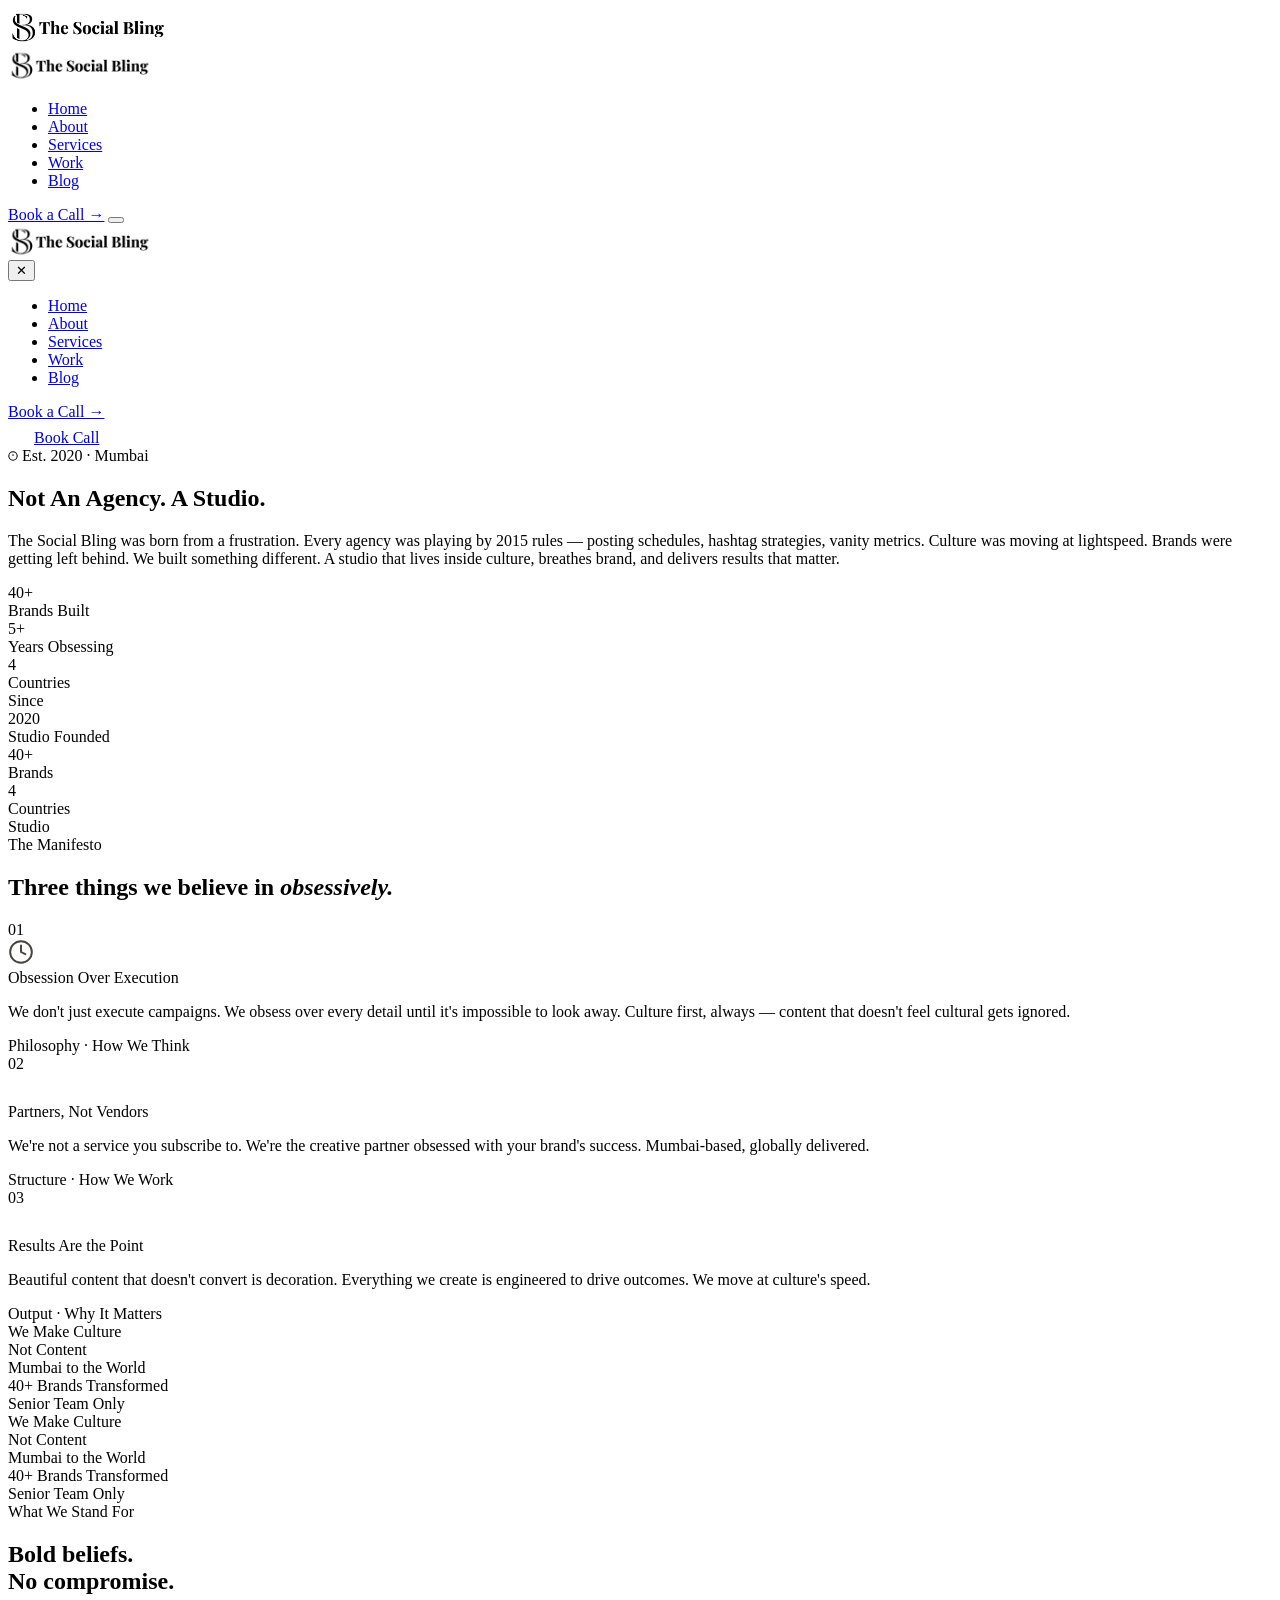
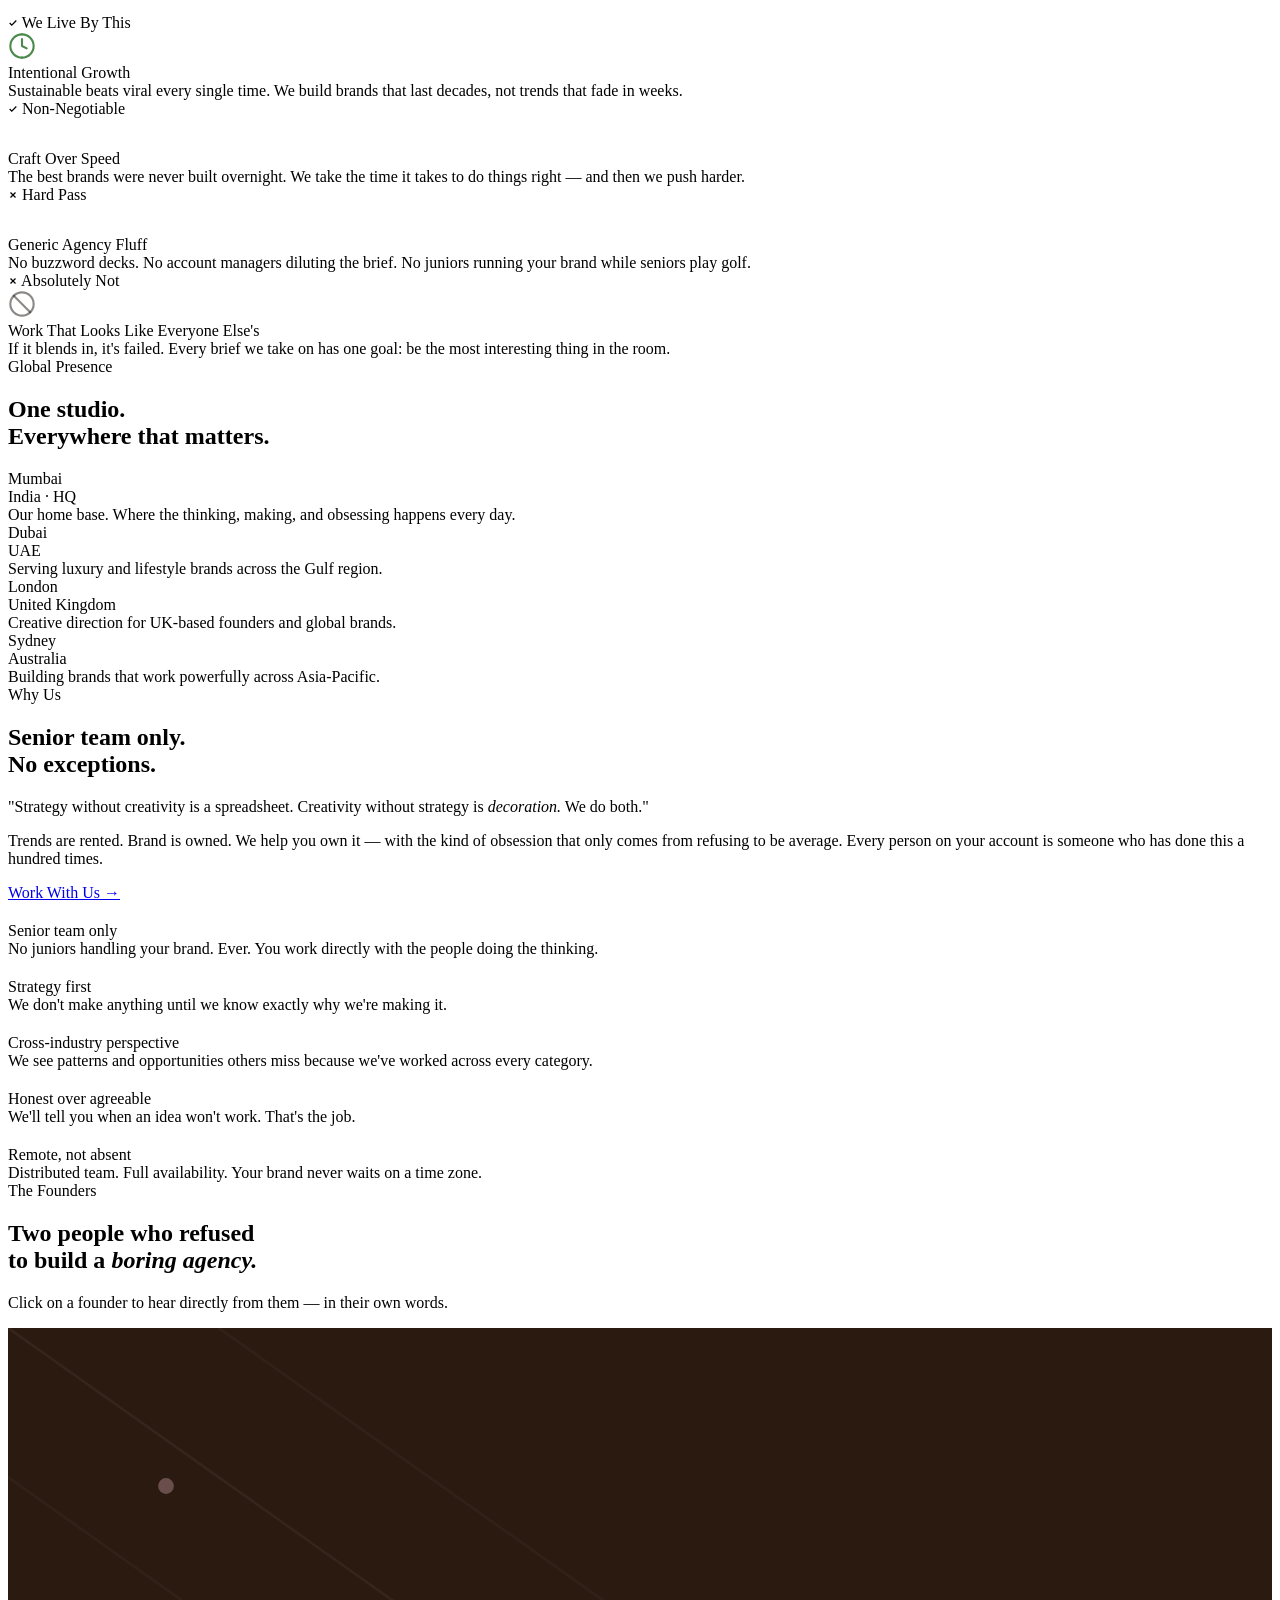
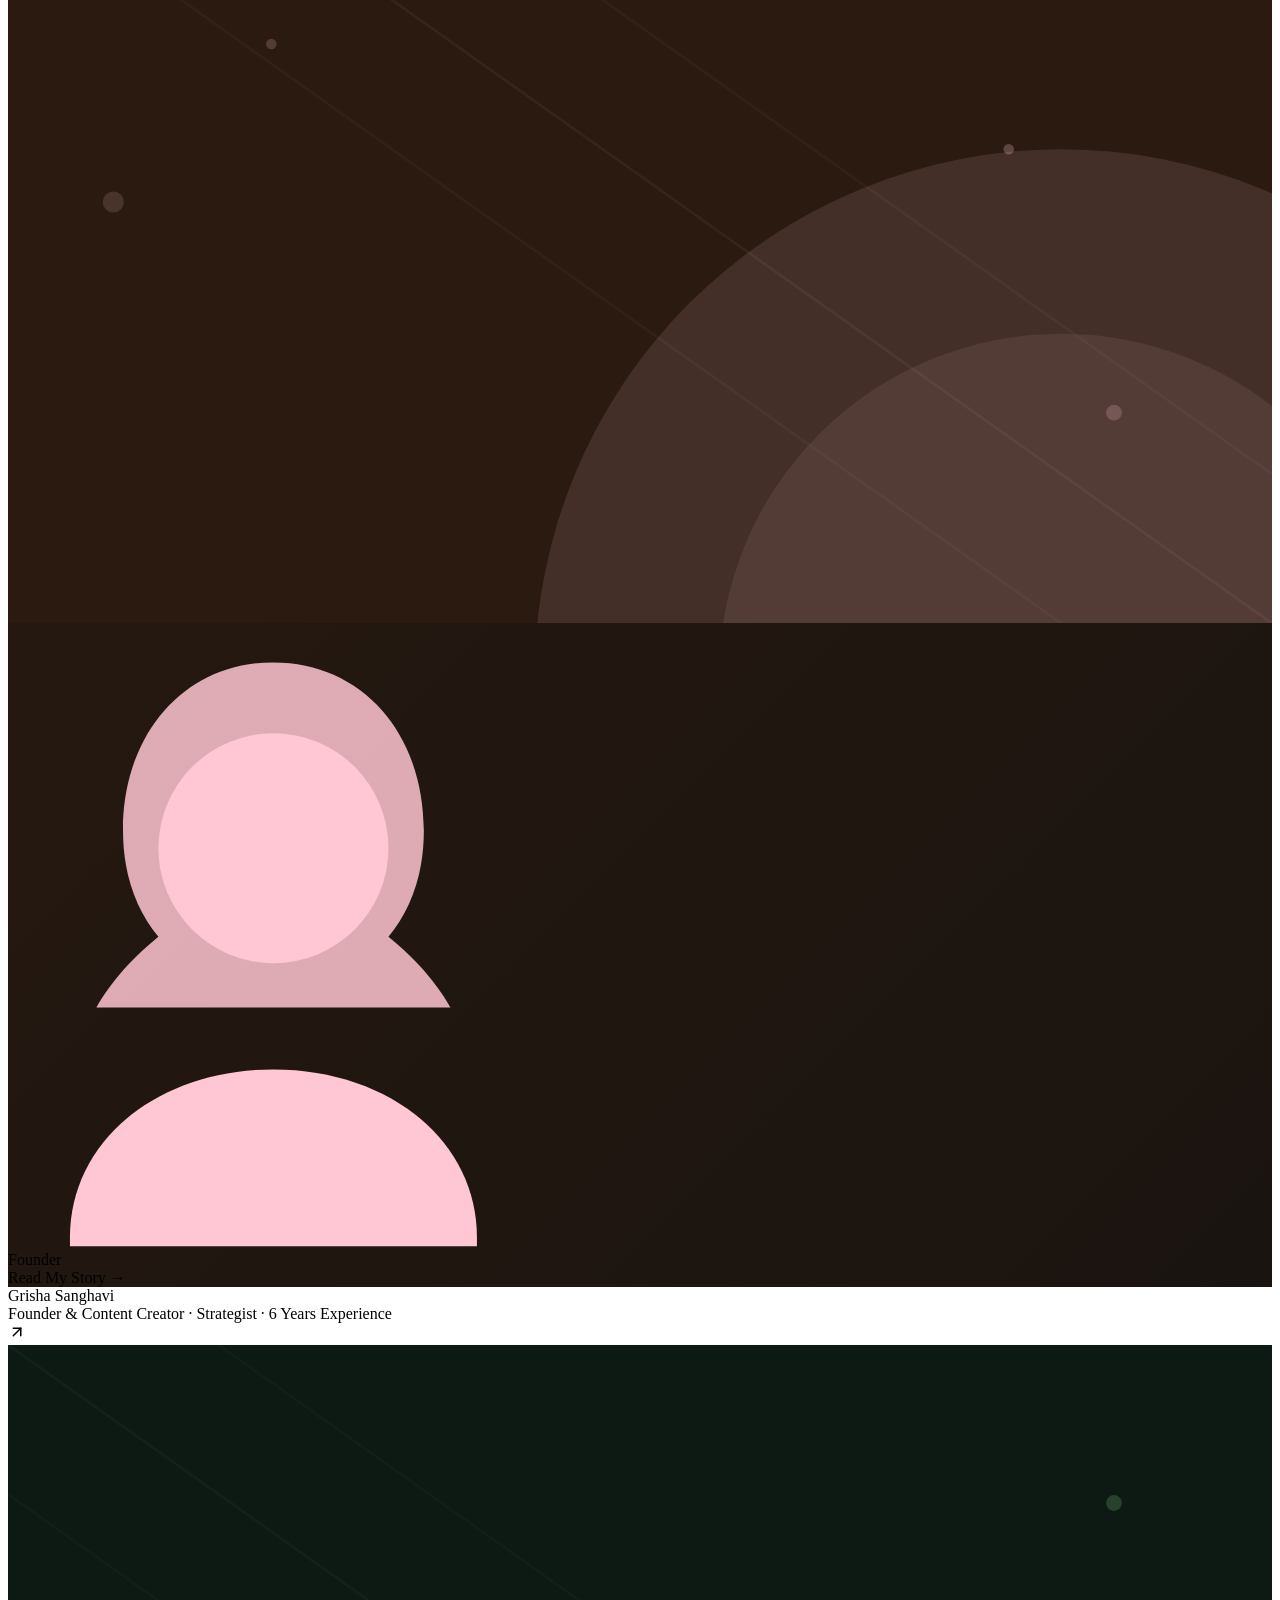
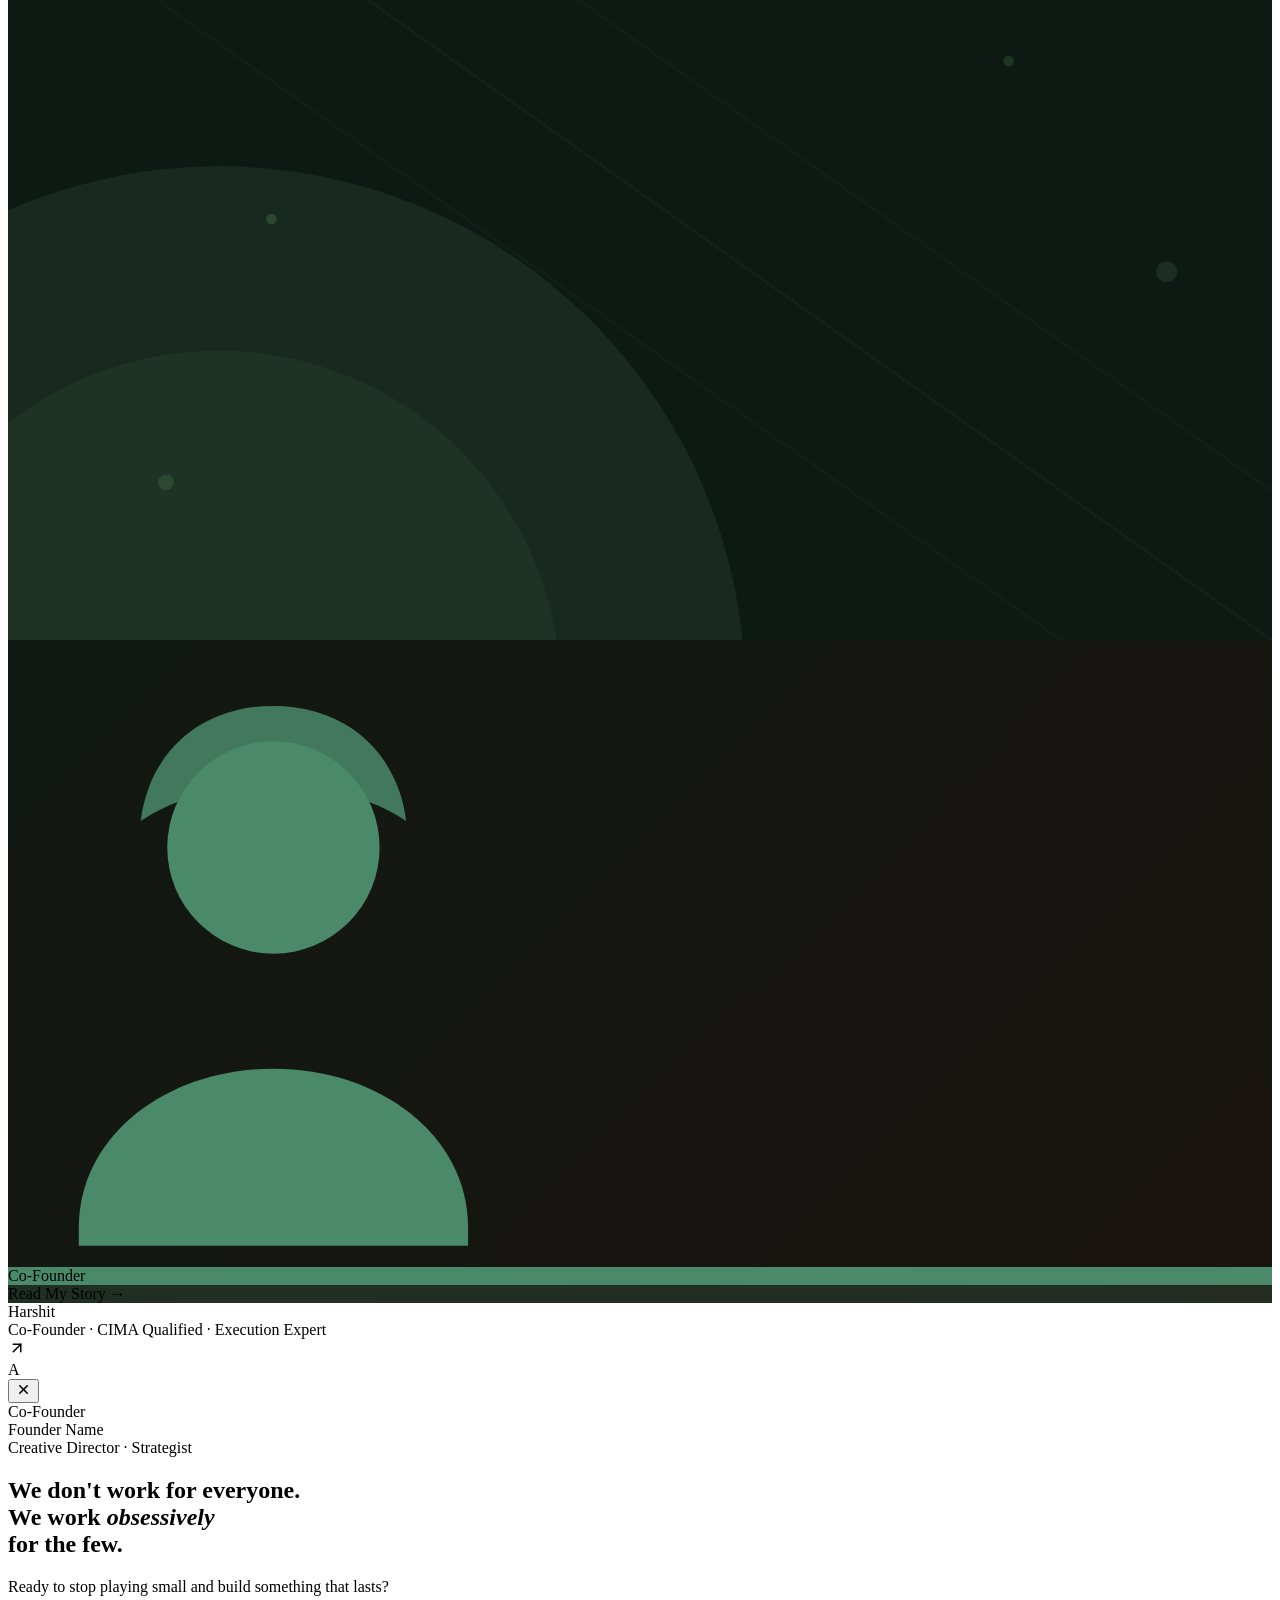
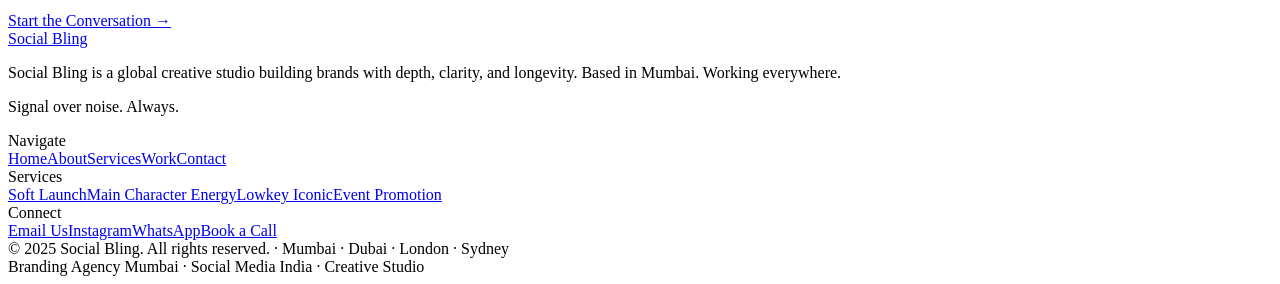
==== about.html @ e4bc9334 "Add files via upload" ====
<!DOCTYPE html>
<html lang="en">
<head>
<meta charset="UTF-8">
<meta name="viewport" content="width=device-width, initial-scale=1.0">
<title>About Social Bling | Global Creative Studio — Not An Agency, A Studio</title>
<meta name="description" content="Meet Social Bling — a creative studio obsessed with building brands that last. Our story, philosophy, and the team behind culture-defining work across 4 cities.">
<meta property="og:title" content="About Social Bling | Global Creative Studio — Not An Agency, A Studio">
<meta property="og:description" content="Meet Social Bling — a creative studio obsessed with building brands that last. Learn our story, philosophy, and the team behind culture-defining work in Mumbai, Dubai, London & Sydney.">
<meta property="og:type" content="website">
<meta property="og:url" content="https://www.socialbling.in/about.html">
<meta property="og:image" content="https://www.socialbling.in/og-image.jpg">
<meta property="og:site_name" content="Social Bling">
<meta name="twitter:card" content="summary_large_image">
<meta name="twitter:title" content="About Social Bling | Global Creative Studio — Not An Agency, A Studio">
<meta name="twitter:description" content="Meet Social Bling — a creative studio obsessed with building brands that last. Learn our story, philosophy, and the team behind culture-defining work in Mumbai, Dubai, London & Sydney.">
<meta name="twitter:image" content="https://www.socialbling.in/og-image.jpg">
<meta name="robots" content="index, follow">
<meta name="author" content="Social Bling">
<meta name="keywords" content="about social bling, creative studio team, brand building philosophy, Mumbai creative agency, global branding studio">
<link rel="canonical" href="https://www.socialbling.in/about.html">
<script type="application/ld+json">
{
  "@context": "https://schema.org",
  "@type": "AboutPage",
  "name": "About Social Bling",
  "url": "https://www.socialbling.in/about.html",
  "description": "Social Bling is a creative studio obsessed with building brands that last.",
  "isPartOf": {"@type": "WebSite", "name": "Social Bling", "url": "https://www.socialbling.in/"}
}
</script>
<link rel="stylesheet" href="css/about.css">
<link rel="preconnect" href="https://fonts.googleapis.com">
<link rel="preconnect" href="https://fonts.gstatic.com" crossorigin>
<link href="https://fonts.googleapis.com/css2?family=Sora:wght@300;400;500;600;700;800&family=DM+Serif+Display:ital@0;1&family=DM+Sans:ital,opsz,wght@0,9..40,300;0,9..40,400;0,9..40,500;0,9..40,600;1,9..40,300&display=swap" rel="stylesheet">

<script type="application/ld+json">
{"@context":"https://schema.org","@type":"BreadcrumbList","itemListElement":[{"@type":"ListItem","position":1,"name":"Home","item":"https://www.socialbling.in/"},{"@type":"ListItem","position":2,"name":"About","item":"https://www.socialbling.in/about.html"}]}
</script>
<link rel="icon" type="image/png" href="/assets/favicon/favicon-96x96.png" sizes="96x96">
<link rel="icon" type="image/svg+xml" href="/assets/favicon/favicon.svg">
<link rel="shortcut icon" href="/assets/favicon/favicon.ico">
<link rel="apple-touch-icon" sizes="180x180" href="/assets/favicon/apple-touch-icon.png">
<link rel="manifest" href="/assets/favicon/site.webmanifest">
</head>
<body>



<!-- LOADER -->
<div id="loader"><div class="ld-logo" style="display:flex;align-items:center;"><img src="[data-uri]" alt="The Social Bling" style="height:40px;width:auto;"></div><div class="ld-bar"><div class="ld-prog"></div></div></div>



<!-- LOADER -->
</div></div>

<!-- NAV -->
<nav id="nav">
  <a class="nl" href="index.html" style="display:flex;align-items:center;padding:0;background:none;border:none;"><img src="[data-uri]" alt="The Social Bling" style="height:36px;width:auto;display:block;"></a>
  <ul class="nav-links">
    <li><a href="index.html">Home</a></li>
    <li><a href="about.html">About</a></li>
    <li><a href="services.html">Services</a></li>
    <li><a href="work.html">Work</a></li>
    <li><a href="blog.html">Blog</a></li>
  </ul>
  <a class="nb" href="contact.html">Book a Call →</a>
  <button class="nav-hamburger" id="navHam" onclick="toggleMobNav()" aria-label="Menu">
    <span></span><span></span><span></span>
  </button>
</nav>

<!-- MOBILE NAV DRAWER -->
<div id="mob-nav-overlay" onclick="toggleMobNav()"></div>
<div id="mob-nav">
  <div class="mob-nav-header">
    <span class="nl" style="display:flex;align-items:center;padding:0;"><img src="[data-uri]" alt="The Social Bling" style="height:36px;width:auto;display:block;"></span>
    <button onclick="toggleMobNav()" class="mob-nav-close">✕</button>
  </div>
  <ul class="mob-nav-links">
    <li><a href="index.html" onclick="toggleMobNav()">Home</a></li>
    <li><a href="about.html" onclick="toggleMobNav()">About</a></li>
    <li><a href="services.html" onclick="toggleMobNav()">Services</a></li>
    <li><a href="work.html" onclick="toggleMobNav()">Work</a></li>
    <li><a href="blog.html" onclick="toggleMobNav()">Blog</a></li>
  </ul>
  <a class="bp" href="contact.html" onclick="toggleMobNav()" style="margin-top:auto">Book a Call →</a>
</div>

<!-- FLOATING -->
<div class="fab-wrap">
  <a class="fab fab-wa" href="https://wa.me/919371991200" title="WhatsApp"><svg width="22" height="22" viewBox="0 0 24 24" fill="none"><path d="M17.472 14.382c-.297-.149-1.758-.867-2.03-.967-.273-.099-.471-.148-.67.15-.197.297-.767.966-.94 1.164-.173.199-.347.223-.644.075-.297-.15-1.255-.463-2.39-1.475-.883-.788-1.48-1.761-1.653-2.059-.173-.297-.018-.458.13-.606.134-.133.298-.347.446-.52.149-.174.198-.298.298-.497.099-.198.05-.371-.025-.52-.075-.149-.669-1.612-.916-2.207-.242-.579-.487-.5-.669-.51-.173-.008-.371-.01-.57-.01-.198 0-.52.074-.792.372-.272.297-1.04 1.016-1.04 2.479 0 1.462 1.065 2.875 1.213 3.074.149.198 2.096 3.2 5.077 4.487.709.306 1.262.489 1.694.625.712.227 1.36.195 1.871.118.571-.085 1.758-.719 2.006-1.413.248-.694.248-1.289.173-1.413-.074-.124-.272-.198-.57-.347zM12 2C6.477 2 2 6.477 2 12c0 1.89.525 3.66 1.438 5.168L2 22l4.978-1.418A9.953 9.953 0 0012 22c5.523 0 10-4.477 10-10S17.523 2 12 2z" fill="white"/></svg></a>
  <a class="fab fab-bk" href="contact.html">Book Call</a>
</div>

<!-- ════════════════ ABOUT ════════════════ -->

<!-- ABOUT PAGE CONTENT -->
<div class="pg-content" id="pg-about">

<!-- 1. HERO -->
<section id="ab2-hero">
  <div class="ab2-noise"></div>
  <div class="ab2-blob-a"></div>
  <div class="ab2-blob-b"></div>

  <!-- Floating stickers -->

  <div class="ab2-hero-grid">
    <div class="ab2-hero-left">
      <div class="ab2-year-badge">
        <svg width="10" height="10" viewBox="0 0 24 24" fill="none" stroke="currentColor" stroke-width="2.5"><circle cx="12" cy="12" r="10"/><line x1="12" y1="8" x2="12" y2="12"/><line x1="12" y1="16" x2="12.01" y2="16"/></svg>
        Est. 2020 · Mumbai
      </div>

      <h1 class="ab2-h1 rv">
        <span class="plain">Not An</span>
        <span class="scribble">Agency.</span>
        <span class="outline">A Studio.</span>
      </h1>

      <div class="ab2-intro-row rv">
        <p class="ab2-intro-p">The Social Bling was born from a frustration. Every agency was playing by 2015 rules — posting schedules, hashtag strategies, vanity metrics. Culture was moving at lightspeed. Brands were getting left behind. We built something different. A studio that lives inside culture, breathes brand, and delivers results that matter.</p>
        <div class="ab2-stat-cluster">
          <div class="ab2-mini-stat">
            <div class="ab2-mini-n">40+</div>
            <div class="ab2-mini-l">Brands Built</div>
          </div>
          <div class="ab2-mini-stat">
            <div class="ab2-mini-n">5+</div>
            <div class="ab2-mini-l">Years Obsessing</div>
          </div>
          <div class="ab2-mini-stat">
            <div class="ab2-mini-n">4</div>
            <div class="ab2-mini-l">Countries</div>
          </div>
        </div>
      </div>
    </div>

    <div class="ab2-hero-right rv">
      <div class="ab2-hero-card-main">
        <div class="ab2-hero-card-lbl">Since</div>
        <div class="ab2-hero-card-num">2020</div>
        <div class="ab2-hero-card-bar"><div class="ab2-hero-card-fill"></div></div>
        <div class="ab2-hero-card-sub">Studio Founded</div>
      </div>
      <div class="ab2-hero-card-float ab2-hero-card-f1">
        <div class="ab2-hero-card-f-n">40+</div>
        <div class="ab2-hero-card-f-l">Brands</div>
      </div>
      <div class="ab2-hero-card-float ab2-hero-card-f2">
        <div class="ab2-hero-card-f-n">4</div>
        <div class="ab2-hero-card-f-l">Countries</div>
      </div>
      <div class="ab2-hero-ring"></div>
    </div>
  </div>
</section>

<!-- 2. MANIFESTO — Tilt cards on dark bg -->
<section id="ab2-mani">
  <div class="ab2-mani-bg-text">Studio</div>
  <div class="ab2-mani-head rv">
    <div class="ab2-mani-lbl">The Manifesto</div>
    <h2 class="ab2-mani-h">Three things we believe in <em>obsessively.</em></h2>
  </div>
  <div class="ab2-cards-wrap rv">
    <div class="ab2-card ab2-card-1">
      <div class="ab2-card-num">01</div>
      <div class="ab2-card-icon-wrap">
        <svg width="26" height="26" viewBox="0 0 24 24" fill="none" stroke="rgba(26,20,16,0.8)" stroke-width="1.8" stroke-linecap="round" stroke-linejoin="round"><path d="M12 2C6.48 2 2 6.48 2 12s4.48 10 10 10 10-4.48 10-10S17.52 2 12 2z"/><path d="M12 6v6l4 2"/></svg>
      </div>
      <div class="ab2-card-t">Obsession Over Execution</div>
      <p class="ab2-card-b">We don't just execute campaigns. We obsess over every detail until it's impossible to look away. Culture first, always — content that doesn't feel cultural gets ignored.</p>
      <div class="ab2-card-tag">Philosophy · How We Think</div>
    </div>
    <div class="ab2-card ab2-card-2">
      <div class="ab2-card-num">02</div>
      <div class="ab2-card-icon-wrap">
        <svg width="26" height="26" viewBox="0 0 24 24" fill="none" stroke="rgba(255,255,255,0.9)" stroke-width="1.8" stroke-linecap="round" stroke-linejoin="round"><path d="M17 21v-2a4 4 0 0 0-4-4H5a4 4 0 0 0-4 4v2"/><circle cx="9" cy="7" r="4"/><path d="M23 21v-2a4 4 0 0 0-3-3.87"/><path d="M16 3.13a4 4 0 0 1 0 7.75"/></svg>
      </div>
      <div class="ab2-card-t">Partners, Not Vendors</div>
      <p class="ab2-card-b">We're not a service you subscribe to. We're the creative partner obsessed with your brand's success. Mumbai-based, globally delivered.</p>
      <div class="ab2-card-tag">Structure · How We Work</div>
    </div>
    <div class="ab2-card ab2-card-3">
      <div class="ab2-card-num">03</div>
      <div class="ab2-card-icon-wrap">
        <svg width="26" height="26" viewBox="0 0 24 24" fill="none" stroke="rgba(255,255,255,0.9)" stroke-width="1.8" stroke-linecap="round" stroke-linejoin="round"><circle cx="12" cy="12" r="10"/><circle cx="12" cy="12" r="3"/></svg>
      </div>
      <div class="ab2-card-t">Results Are the Point</div>
      <p class="ab2-card-b">Beautiful content that doesn't convert is decoration. Everything we create is engineered to drive outcomes. We move at culture's speed.</p>
      <div class="ab2-card-tag">Output · Why It Matters</div>
    </div>
  </div>
</section>

<div class="ab2-marquee-strip">
  <div class="ab2-marquee-inner">
    <div class="ab2-mqi">We Make Culture<span class="ab2-mqi-sep"></span></div>
    <div class="ab2-mqi">Not Content<span class="ab2-mqi-sep"></span></div>
    <div class="ab2-mqi">Mumbai to the World<span class="ab2-mqi-sep"></span></div>
    <div class="ab2-mqi">40+ Brands Transformed<span class="ab2-mqi-sep"></span></div>
    <div class="ab2-mqi">Senior Team Only<span class="ab2-mqi-sep"></span></div>
    <div class="ab2-mqi">We Make Culture<span class="ab2-mqi-sep"></span></div>
    <div class="ab2-mqi">Not Content<span class="ab2-mqi-sep"></span></div>
    <div class="ab2-mqi">Mumbai to the World<span class="ab2-mqi-sep"></span></div>
    <div class="ab2-mqi">40+ Brands Transformed<span class="ab2-mqi-sep"></span></div>
    <div class="ab2-mqi">Senior Team Only<span class="ab2-mqi-sep"></span></div>
  </div>
</div>

<!-- 3. VALUES — Emoji grid -->
<section id="ab2-vals">
  <div class="slbl rv">What We Stand For</div>
  <h2 class="sh rv">Bold beliefs.<br>No compromise.</h2>
  <div class="ab2-vals-grid rv">
    <div class="ab2-val-cell">
      <span class="ab2-val-badge yes">
        <svg width="10" height="10" viewBox="0 0 24 24" fill="none" stroke="currentColor" stroke-width="3"><polyline points="20 6 9 17 4 12"/></svg>
        We Live By This
      </span>
      <div class="ab2-val-icon-wrap">
        <svg width="28" height="28" viewBox="0 0 24 24" fill="none" stroke="#4a8a4a" stroke-width="1.8" stroke-linecap="round" stroke-linejoin="round"><path d="M12 2a10 10 0 0 1 0 20"/><path d="M12 2a10 10 0 0 0 0 20"/><path d="M12 6v6l4 2"/></svg>
      </div>
      <div class="ab2-val-t">Intentional Growth</div>
      <div class="ab2-val-b">Sustainable beats viral every single time. We build brands that last decades, not trends that fade in weeks.</div>
    </div>
    <div class="ab2-val-cell">
      <span class="ab2-val-badge yes">
        <svg width="10" height="10" viewBox="0 0 24 24" fill="none" stroke="currentColor" stroke-width="3"><polyline points="20 6 9 17 4 12"/></svg>
        Non-Negotiable
      </span>
      <div class="ab2-val-icon-wrap">
        <svg width="28" height="28" viewBox="0 0 24 24" fill="none" stroke="var(--terra)" stroke-width="1.8" stroke-linecap="round" stroke-linejoin="round"><polygon points="12 2 15.09 8.26 22 9.27 17 14.14 18.18 21.02 12 17.77 5.82 21.02 7 14.14 2 9.27 8.91 8.26 12 2"/></svg>
      </div>
      <div class="ab2-val-t">Craft Over Speed</div>
      <div class="ab2-val-b">The best brands were never built overnight. We take the time it takes to do things right — and then we push harder.</div>
    </div>
    <div class="ab2-val-cell">
      <span class="ab2-val-badge no">
        <svg width="10" height="10" viewBox="0 0 24 24" fill="none" stroke="currentColor" stroke-width="3"><line x1="18" y1="6" x2="6" y2="18"/><line x1="6" y1="6" x2="18" y2="18"/></svg>
        Hard Pass
      </span>
      <div class="ab2-val-icon-wrap">
        <svg width="28" height="28" viewBox="0 0 24 24" fill="none" stroke="var(--terra)" stroke-width="1.8" stroke-linecap="round" stroke-linejoin="round"><path d="M17 21v-2a4 4 0 0 0-4-4H5a4 4 0 0 0-4 4v2"/><circle cx="9" cy="7" r="4"/><line x1="23" y1="11" x2="17" y2="11"/></svg>
      </div>
      <div class="ab2-val-t">Generic Agency Fluff</div>
      <div class="ab2-val-b">No buzzword decks. No account managers diluting the brief. No juniors running your brand while seniors play golf.</div>
    </div>
    <div class="ab2-val-cell">
      <span class="ab2-val-badge no">
        <svg width="10" height="10" viewBox="0 0 24 24" fill="none" stroke="currentColor" stroke-width="3"><line x1="18" y1="6" x2="6" y2="18"/><line x1="6" y1="6" x2="18" y2="18"/></svg>
        Absolutely Not
      </span>
      <div class="ab2-val-icon-wrap">
        <svg width="28" height="28" viewBox="0 0 24 24" fill="none" stroke="rgba(26,20,16,0.5)" stroke-width="1.8" stroke-linecap="round" stroke-linejoin="round"><circle cx="12" cy="12" r="10"/><line x1="4.93" y1="4.93" x2="19.07" y2="19.07"/></svg>
      </div>
      <div class="ab2-val-t">Work That Looks Like Everyone Else's</div>
      <div class="ab2-val-b">If it blends in, it's failed. Every brief we take on has one goal: be the most interesting thing in the room.</div>
    </div>
  </div>
</section>

<!-- 4. GLOBAL -->
<section id="ab2-global">
  <div class="slbl rv">Global Presence</div>
  <h2 class="sh rv">One studio.<br>Everywhere that matters.</h2>
  <div class="ab2-globe-wrap rv">
    <div class="ab2-city">
      <div class="ab2-city-ping"></div>
      <div class="ab2-city-n">Mumbai</div>
      <div class="ab2-city-tag">India · HQ</div>
      <div class="ab2-city-d">Our home base. Where the thinking, making, and obsessing happens every day.</div>
    </div>
    <div class="ab2-city">
      <div class="ab2-city-ping"></div>
      <div class="ab2-city-n">Dubai</div>
      <div class="ab2-city-tag">UAE</div>
      <div class="ab2-city-d">Serving luxury and lifestyle brands across the Gulf region.</div>
    </div>
    <div class="ab2-city">
      <div class="ab2-city-ping"></div>
      <div class="ab2-city-n">London</div>
      <div class="ab2-city-tag">United Kingdom</div>
      <div class="ab2-city-d">Creative direction for UK-based founders and global brands.</div>
    </div>
    <div class="ab2-city">
      <div class="ab2-city-ping"></div>
      <div class="ab2-city-n">Sydney</div>
      <div class="ab2-city-tag">Australia</div>
      <div class="ab2-city-d">Building brands that work powerfully across Asia-Pacific.</div>
    </div>
  </div>
</section>

<!-- 5. WHY US -->
<section id="ab2-why">
  <div class="slbl rv">Why Us</div>
  <h2 class="sh rv">Senior team only.<br>No exceptions.</h2>
  <div class="ab2-why-split rv">
    <div>
      <div class="ab2-why-quote">"Strategy without creativity is a spreadsheet. Creativity without strategy is <em>decoration.</em> We do both."</div>
      <p class="ab2-why-body">Trends are rented. Brand is owned. We help you own it — with the kind of obsession that only comes from refusing to be average. Every person on your account is someone who has done this a hundred times.</p>
      <a class="bp" href="contact.html">Work With Us →</a>
    </div>
    <div class="ab2-pills-list">
      <div class="ab2-pill-item">
        <div class="ab2-pill-ic"><svg width="16" height="16" viewBox="0 0 24 24" fill="none" stroke="var(--terra)" stroke-width="2" stroke-linecap="round"><path d="M20 21v-2a4 4 0 0 0-4-4H8a4 4 0 0 0-4 4v2"/><circle cx="12" cy="7" r="4"/></svg></div>
        <div><div class="ab2-pill-t">Senior team only</div><div class="ab2-pill-b">No juniors handling your brand. Ever. You work directly with the people doing the thinking.</div></div>
      </div>
      <div class="ab2-pill-item">
        <div class="ab2-pill-ic"><svg width="16" height="16" viewBox="0 0 24 24" fill="none" stroke="var(--terra)" stroke-width="2" stroke-linecap="round"><path d="M9 11l3 3L22 4"/><path d="M21 12v7a2 2 0 0 1-2 2H5a2 2 0 0 1-2-2V5a2 2 0 0 1 2-2h11"/></svg></div>
        <div><div class="ab2-pill-t">Strategy first</div><div class="ab2-pill-b">We don't make anything until we know exactly why we're making it.</div></div>
      </div>
      <div class="ab2-pill-item">
        <div class="ab2-pill-ic"><svg width="16" height="16" viewBox="0 0 24 24" fill="none" stroke="var(--terra)" stroke-width="2" stroke-linecap="round"><circle cx="12" cy="12" r="10"/><line x1="2" y1="12" x2="22" y2="12"/><path d="M12 2a15.3 15.3 0 0 1 4 10 15.3 15.3 0 0 1-4 10 15.3 15.3 0 0 1-4-10 15.3 15.3 0 0 1 4-10z"/></svg></div>
        <div><div class="ab2-pill-t">Cross-industry perspective</div><div class="ab2-pill-b">We see patterns and opportunities others miss because we've worked across every category.</div></div>
      </div>
      <div class="ab2-pill-item">
        <div class="ab2-pill-ic"><svg width="16" height="16" viewBox="0 0 24 24" fill="none" stroke="var(--terra)" stroke-width="2" stroke-linecap="round"><path d="M21 15a2 2 0 0 1-2 2H7l-4 4V5a2 2 0 0 1 2-2h14a2 2 0 0 1 2 2z"/></svg></div>
        <div><div class="ab2-pill-t">Honest over agreeable</div><div class="ab2-pill-b">We'll tell you when an idea won't work. That's the job.</div></div>
      </div>
      <div class="ab2-pill-item">
        <div class="ab2-pill-ic"><svg width="16" height="16" viewBox="0 0 24 24" fill="none" stroke="var(--terra)" stroke-width="2" stroke-linecap="round"><rect x="2" y="3" width="20" height="14" rx="2"/><line x1="8" y1="21" x2="16" y2="21"/><line x1="12" y1="17" x2="12" y2="21"/></svg></div>
        <div><div class="ab2-pill-t">Remote, not absent</div><div class="ab2-pill-b">Distributed team. Full availability. Your brand never waits on a time zone.</div></div>
      </div>
    </div>
  </div>
</section>

<!-- 6. FOUNDERS SECTION -->
<section id="ab2-founders">
  <div class="ab2-founders-bg"></div>
  <div class="ab2-founders-hd rv">
    <div class="ab2-founders-lbl">The Founders</div>
    <h2 class="ab2-founders-h">Two people who refused<br>to build a <em>boring agency.</em></h2>
    <p class="ab2-founders-sub">Click on a founder to hear directly from them — in their own words.</p>
  </div>

  <div class="ab2-founders-grid rv">

    <!-- FOUNDER 1: GRISHA -->
    <div class="ab2-founder-card" onclick="openFounder(0)">
      <div class="ab2-fc-photo-wrap" style="background:linear-gradient(135deg,#2a1a10,#1a1410)">
        <div class="ab2-fc-photo-bg">
          <svg viewBox="0 0 480 340" fill="none" xmlns="http://www.w3.org/2000/svg" preserveAspectRatio="xMidYMid slice">
            <rect width="480" height="340" fill="#2a1a10"/>
            <circle cx="400" cy="360" r="200" fill="rgba(255,198,211,0.12)"/>
            <circle cx="400" cy="360" r="130" fill="rgba(255,198,211,0.08)"/>
            <line x1="0" y1="0" x2="480" y2="340" stroke="rgba(255,198,211,0.06)" stroke-width="1"/>
            <line x1="80" y1="0" x2="560" y2="340" stroke="rgba(255,198,211,0.04)" stroke-width="1"/>
            <line x1="-80" y1="0" x2="400" y2="340" stroke="rgba(255,198,211,0.04)" stroke-width="1"/>
            <circle cx="60" cy="60" r="3" fill="rgba(255,198,211,0.3)"/>
            <circle cx="100" cy="120" r="2" fill="rgba(255,198,211,0.2)"/>
            <circle cx="40" cy="180" r="4" fill="rgba(255,198,211,0.15)"/>
            <circle cx="420" cy="260" r="3" fill="rgba(255,198,211,0.2)"/>
            <circle cx="380" cy="160" r="2" fill="rgba(255,198,211,0.25)"/>
          </svg>
        </div>
        <div class="ab2-fc-avatar">
          <svg class="ab2-fc-initial" viewBox="0 0 120 140" xmlns="http://www.w3.org/2000/svg" style="width:42%;height:auto;color:#FFC6D3">
            <path d="M60 8C40 8 26 24 26 46c0 10 3 18 8 24-10 8-14 16-14 16h80s-4-8-14-16c5-6 8-14 8-24C94 24 80 8 60 8z" fill="currentColor" opacity="0.85"/>
            <circle cx="60" cy="50" r="26" fill="currentColor"/>
            <path d="M60 100c-26 0-46 16-46 38v2h92v-2c0-22-20-38-46-38z" fill="currentColor"/>
          </svg>
        </div>
        <div class="ab2-fc-role-chip">Founder</div>
        <div class="ab2-fc-corner"></div>
        <div class="ab2-fc-overlay">
          <div class="ab2-fc-click-hint">Read My Story →</div>
        </div>
      </div>
      <div class="ab2-fc-info">
        <div>
          <div class="ab2-fc-name">Grisha Sanghavi</div>
          <div class="ab2-fc-sub">Founder & Content Creator · Strategist · 6 Years Experience</div>
        </div>
        <div class="ab2-fc-arrow"><svg width="18" height="18" viewBox="0 0 24 24" fill="none" stroke="currentColor" stroke-width="2" stroke-linecap="round"><line x1="7" y1="17" x2="17" y2="7"/><polyline points="7 7 17 7 17 17"/></svg></div>
      </div>
    </div>

    <!-- FOUNDER 2: HARSHIT -->
    <div class="ab2-founder-card" onclick="openFounder(1)">
      <div class="ab2-fc-photo-wrap" style="background:linear-gradient(135deg,#0d1a14,#1a1410)">
        <div class="ab2-fc-photo-bg">
          <svg viewBox="0 0 480 340" fill="none" xmlns="http://www.w3.org/2000/svg" preserveAspectRatio="xMidYMid slice">
            <rect width="480" height="340" fill="#0d1a14"/>
            <circle cx="80" cy="360" r="200" fill="rgba(107,158,107,0.12)"/>
            <circle cx="80" cy="360" r="130" fill="rgba(107,158,107,0.08)"/>
            <line x1="0" y1="0" x2="480" y2="340" stroke="rgba(107,158,107,0.06)" stroke-width="1"/>
            <line x1="80" y1="0" x2="560" y2="340" stroke="rgba(107,158,107,0.04)" stroke-width="1"/>
            <line x1="-80" y1="0" x2="400" y2="340" stroke="rgba(107,158,107,0.04)" stroke-width="1"/>
            <circle cx="420" cy="60" r="3" fill="rgba(107,158,107,0.3)"/>
            <circle cx="380" cy="120" r="2" fill="rgba(107,158,107,0.2)"/>
            <circle cx="440" cy="200" r="4" fill="rgba(107,158,107,0.15)"/>
            <circle cx="60" cy="280" r="3" fill="rgba(107,158,107,0.2)"/>
            <circle cx="100" cy="180" r="2" fill="rgba(107,158,107,0.25)"/>
          </svg>
        </div>
        <div class="ab2-fc-avatar">
          <svg class="ab2-fc-initial" viewBox="0 0 120 140" xmlns="http://www.w3.org/2000/svg" style="width:42%;height:auto;color:#4a8a6a">
            <path d="M60 14c-16 0-28 10-30 26 6-4 12-6 18-6 4 6 8 8 12 8s8-2 12-8c6 0 12 2 18 6-2-16-14-26-30-26z" fill="currentColor" opacity="0.85"/>
            <circle cx="60" cy="46" r="24" fill="currentColor"/>
            <path d="M60 96c-24 0-44 15-44 36v4h88v-4c0-21-20-36-44-36z" fill="currentColor"/>
          </svg>
        </div>
        <div class="ab2-fc-role-chip" style="background:#4a8a6a">Co-Founder</div>
        <div class="ab2-fc-corner" style="border-color:rgba(107,158,107,0.3)"></div>
        <div class="ab2-fc-overlay" style="background:rgba(74,138,106,.2)">
          <div class="ab2-fc-click-hint">Read My Story →</div>
        </div>
      </div>
      <div class="ab2-fc-info">
        <div>
          <div class="ab2-fc-name">Harshit</div>
          <div class="ab2-fc-sub">Co-Founder · CIMA Qualified · Execution Expert</div>
        </div>
        <div class="ab2-fc-arrow"><svg width="18" height="18" viewBox="0 0 24 24" fill="none" stroke="currentColor" stroke-width="2" stroke-linecap="round"><line x1="7" y1="17" x2="17" y2="7"/><polyline points="7 7 17 7 17 17"/></svg></div>
      </div>
    </div>

  </div>
</section>

<!-- FOUNDER POPUP MODAL -->
<div id="ab2-founder-modal">
  <div class="ab2-modal-backdrop" onclick="closeFounder()"></div>
  <div class="ab2-modal-box">
    <div class="ab2-modal-photo">
      <div class="ab2-modal-photo-bg" id="modalPhotoBg"></div>
      <img class="ab2-modal-photo-img" id="modalPhotoImg" src="" alt="" style="display:none;position:absolute;inset:0;width:100%;height:100%;object-fit:cover;object-position:center 18%;z-index:1;">
      <div class="ab2-modal-initial" id="modalInitial">A</div>
      <button class="ab2-modal-close" onclick="closeFounder()" aria-label="Close">
        <svg width="15" height="15" viewBox="0 0 24 24" fill="none" stroke="currentColor" stroke-width="2.5" stroke-linecap="round">
          <line x1="18" y1="6" x2="6" y2="18"/><line x1="6" y1="6" x2="18" y2="18"/>
        </svg>
      </button>
      <div class="ab2-modal-role-badge" id="modalRole">Co-Founder</div>
    </div>
    <div class="ab2-modal-body">
      <div class="ab2-modal-name" id="modalName">Founder Name</div>
      <div class="ab2-modal-post" id="modalPost">Creative Director · Strategist</div>
      <div class="ab2-modal-bio-scroll">
        <div class="ab2-modal-message" id="modalMessage"></div>
      </div>
      <div class="ab2-modal-divider"></div>
      <div class="ab2-modal-founder-quote" id="modalQuote"></div>
      <div class="ab2-modal-tags" id="modalTags"></div>
    </div>
  </div>
</div>

<!-- 7. FINAL CTA -->
<section id="ab2-fcta">
  <h2 class="fcta-h rv">We don't work for everyone.<br>We work <em style="font-style:italic;color:var(--terra)">obsessively</em><br>for the few.</h2>
  <p class="fcta-sub rv">Ready to stop playing small and build something that lasts?</p>
  <div class="fcta-btns rv"><a class="bp" href="contact.html">Start the Conversation →</a></div>
</section>

</div><!-- END ABOUT -->

<!-- ════════ FOOTER ════════ -->
<footer>
  <div class="ft-top">
    <div>
      <a class="ft-brand" href="index.html">Social Bling</a>
      <p class="ft-desc">Social Bling is a global creative studio building brands with depth, clarity, and longevity. Based in Mumbai. Working everywhere.</p>
      <p class="ft-tl">Signal over noise. Always.</p>
    </div>
    <div><div class="ft-ch">Navigate</div><div class="ft-links"><a href="index.html">Home</a><a href="about.html">About</a><a href="services.html">Services</a><a href="work.html">Work</a><a href="contact.html">Contact</a></div></div>
    <div><div class="ft-ch">Services</div><div class="ft-links"><a href="services.html">Soft Launch</a><a href="services.html">Main Character Energy</a><a href="services.html">Lowkey Iconic</a><a href="services.html">Event Promotion</a></div></div>
    <div><div class="ft-ch">Connect</div><div class="ft-links"><a href="mailto:thesocialbling7@gmail.com">Email Us</a><a href="https://instagram.com" target="_blank">Instagram</a><a href="https://wa.me/919371991200" target="_blank">WhatsApp</a><a href="contact.html">Book a Call</a></div></div>
  </div>
  <div class="ft-bot">
    <div class="ft-copy">© 2025 Social Bling. All rights reserved. · Mumbai · Dubai · London · Sydney</div>
    <div class="ft-kw">Branding Agency Mumbai · Social Media India · Creative Studio</div>
  </div>
</footer>

<script src="js/about.js" defer></script>
</body>
</html>
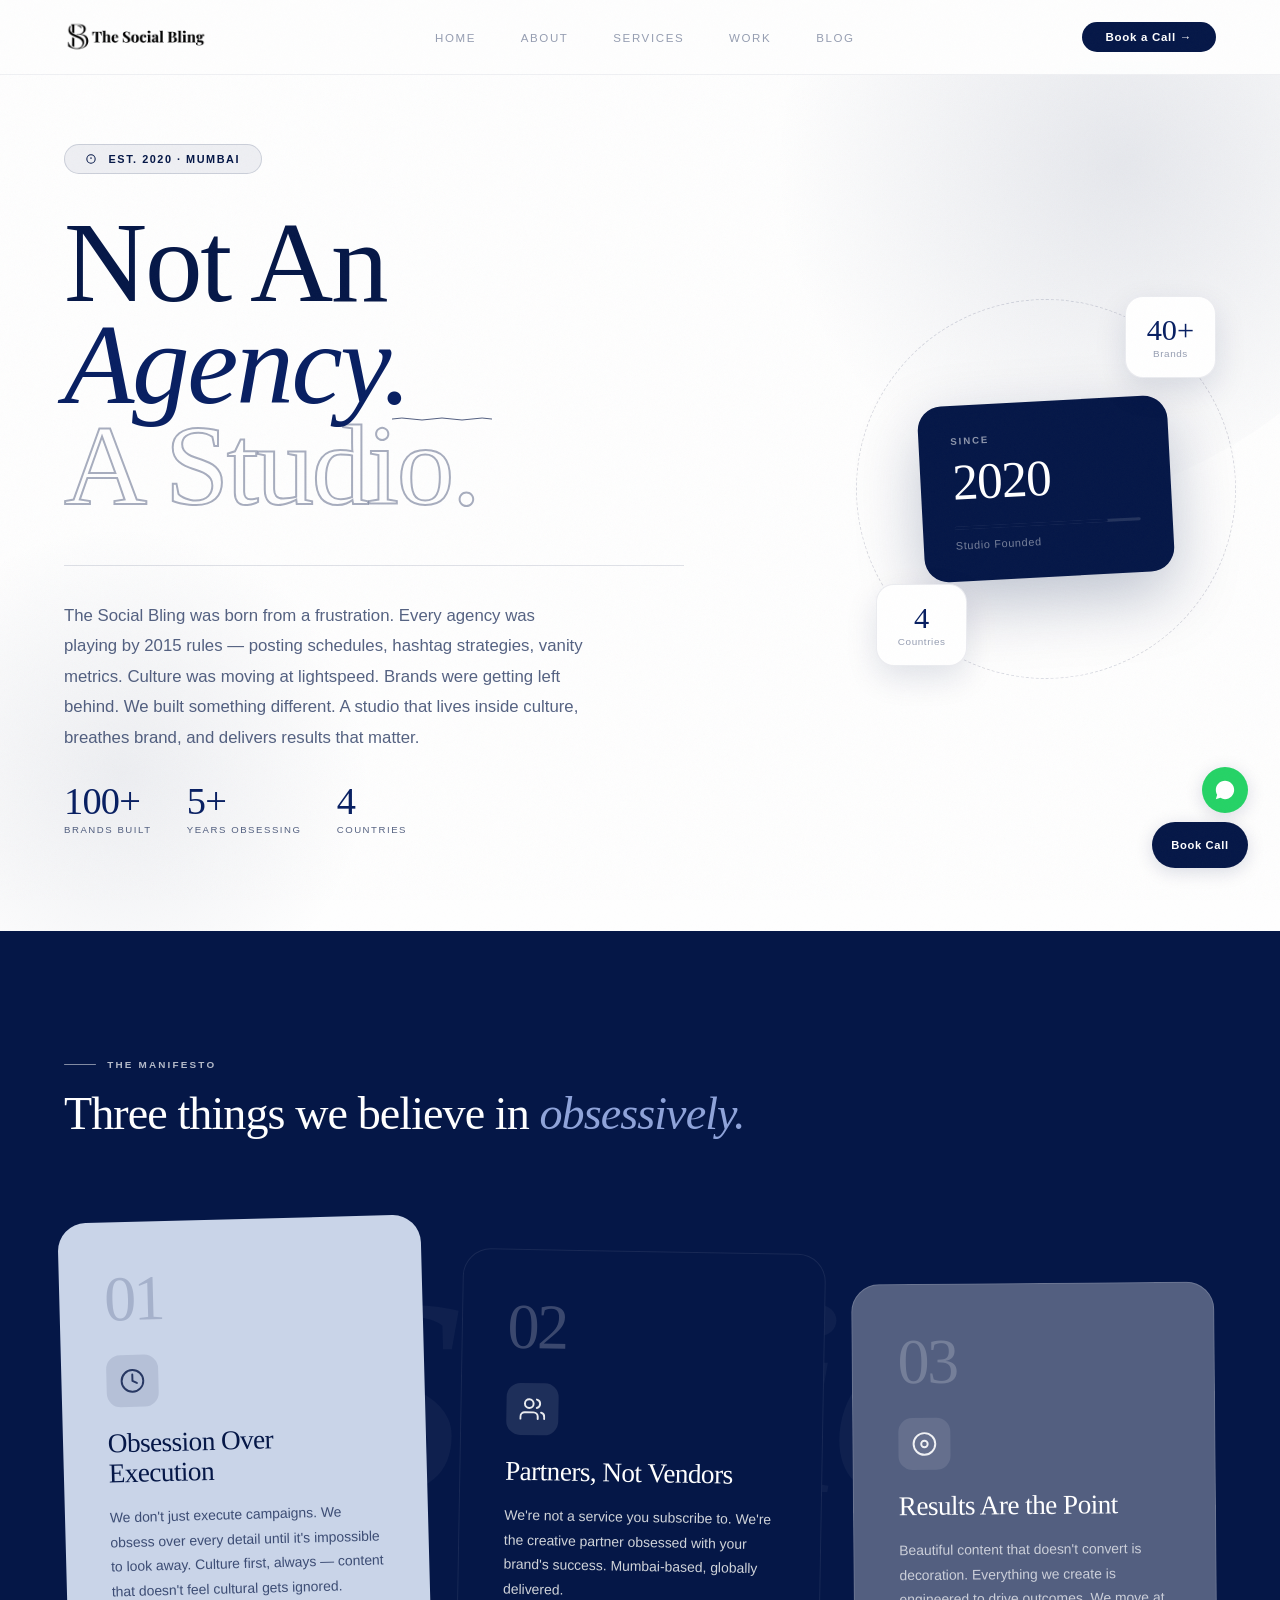
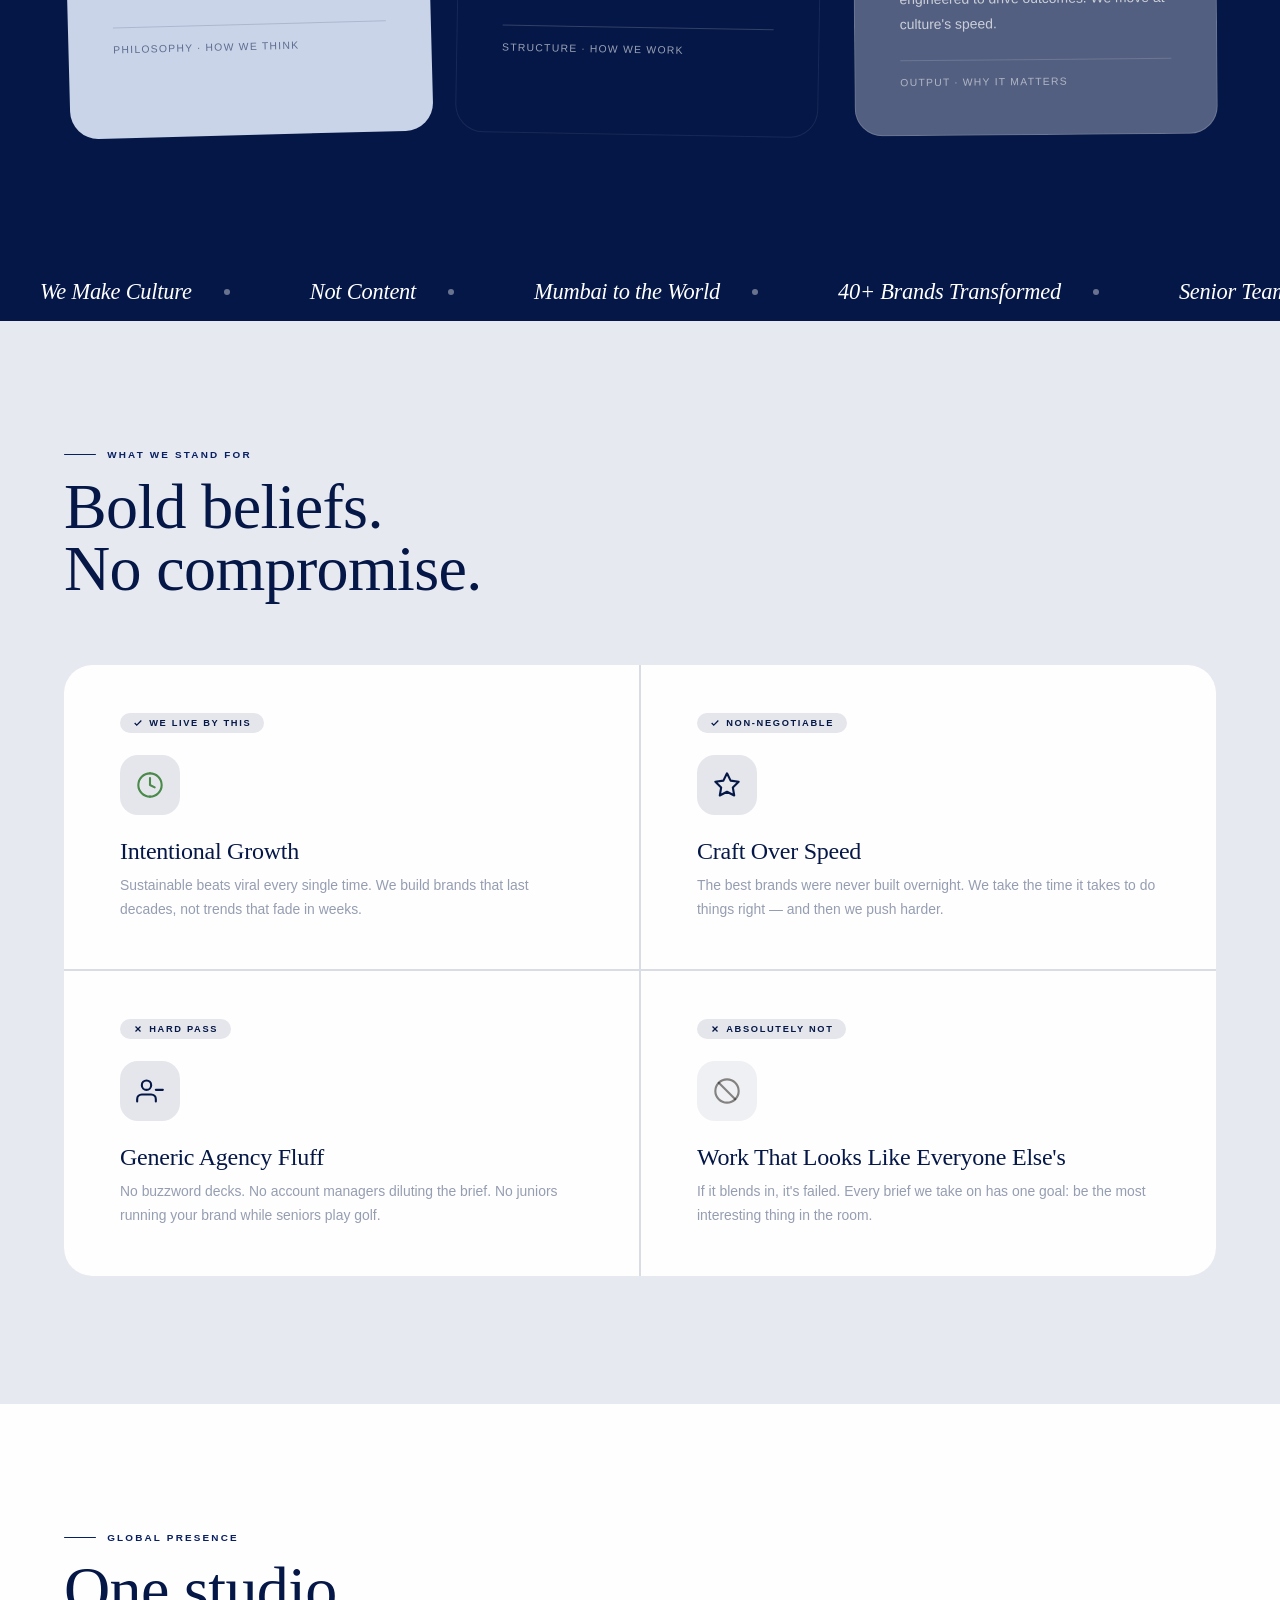
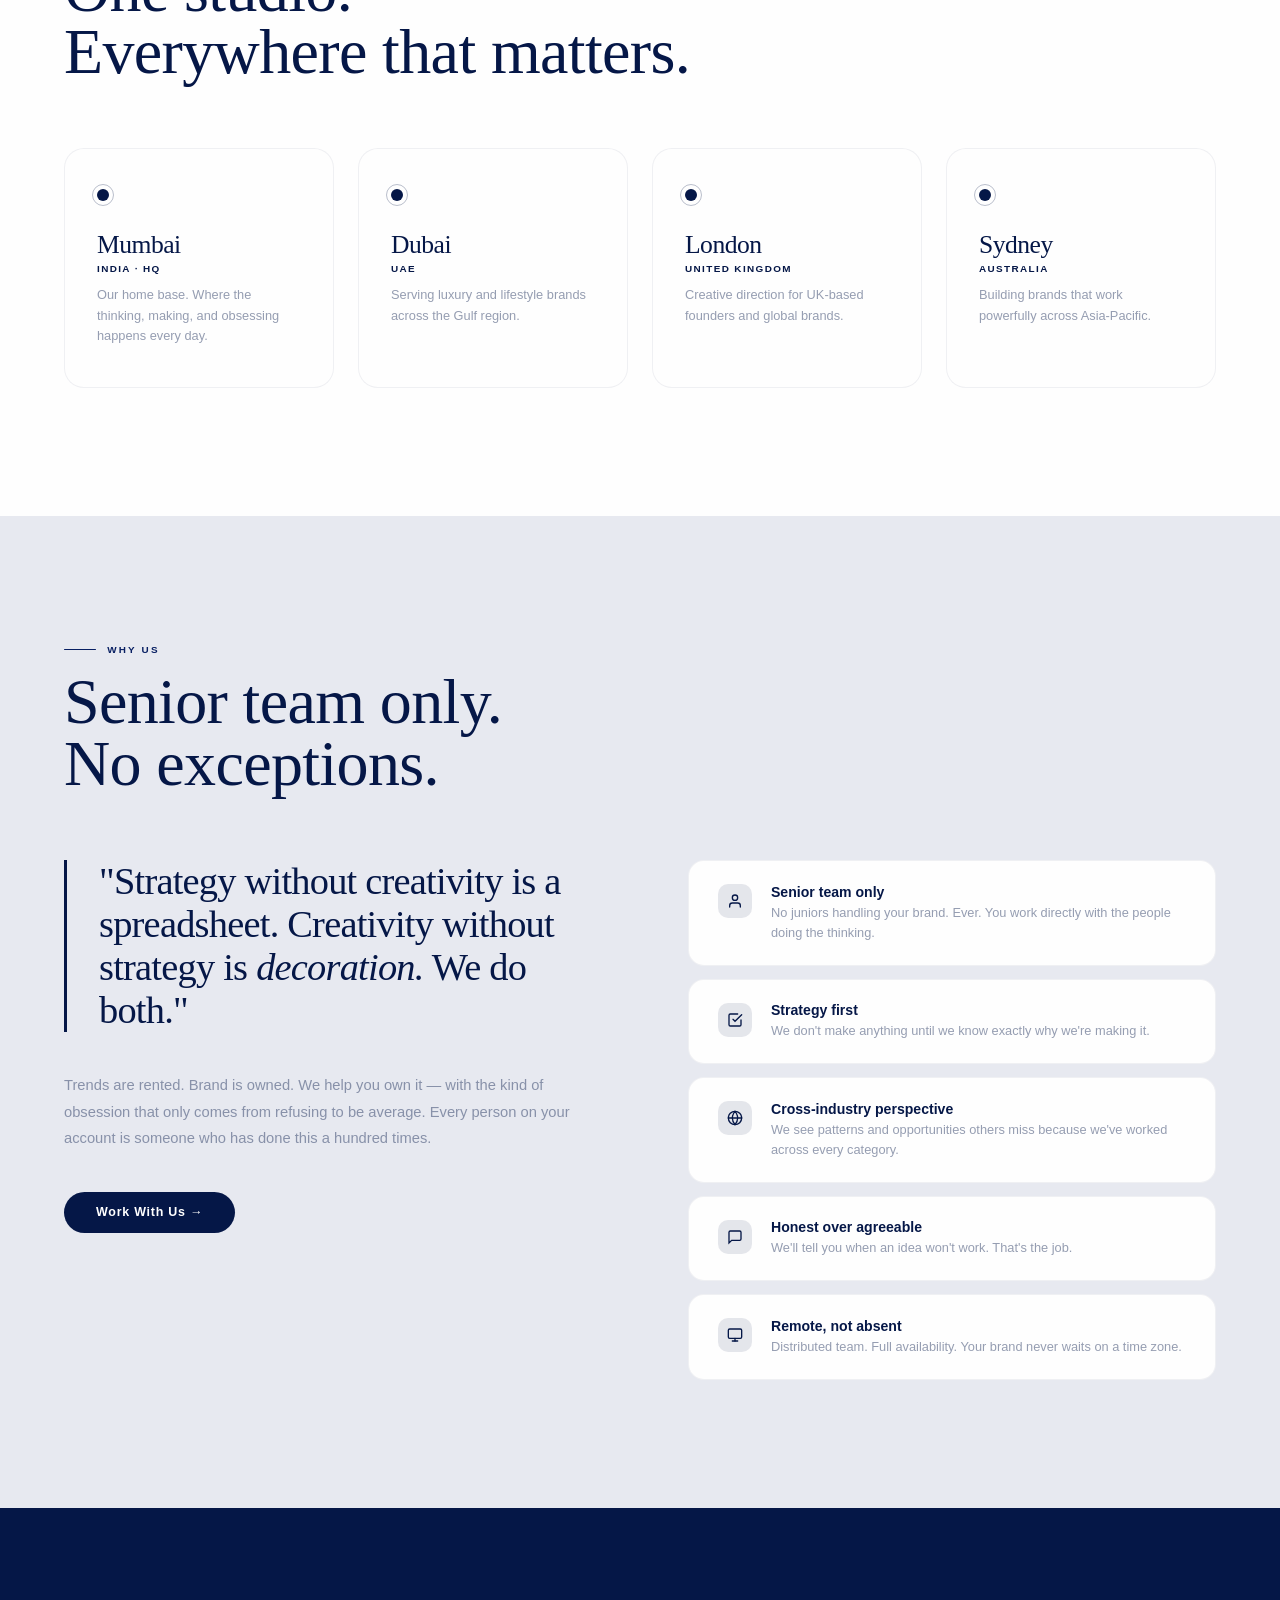
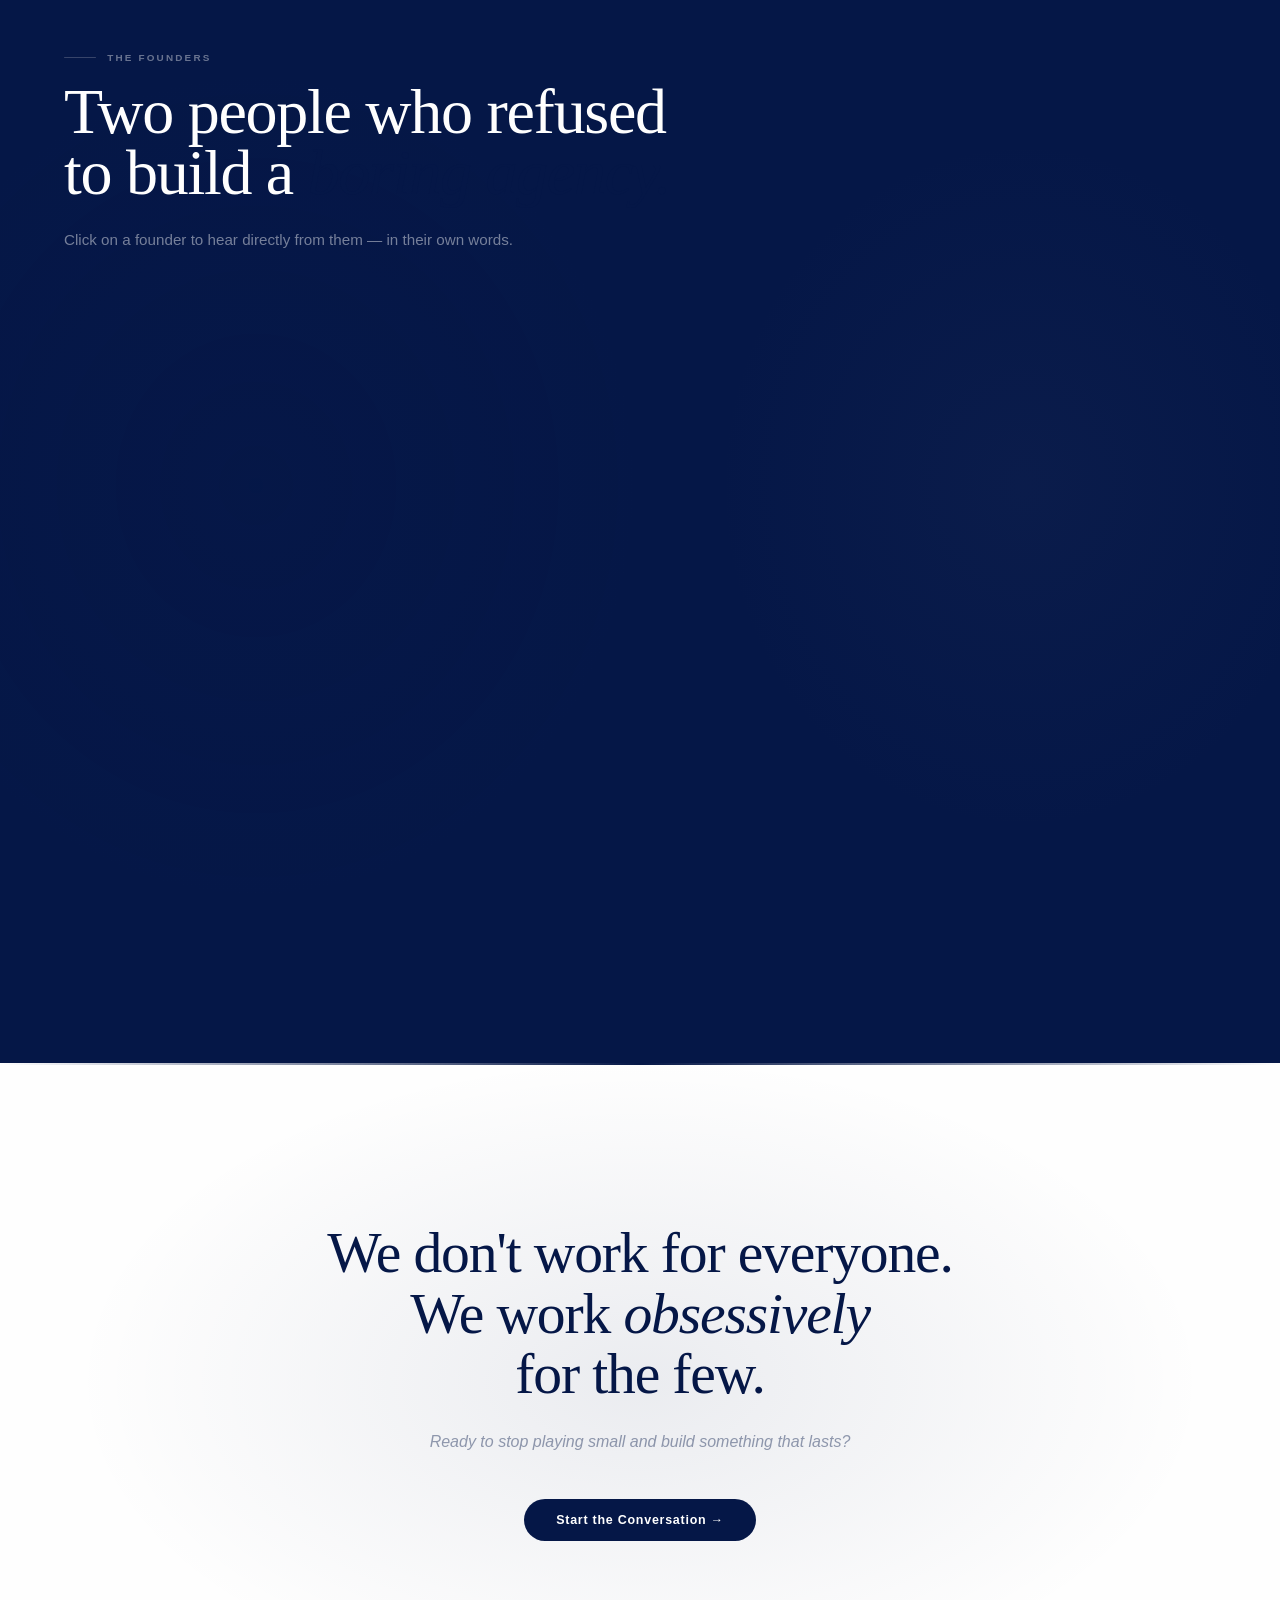
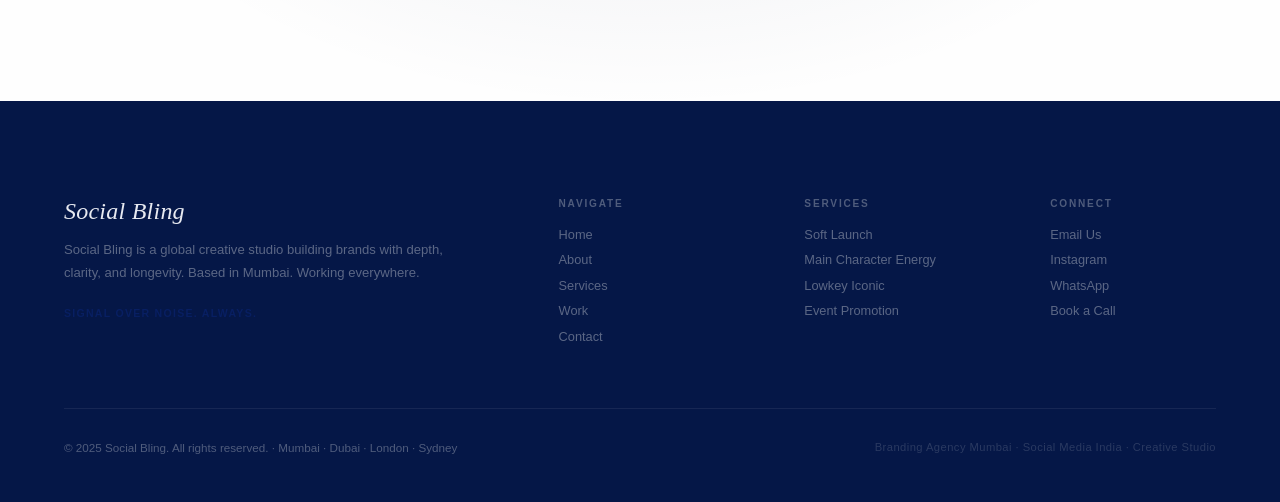
==== commit 05580180: "Update about.html" ====
--- a/about.html
+++ b/about.html
@@ -124,7 +124,7 @@
         <p class="ab2-intro-p">The Social Bling was born from a frustration. Every agency was playing by 2015 rules — posting schedules, hashtag strategies, vanity metrics. Culture was moving at lightspeed. Brands were getting left behind. We built something different. A studio that lives inside culture, breathes brand, and delivers results that matter.</p>
         <div class="ab2-stat-cluster">
           <div class="ab2-mini-stat">
-            <div class="ab2-mini-n">40+</div>
+            <div class="ab2-mini-n">100+</div>
             <div class="ab2-mini-l">Brands Built</div>
           </div>
           <div class="ab2-mini-stat">
@@ -482,4 +482,4 @@
 
 <script src="js/about.js" defer></script>
 </body>
-</html>+</html>
--- a/css/about.css
+++ b/css/about.css
@@ -0,0 +1,2332 @@
+
+
+/* ============================
+   ABOUT PAGE STYLES
+   ============================ */
+
+
+*,*::before,*::after{box-sizing:border-box;margin:0;padding:0}
+:root{
+  /* ── NEW DESIGN SYSTEM ── */
+  --bg:#FEFEFE;--bg2:#E7E9F0;--bg3:#d4d8e8;
+  --w:#051747;--w2:rgba(5,23,71,0.68);--w3:rgba(5,23,71,0.42);--w4:rgba(5,23,71,0.09);
+  /* accent: navy + slate blue */
+  --pu:#051747;--pu2:#535F80;--pu3:rgba(5,23,71,0.18);
+  --pk:#E7E9F0;--lm:#535F80;--or:#051747;--bl:#535F80;
+  --gr:linear-gradient(135deg,#051747,#081F62);
+  --gr2:linear-gradient(135deg,#051747,#535F80);
+  --gr3:linear-gradient(135deg,#535F80,#081F62);
+  --fh:'DM Serif Display',serif;--fb:'DM Sans',sans-serif;--ft:'Sora',sans-serif;
+  --ez:cubic-bezier(.25,.46,.45,.94);
+  /* palette — navy professional */
+  --lavender:#E7E9F0;--sky:#535F80;--mint:#d4d8e8;--peach:#E7E9F0;--pink:#E7E9F0;
+  --cream:#FEFEFE;--sage:#535F80;--terra:#051747;--terra-dark:#081F62;--sand:#E7E9F0;
+  /* radii */
+  --r-sm:8px;--r-md:16px;--r-lg:28px;--r-xl:40px;
+}
+html{scroll-behavior:smooth}
+body{background:var(--bg);background-image:radial-gradient(ellipse 90% 50% at 50% -5%,rgba(5,23,71,.06)0%,transparent 60%);color:var(--w);font-family:var(--fb);overflow-x:hidden;cursor:auto}
+
+
+/* LOADER */
+#loader{position:fixed;inset:0;z-index:9900;background:var(--bg);display:flex;align-items:center;justify-content:center;flex-direction:column;gap:1.5rem;transition:opacity .6s}
+#loader.hide{opacity:0;pointer-events:none}
+.ld-logo{font-family:var(--fh);font-size:2.8rem;font-weight:400;letter-spacing:.01em;color:#051747;animation:fd .6s .2s both}
+.ld-bar{width:160px;height:2px;background:var(--w4);overflow:hidden;border-radius:2px}
+.ld-prog{height:100%;background:linear-gradient(135deg,#051747,#535F80);width:0;animation:prog 2s var(--ez) .4s forwards;border-radius:2px}
+@keyframes fd{from{opacity:0;transform:translateY(12px)}to{opacity:1;transform:translateY(0)}}
+@keyframes prog{to{width:100%}}
+
+/* NAV */
+nav{position:fixed;top:0;left:0;right:0;z-index:800;padding:1.2rem var(--site-pad);display:flex;align-items:center;justify-content:space-between;transition:background .4s,backdrop-filter .4s;background:rgba(254,254,254,.95);backdrop-filter:blur(20px);border-bottom:1px solid rgba(5,23,71,.06)}
+nav.sc{background:rgba(254,254,254,.98);backdrop-filter:blur(24px);border-bottom:1px solid rgba(5,23,71,.08)}
+.nl{font-family:var(--fh);font-size:1.45rem;font-weight:400;letter-spacing:.01em;color:var(--terra-dark);text-decoration:none;font-style:italic}
+.nav-links{display:flex;gap:2.8rem;list-style:none}
+.nav-links a{font-size:.72rem;letter-spacing:.14em;text-transform:uppercase;color:var(--w3);text-decoration:none;transition:color .2s;font-weight:500;font-family:var(--ft)}
+.nav-links a:hover{color:var(--w)}
+.nb{font-size:.72rem;font-weight:600;padding:.55rem 1.5rem;background:#051747;color:#ffffff;border:none;border-radius:100px;text-decoration:none;letter-spacing:.06em;transition:all .25s;font-family:var(--ft)}
+.nb:hover{background:#535F80;color:#ffffff;transform:translateY(-1px)}
+
+/* PAGE SYSTEM */
+.pg{display:none}.pg.on{display:block}
+
+/* SECTION LABELS */
+.slbl{font-size:.62rem;letter-spacing:.22em;text-transform:uppercase;color:var(--terra-dark);font-weight:600;display:flex;align-items:center;gap:.7rem;margin-bottom:1rem;font-family:var(--ft)}
+.slbl::before{content:'';width:2rem;height:1.5px;background:var(--terra-dark);border-radius:2px}
+.sh{font-family:var(--fh);font-size:clamp(2.8rem,5vw,5.5rem);font-weight:400;line-height:.98;letter-spacing:-.01em;margin-bottom:4rem}
+
+/* BUTTONS */
+.bp{display:inline-flex;align-items:center;gap:.5rem;padding:.85rem 2rem;background:#051747;color:#ffffff;border:none;border-radius:100px;font-family:var(--ft);font-size:.78rem;font-weight:600;text-decoration:none;transition:all .28s;letter-spacing:.06em}
+.bp:hover{background:#535F80;color:#ffffff;transform:translateY(-2px);box-shadow:0 8px 24px rgba(5,23,71,.2)}
+.bg{display:inline-flex;align-items:center;gap:.5rem;padding:.85rem 2rem;background:transparent;color:var(--w);border:1.5px solid rgba(5,23,71,.18);border-radius:100px;font-family:var(--ft);font-size:.78rem;text-decoration:none;transition:all .28s;letter-spacing:.06em;font-weight:500}
+.bg:hover{border-color:var(--terra-dark);color:var(--terra-dark);transform:translateY(-2px)}
+
+/* ══ GLOBAL MARGIN SYSTEM — Nav logo se CTA tak same width ══ */
+:root{--site-pad:4rem}
+.hero-con{padding-left:var(--site-pad);padding-right:var(--site-pad)}
+@media(max-width:900px){
+  :root{--site-pad:1.5rem}
+}
+
+/* ══ HERO — Funky Creative Layout ══ */
+#hero{min-height:100vh;position:relative;overflow:hidden;background:var(--bg);display:grid;grid-template-rows:1fr;align-items:stretch}
+
+/* Animated background blobs */
+.hero-blob{position:absolute;border-radius:50%;filter:blur(80px);pointer-events:none;z-index:0}
+.hero-blob-1{width:600px;height:600px;background:rgba(5,23,71,.13);top:-15%;right:-10%;animation:blob-drift 8s ease-in-out infinite alternate}
+.hero-blob-2{width:400px;height:400px;background:rgba(83,95,128,.1);bottom:5%;left:-5%;animation:blob-drift 6s ease-in-out 2s infinite alternate}
+.hero-blob-3{width:300px;height:300px;background:rgba(83,95,128,.08);top:40%;left:40%;animation:blob-drift 10s ease-in-out 1s infinite alternate}
+@keyframes blob-drift{from{transform:translate(0,0) scale(1)}to{transform:translate(30px,20px) scale(1.08)}}
+
+/* Diagonal stripe texture */
+.hero-stripes{position:absolute;inset:0;z-index:0;opacity:.025;background-image:repeating-linear-gradient(45deg,var(--w) 0,var(--w) 1px,transparent 0,transparent 50%);background-size:18px 18px}
+
+/* Main content grid */
+.hero-inner{position:relative;z-index:2;display:grid;grid-template-columns:1fr 420px;gap:3rem;align-items:center;min-height:100vh;padding-top:8rem;padding-bottom:5rem;padding-left:var(--site-pad);padding-right:var(--site-pad)}
+
+/* LEFT: text content */
+.hero-left{overflow:visible;min-width:0}
+.hero-chip{
+  display:inline-flex;
+  align-items:center;
+  gap:.6rem;
+  background:#051747;
+  color:#ffffff;
+  border-radius:100px;
+  padding:.48rem 1.3rem .48rem .7rem;
+  font-size:.7rem;
+  letter-spacing:.05em;
+  text-transform:uppercase;
+  font-weight:700;
+  margin-bottom:2.4rem;
+  animation:fu .6s .2s both;
+  font-family:var(--ft);
+  box-shadow:0 6px 20px rgba(83,95,128,.4);
+  white-space:nowrap;
+  width:fit-content;
+  max-width:100%;
+  overflow:visible;
+  position:relative;
+  z-index:3;
+}
+.hero-chip span{
+  width:8px;
+  height:8px;
+  border-radius:50%;
+  background:rgba(255,255,255,.9);
+  animation:pulse 2s infinite;
+  flex-shrink:0;
+  display:inline-block;
+}
+.hero-chip-txt{color:#fff !important;font-weight:700;letter-spacing:.05em;opacity:1;visibility:visible}
+@keyframes pulse{0%,100%{opacity:.6;transform:scale(1)}50%{opacity:1;transform:scale(1.4)}}
+
+.hero-h1{font-family:var(--fh);font-size:clamp(3.6rem,7.5vw,8.5rem);font-weight:400;line-height:.9;letter-spacing:-.02em;margin-bottom:2.4rem;animation:fu .8s .45s both}
+.hero-h1 .line-plain{display:block;color:var(--w)}
+.hero-h1 .line-italic{display:block;font-style:italic;color:var(--terra);position:relative}
+/* Underline scribble on italic line */
+.hero-h1 .line-italic::after{display:none}
+.hero-h1 .line-outline{display:block;color:transparent;-webkit-text-stroke:1.5px var(--w);letter-spacing:-.02em}
+
+.hero-sub{font-size:clamp(.9rem,1.2vw,1rem);color:var(--w2);max-width:480px;line-height:1.84;margin-bottom:3rem;animation:fu .7s .6s both;font-weight:300}
+.hero-ctas{display:flex;gap:1rem;animation:fu .7s .75s both;flex-wrap:wrap;align-items:center}
+
+/* Scroll indicator */
+.hero-scroll{display:flex;align-items:center;gap:.8rem;margin-top:3rem;animation:fu .6s 1s both}
+.hero-scroll-line{width:3rem;height:1px;background:var(--w3);overflow:hidden;position:relative;border-radius:1px}
+.hero-scroll-line::after{content:'';position:absolute;top:0;left:-100%;width:100%;height:100%;background:#535F80;animation:sw 2.4s ease-in-out infinite}
+@keyframes sw{0%{left:-100%}50%,100%{left:100%}}
+.hero-scroll-txt{font-size:.62rem;letter-spacing:.16em;text-transform:uppercase;color:var(--w3);font-family:var(--ft)}
+
+/* RIGHT: Floating cards composition */
+.hero-right{position:relative;height:580px;animation:fu .9s .5s both}
+
+/* Big feature card */
+.hfc-main{position:absolute;top:50%;left:50%;transform:translate(-50%,-50%) rotate(-3deg);width:260px;background:var(--w);border-radius:24px;padding:1.8rem;box-shadow:0 24px 64px rgba(5,23,71,.22);z-index:4;animation:float-main 5s ease-in-out infinite}
+@keyframes float-main{0%,100%{transform:translate(-50%,-50%) rotate(-3deg) translateY(0)}50%{transform:translate(-50%,-50%) rotate(-3deg) translateY(-12px)}}
+.hfc-main-label{font-size:.58rem;letter-spacing:.2em;text-transform:uppercase;color:#E7E9F0;font-weight:700;margin-bottom:1rem;font-family:var(--ft)}
+.hfc-main-num{font-family:var(--fh);font-size:3.5rem;font-weight:400;color:#ffffff;line-height:.9;letter-spacing:-.02em}
+.hfc-main-unit{font-size:.72rem;color:rgba(255,255,255,.45);letter-spacing:.06em;margin-top:.5rem;font-family:var(--ft)}
+.hfc-main-bar{height:3px;background:rgba(255,255,255,.12);border-radius:2px;margin-top:1.5rem;overflow:hidden}
+.hfc-main-fill{height:100%;background:#535F80;border-radius:2px;animation:fill-bar 3s ease-out 1.5s both}
+@keyframes fill-bar{from{width:0}to{width:78%}}
+
+/* Stat card 1 — top right */
+.hfc-stat1{position:absolute;top:4%;right:-2%;width:168px;background:#fff;border:1.5px solid rgba(5,23,71,.07);border-radius:18px;padding:1.2rem 1.4rem;box-shadow:0 12px 32px rgba(5,23,71,.1);z-index:5;animation:float-s1 6s ease-in-out 1s infinite}
+@keyframes float-s1{0%,100%{transform:rotate(4deg) translateY(0)}50%{transform:rotate(4deg) translateY(-8px)}}
+.hfc-s-tag{font-size:.56rem;letter-spacing:.18em;text-transform:uppercase;color:var(--w3);font-weight:600;margin-bottom:.5rem;font-family:var(--ft)}
+.hfc-s-val{font-family:var(--fh);font-size:2rem;font-weight:400;color:var(--terra-dark);line-height:1;letter-spacing:-.01em}
+.hfc-s-lbl{font-size:.7rem;color:var(--w3);margin-top:.25rem;font-weight:300}
+
+/* Stat card 2 — bottom left */
+.hfc-stat2{position:absolute;bottom:12%;left:-4%;width:148px;background:#E7E9F0;border-radius:18px;padding:1.2rem 1.4rem;box-shadow:0 12px 32px rgba(5,23,71,.1);z-index:5;animation:float-s2 7s ease-in-out .5s infinite}
+@keyframes float-s2{0%,100%{transform:rotate(-5deg) translateY(0)}50%{transform:rotate(-5deg) translateY(10px)}}
+
+/* Pill tag floating */
+.hfc-pill1{position:absolute;top:14%;left:5%;background:#051747;color:#ffffff;border-radius:100px;padding:.5rem 1.1rem;font-family:var(--ft);font-size:.68rem;font-weight:600;letter-spacing:.06em;z-index:6;white-space:nowrap;box-shadow:0 8px 20px rgba(5,23,71,.4);animation:float-p1 4s ease-in-out .8s infinite}
+@keyframes float-p1{0%,100%{transform:rotate(-2deg) translateY(0)}50%{transform:rotate(-2deg) translateY(-6px)}}
+
+.hfc-pill2{position:absolute;bottom:5%;right:5%;background:var(--mint);color:var(--w);border-radius:100px;padding:.5rem 1.1rem;font-family:var(--ft);font-size:.68rem;font-weight:600;letter-spacing:.04em;z-index:6;white-space:nowrap;box-shadow:0 8px 20px rgba(5,23,71,.1);animation:float-p2 5s ease-in-out 1.5s infinite}
+@keyframes float-p2{0%,100%{transform:rotate(3deg) translateY(0)}50%{transform:rotate(3deg) translateY(8px)}}
+
+/* Star rating card */
+.hfc-rating{position:absolute;top:38%;right:-6%;background:#fff;border:1.5px solid rgba(5,23,71,.07);border-radius:16px;padding:1rem 1.2rem;z-index:6;box-shadow:0 8px 24px rgba(5,23,71,.09);animation:float-s1 8s ease-in-out 2s infinite}
+.hfc-stars{display:flex;gap:2px;margin-bottom:.35rem}
+.hfc-star{color:#535F80;font-size:.75rem}
+.hfc-rating-val{font-family:var(--fh);font-size:1.4rem;color:var(--w);font-weight:400;letter-spacing:-.01em}
+.hfc-rating-lbl{font-size:.6rem;color:var(--w3);letter-spacing:.06em;font-family:var(--ft)}
+
+/* Decorative orbit ring */
+.hero-orbit{position:absolute;top:50%;left:50%;transform:translate(-50%,-50%);width:480px;height:480px;border:1px dashed rgba(5,23,71,.15);border-radius:50%;z-index:1;animation:orbit-spin 30s linear infinite}
+@keyframes orbit-spin{to{transform:translate(-50%,-50%) rotate(360deg)}}
+.hero-orbit-dot{position:absolute;top:-4px;left:50%;width:8px;height:8px;border-radius:50%;background:#535F80;transform:translateX(-50%);opacity:.6}
+
+/* Remove old hero elements we replaced */
+.hero-sf,.hvw,.hero-ov,.hero-ov2,.hvc{display:none!important}
+
+/* Old hero-con now handled by hero-inner */
+.hero-con{display:none!important}
+
+/* Scroll indicator in new position */
+.hero-si{display:none!important}
+
+/* Stats strip at bottom */
+.hero-stats-strip{position:relative;z-index:2;background:var(--w);display:flex;padding:1.6rem var(--site-pad);gap:0;border-top:1px solid rgba(255,255,255,.06)}
+.hero-stat-item{flex:1;padding:0 2rem;border-right:1px solid rgba(255,255,255,.08)}
+.hero-stat-item:first-child{padding-left:0}
+.hero-stat-item:last-child{border-right:none}
+.hero-stat-n{font-family:var(--fh);font-size:1.8rem;font-weight:400;color:#E7E9F0;letter-spacing:-.01em;line-height:1}
+.hero-stat-l{font-size:.62rem;color:rgba(255,255,255,.7);letter-spacing:.1em;text-transform:uppercase;margin-top:.3rem;font-family:var(--ft)}
+
+/* Mobile hero */
+@media(max-width:900px){
+  .hero-inner{grid-template-columns:1fr;padding-top:6rem;padding-bottom:0;gap:0;min-height:auto}
+  .hero-right{height:340px;margin:0 calc(-1 * var(--site-pad));width:calc(100% + 2 * var(--site-pad))}
+  .hfc-main{width:200px}
+  .hfc-main-num{font-size:2.6rem}
+  .hero-orbit{width:320px;height:320px}
+  .hero-stats-strip{flex-wrap:wrap;gap:.5rem;padding:1.2rem var(--site-pad)}
+  .hero-stat-item{flex:1 1 40%;border-right:none;padding:0.5rem 0}
+}
+
+/* MARQUEE */
+.mq-wrap{border-top:1px solid rgba(5,23,71,.08);border-bottom:1px solid rgba(5,23,71,.08);overflow:hidden;padding:.95rem 0;background:var(--bg2)}
+.mq-inner{display:flex;white-space:nowrap;animation:mq 28s linear infinite}
+.mqi{font-family:var(--ft);font-size:.82rem;font-weight:700;letter-spacing:.14em;text-transform:uppercase;color:var(--w3);padding:0 2rem;display:flex;align-items:center;gap:2rem}
+.mqd{width:4px;height:4px;border-radius:50%;background:#535F80;flex-shrink:0}
+@keyframes mq{from{transform:translateX(0)}to{transform:translateX(-50%)}}
+
+/* SCROLL STOPPER */
+#sstop{padding:11rem var(--site-pad);text-align:center;position:relative;overflow:hidden;background:var(--w)}
+.sstop-bg{position:absolute;inset:0;background:radial-gradient(ellipse 55% 65% at 50% 50%,rgba(83,95,128,.2)0%,transparent 65%)}
+.sst-h{font-family:var(--fh);font-size:clamp(2.8rem,6.5vw,7.5rem);font-weight:400;line-height:.95;letter-spacing:-.02em;max-width:1100px;margin:0 auto;color:#FEFEFE}
+.sst-h .ac{color:#E7E9F0}
+.sst-sub{margin-top:2rem;font-size:1.05rem;color:rgba(255,255,255,.5);letter-spacing:.03em;font-weight:300}
+
+/* ANIMATIONS */
+@keyframes fu{from{opacity:0;transform:translateY(26px)}to{opacity:1;transform:translateY(0)}}
+.rv{opacity:0;transform:translateY(28px);transition:opacity .7s var(--ez),transform .7s var(--ez);animation:rv-failsafe 0s 3s forwards}
+@keyframes rv-failsafe{to{opacity:1;transform:translateY(0)}}
+.rv.vis{opacity:1;transform:translateY(0)}
+.pg-content{display:block!important}
+
+
+
+/* ══ BENTO SERVICES ══ */
+#svc{padding:9rem var(--site-pad);background:var(--bg2)}
+.bento{display:grid;grid-template-columns:repeat(12,1fr);grid-template-rows:auto;gap:2px;background:rgba(5,23,71,.06);margin-top:0;border-radius:var(--r-lg);overflow:hidden}
+.bc{background:var(--cream);position:relative;overflow:hidden;transition:background .35s;box-shadow:none}
+.bc:hover{background:#fff}
+.bc::before{content:'';position:absolute;inset:0;opacity:0;transition:opacity .4s}
+.bc:hover::before{opacity:1}
+.bc-1{grid-column:1/5;grid-row:1/3;min-height:440px}
+.bc-2{grid-column:5/9;grid-row:1/2;min-height:210px}
+.bc-3{grid-column:9/13;grid-row:1/2;min-height:210px}
+.bc-4{grid-column:5/9;grid-row:2/3;min-height:210px}
+.bc-5{grid-column:9/13;grid-row:2/3;min-height:210px}
+.bc-1::before{background:radial-gradient(ellipse at 0 100%,rgba(5,23,71,.06)0%,transparent 55%)}
+.bc-2::before{background:radial-gradient(ellipse at 100% 0,rgba(83,95,128,.08)0%,transparent 55%)}
+.bc-3::before{background:radial-gradient(ellipse at 100% 0,rgba(83,95,128,.1)0%,transparent 55%)}
+.bc-4::before{background:radial-gradient(ellipse at 0 100%,rgba(5,23,71,.07)0%,transparent 55%)}
+.bc-5::before{background:radial-gradient(ellipse at 100% 100%,rgba(5,23,71,.1)0%,transparent 55%)}
+.bc-in{position:relative;z-index:1;padding:2.5rem;height:100%;display:flex;flex-direction:column;justify-content:space-between}
+.bc-num{font-size:.58rem;letter-spacing:.22em;text-transform:uppercase;color:var(--terra-dark);font-weight:600;margin-bottom:1.3rem;font-family:var(--ft)}
+.bc-t{font-family:var(--fh);font-size:clamp(1.5rem,2.2vw,2.1rem);font-weight:400;letter-spacing:-.01em;line-height:1.08}
+.bc-tag{font-size:.8rem;color:var(--w3);font-style:italic;margin-top:.5rem;font-family:var(--fb)}
+.bc-body{font-size:.85rem;color:var(--w2);line-height:1.78;margin-top:1.1rem;font-weight:300}
+.bc-inc{margin-top:auto;padding-top:1.4rem;border-top:1px solid rgba(5,23,71,.08)}
+.bc-inc-l{font-size:.58rem;letter-spacing:.16em;text-transform:uppercase;color:var(--w3);margin-bottom:.7rem;font-family:var(--ft)}
+.bc-inc ul{display:flex;flex-direction:column;gap:.38rem;list-style:none}
+.bc-inc li{font-size:.8rem;color:var(--w2);display:flex;gap:.55rem;align-items:flex-start}
+.bc-inc li::before{content:'→';color:var(--terra-dark);font-size:.68rem;flex-shrink:0;margin-top:.15rem}
+.bc-arr{position:absolute;bottom:1.8rem;right:1.8rem;z-index:1;width:34px;height:34px;border-radius:50%;border:1.5px solid rgba(5,23,71,.12);display:flex;align-items:center;justify-content:center;font-size:.8rem;color:var(--w3);transition:all .25s}
+.bc:hover .bc-arr{border-color:#051747;color:#051747;transform:rotate(-45deg)}
+
+/* ══ REELS SHOWCASE ══ */
+#reels{padding:9rem var(--site-pad);background:var(--w)}
+.reels-row{display:flex;gap:10px;overflow-x:auto;padding:2rem 0 1rem;scroll-snap-type:x mandatory;scrollbar-width:thin;scrollbar-color:#535F80 rgba(255,255,255,.1);margin-top:3rem}
+.reels-row::-webkit-scrollbar{height:3px}
+.reels-row::-webkit-scrollbar-thumb{background:#535F80;border-radius:3px}
+.rc{flex:0 0 200px;height:360px;border-radius:var(--r-md);overflow:hidden;position:relative;scroll-snap-align:start;cursor:auto}
+.rc-bg{width:100%;height:100%;transition:transform .4s}
+.rc:hover .rc-bg{transform:scale(1.04)}
+.rc-over{position:absolute;inset:0;background:linear-gradient(180deg,transparent 45%,rgba(5,23,71,.85)100%);display:flex;flex-direction:column;justify-content:flex-end;padding:1.1rem}
+.rc-ind{font-size:.62rem;letter-spacing:.1em;text-transform:uppercase;color:#E7E9F0;font-weight:600;margin-bottom:.25rem}
+.rc-name{font-family:var(--fh);font-size:.9rem;font-weight:400;line-height:1.2;color:#fff}
+.rc-play{position:absolute;top:50%;left:50%;transform:translate(-50%,-50%);width:42px;height:42px;border-radius:50%;background:rgba(255,255,255,.8);backdrop-filter:blur(8px);border:1px solid rgba(5,23,71,.3);display:flex;align-items:center;justify-content:center;font-size:.9rem;transition:all .25s}
+.rc:hover .rc-play{background:var(--terra);border-color:var(--terra-dark);transform:translate(-50%,-50%) scale(1.1)}
+.reels-hint{font-size:.72rem;color:rgba(255,255,255,.4);margin-top:1.2rem;letter-spacing:.06em;display:flex;align-items:center;gap:.5rem}
+
+/* ══ BEFORE/AFTER CASES ══ */
+#cases{padding:9rem var(--site-pad);background:var(--bg)}
+.cases-grid{display:grid;grid-template-columns:1fr 1fr;gap:2px;background:rgba(5,23,71,.06);margin-top:4rem;border-radius:var(--r-lg);overflow:hidden}
+.cc{background:var(--cream);padding:3rem;position:relative;overflow:hidden;min-height:500px;display:flex;flex-direction:column;gap:1.8rem}
+.cc-glow{position:absolute;inset:0;opacity:0;transition:opacity .4s;pointer-events:none}
+.cc:hover .cc-glow{opacity:1}
+.cc-ind{font-size:.62rem;letter-spacing:.16em;text-transform:uppercase;color:var(--terra-dark);font-weight:700;font-family:var(--ft)}
+.cc-title{font-family:var(--fh);font-size:2rem;font-weight:400;letter-spacing:-.02em;line-height:1.05}
+.cc-desc{font-size:.86rem;color:var(--w2);line-height:1.74;font-weight:300}
+.ba{position:relative;border-radius:var(--r-sm);overflow:hidden;height:200px;cursor:col-resize;user-select:none;flex-shrink:0}
+.ba-bef,.ba-aft{position:absolute;inset:0;display:flex;align-items:center;justify-content:center}
+.ba-bef{background:linear-gradient(135deg,#E7E9F0,#d4d8e8)}
+.ba-aft{background:linear-gradient(135deg,#535F80,#051747);clip-path:inset(0 50% 0 0);transition:clip-path .02s}
+.ba-txt{font-size:.72rem;color:rgba(5,23,71,.55);font-style:italic;text-align:center;padding:1rem;line-height:1.5}
+.ba-txt-a{font-size:.72rem;color:#ffffff;text-align:center;padding:1rem;line-height:1.5}
+.ba-hdl{position:absolute;top:0;left:50%;width:2px;height:100%;background:rgba(255,255,255,.6);z-index:3;transform:translateX(-50%)}
+.ba-hdl::after{content:'';position:absolute;top:50%;left:50%;transform:translate(-50%,-50%);width:28px;height:28px;border-radius:50%;background:var(--terra);box-shadow:0 2px 12px rgba(5,23,71,.35)}
+.ba-lb,.ba-la{position:absolute;bottom:.7rem;font-size:.6rem;letter-spacing:.1em;text-transform:uppercase;font-weight:600;z-index:4;padding:.25rem .55rem;border-radius:4px}
+.ba-lb{left:.7rem;background:rgba(255,255,255,.9);color:#051747}
+.ba-la{right:.7rem;background:rgba(255,255,255,.9);color:#051747}
+.cc-metrics{display:flex;gap:2rem}
+.cmt-n{font-family:var(--fh);font-size:1.6rem;font-weight:400;letter-spacing:-.02em;color:var(--terra-dark)}
+.cmt-l{font-size:.68rem;color:var(--w3);letter-spacing:.05em;font-family:var(--ft)}
+
+/* ══ PROOF NUMBERS ══ */
+#proof{padding:9rem var(--site-pad);background:var(--bg2)}
+.proof-grid{display:grid;grid-template-columns:repeat(3,1fr);gap:2px;background:rgba(5,23,71,.06);margin-top:4rem;border-radius:var(--r-lg);overflow:hidden}
+.pf{background:var(--cream);padding:2.8rem 2rem;text-align:center}
+.pfn{font-family:var(--fh);font-size:2.8rem;font-weight:400;letter-spacing:-.02em;color:var(--terra-dark);margin-bottom:.4rem}
+.pfl{font-size:.78rem;color:var(--w3);line-height:1.5;font-weight:300}
+
+/* ══ PROCESS — Staggered 2-col Grid ══ */
+#process{padding:9rem var(--site-pad);background:var(--bg)}
+.proc-row{display:grid;grid-template-columns:1fr 1fr;gap:2rem;margin-top:4rem;position:relative}
+.ps{padding:2.4rem 2.6rem;border-radius:var(--r-md);background:var(--bg2);border:1.5px solid rgba(5,23,71,.07);position:relative;transition:background .3s,box-shadow .3s,transform .3s}
+.ps:hover{background:#fff;box-shadow:0 12px 36px rgba(5,23,71,.07);transform:translateY(-3px)}
+.ps:nth-child(even){margin-top:2.5rem}
+.ps-step{font-size:.58rem;letter-spacing:.22em;text-transform:uppercase;color:var(--terra-dark);font-weight:700;margin-bottom:1rem;font-family:var(--ft)}
+.ps-num{font-family:var(--fh);font-size:4rem;font-weight:400;letter-spacing:-.03em;color:rgba(5,23,71,.08);line-height:1;margin-bottom:.8rem;transition:color .3s}
+.ps:hover .ps-num{color:rgba(5,23,71,.2)}
+.ps-t{font-family:var(--fh);font-size:1.35rem;font-weight:400;letter-spacing:-.01em;margin-bottom:.6rem}
+.ps-b{font-size:.85rem;color:var(--w2);line-height:1.76;font-weight:300}
+/* CTA card spans full width */
+.ps-cta{grid-column:1/-1;background:var(--w)!important;border-color:transparent!important;display:flex;align-items:center;justify-content:space-between;gap:2rem;margin-top:0}
+.ps-cta:hover{background:var(--w)!important;transform:none!important;box-shadow:0 16px 48px rgba(5,23,71,.12)!important}
+.ps-cta .ps-step,.ps-cta .ps-t,.ps-cta .ps-b{color:rgba(255,255,255,.7)!important}
+.ps-cta .ps-t{color:#FEFEFE!important;font-size:1.6rem}
+.ps-cta-btn{flex-shrink:0}
+
+/* ══ WHO ITS FOR ══ */
+#who{padding:9rem var(--site-pad);background:var(--bg2)}
+.who-grid{display:grid;grid-template-columns:1fr 1fr;gap:2px;background:rgba(5,23,71,.06);margin-top:4rem;border-radius:var(--r-lg);overflow:hidden}
+.wc{padding:4rem 3rem;background:var(--cream)}
+.wc-h{font-size:.6rem;letter-spacing:.2em;text-transform:uppercase;font-weight:700;margin-bottom:2rem;padding-bottom:1rem;border-bottom:1.5px solid rgba(5,23,71,.07);font-family:var(--ft)}
+.wc-for .wc-h{color:#051747}
+.wc-not .wc-h{color:var(--w3)}
+.wi{display:flex;align-items:flex-start;gap:.9rem;padding:1.1rem 0;border-bottom:1px solid rgba(5,23,71,.07)}
+.wi-f{color:#051747;font-size:.85rem;flex-shrink:0;margin-top:.1rem}
+.wi-n{color:rgba(5,23,71,.3);font-size:.85rem;flex-shrink:0;margin-top:.1rem}
+.wi span{font-size:.88rem;color:var(--w2);line-height:1.5}
+.wi span strong{color:var(--w);font-weight:600}
+
+/* ══ CLIENTS ══ */
+/* ══ CLIENTS — warm earthy grid ══ */
+#clients{padding:8rem var(--site-pad);font-family:var(--ft)}
+.clients-hd-row{display:flex;align-items:flex-start;justify-content:space-between;margin-bottom:3.5rem;gap:2rem;flex-wrap:wrap}
+.clients-hd-left{}
+.clients-section-lbl{font-size:.62rem;letter-spacing:.22em;text-transform:uppercase;color:var(--terra-dark);font-weight:600;display:flex;align-items:center;gap:.6rem;margin-bottom:1rem;font-family:var(--ft)}
+.clients-section-lbl::before{content:'';width:1.8rem;height:1.5px;background:var(--terra-dark);border-radius:2px}
+.clients-title{font-family:var(--fh);font-size:clamp(2.2rem,4vw,3.8rem);font-weight:400;line-height:1.05;letter-spacing:-.01em;color:var(--w);margin-bottom:0}
+.clients-sub{font-size:.85rem;color:var(--w3);max-width:320px;line-height:1.7;margin-top:.8rem;font-family:var(--fb)}
+
+/* THE GRID */
+.vyst-grid{display:grid;grid-template-columns:repeat(5,1fr);gap:2px;margin-top:0}
+
+/* Count card — left tall card */
+.vyst-count-card{background:#E7E9F0;border:none;grid-column:span 1;grid-row:span 2;display:flex;flex-direction:column;justify-content:center;align-items:flex-start;padding:2.2rem 1.8rem;position:relative;overflow:hidden}
+.vyst-count-card::before{content:'';position:absolute;inset:0;background:radial-gradient(ellipse at 30% 50%,rgba(83,95,128,.15) 0%,transparent 60%)}
+.vyst-count-num{font-family:var(--fh);font-size:clamp(3.5rem,6vw,5.2rem);font-weight:400;line-height:.9;color:var(--terra-dark);letter-spacing:-.01em}
+.vyst-count-lbl{font-size:.68rem;letter-spacing:.18em;text-transform:uppercase;color:rgba(5,23,71,.5);margin-top:.6rem;font-family:var(--ft);font-weight:500}
+
+/* Standard logo card */
+.vyst-logo-card{background:var(--cream);border:none;outline:1.5px solid rgba(5,23,71,.06);min-height:100px;display:flex;align-items:center;justify-content:center;padding:1.6rem 1.2rem;position:relative;overflow:hidden;transition:background .35s;cursor:default}
+.vyst-logo-card::before{content:'';position:absolute;inset:0;opacity:0;transition:opacity .35s;background:radial-gradient(ellipse at center,rgba(5,23,71,.08) 0%,transparent 65%)}
+.vyst-logo-card:hover{background:#fff}
+.vyst-logo-card:hover::before{opacity:1}
+.vyst-logo-inner{display:flex;flex-direction:column;align-items:center;gap:.45rem}
+.vyst-logo-name{font-family:var(--ft);font-size:.72rem;font-weight:500;color:rgba(5,23,71,.45);letter-spacing:.04em;text-align:center;line-height:1.3;transition:color .3s;text-transform:uppercase}
+.vyst-logo-card:hover .vyst-logo-name{color:rgba(5,23,71,.9)}
+.vyst-logo-mark{font-size:1.4rem;opacity:.65;transition:opacity .3s;line-height:1}
+.vyst-logo-card:hover .vyst-logo-mark{opacity:.9}
+
+/* YOU? card — full-width bottom row */
+.vyst-you-card{grid-column:span 5;background:#051747;border:none;min-height:110px;display:flex;align-items:center;justify-content:center;position:relative;overflow:hidden;cursor:pointer;transition:background .35s}
+.vyst-you-card::before{content:'';position:absolute;inset:0;background:radial-gradient(ellipse 80% 100% at 50% 100%,rgba(255,255,255,.08) 0%,transparent 60%)}
+.vyst-you-card:hover{background:#081F62}
+.vyst-you-card::after{content:'';position:absolute;bottom:0;left:0;right:0;height:1px;background:linear-gradient(90deg,transparent,rgba(255,255,255,.3),transparent);opacity:0;transition:opacity .35s}
+.vyst-you-card:hover::after{opacity:1}
+.vyst-morph-wrap{text-align:center;position:relative}
+.vyst-morph-text{font-family:var(--fh);font-size:clamp(2rem,4.5vw,3.8rem);font-weight:400;letter-spacing:.02em;color:#fff;line-height:1;display:inline-block;transition:opacity .25s,transform .25s;position:relative;font-style:italic}
+.vyst-morph-text.fade-out{opacity:0;transform:translateY(-8px)}
+.vyst-morph-text.fade-in{opacity:1;transform:translateY(0)}
+.vyst-you-sub{font-size:.62rem;letter-spacing:.2em;text-transform:uppercase;color:rgba(255,255,255,.6);margin-top:.55rem;font-family:var(--ft);transition:color .3s}
+.vyst-you-card:hover .vyst-you-sub{color:rgba(255,255,255,.9)}
+
+/* Stagger reveal */
+.vyst-logo-card,.vyst-count-card,.vyst-you-card{opacity:0;transform:translateY(16px);transition:opacity .5s var(--ez),transform .5s var(--ez),background .35s}
+.vyst-logo-card.revealed,.vyst-count-card.revealed,.vyst-you-card.revealed{opacity:1;transform:translateY(0)}
+
+/* ══ PARTNERS — Exact dot-corner broken grid like reference image ══ */
+#partners{padding:5rem var(--site-pad) 7rem;border-top:1px solid rgba(5,23,71,.07)}
+.partners-section-lbl{font-size:.62rem;letter-spacing:.22em;text-transform:uppercase;color:var(--terra-dark);font-weight:600;display:flex;align-items:center;gap:.6rem;margin-bottom:3.5rem;font-family:var(--ft)}
+.partners-section-lbl::before{content:'';width:1.8rem;height:1.5px;background:var(--terra-dark);border-radius:2px;flex-shrink:0}
+
+/* The broken bento grid — 5 cols */
+.dot-grid{display:grid;grid-template-columns:repeat(5,1fr);grid-auto-rows:130px;gap:0;position:relative;width:100%;overflow:hidden}
+
+/* Each card — light bg, warm dot corners */
+.dc{background:var(--cream);position:relative;display:flex;align-items:center;justify-content:center;padding:1.4rem;transition:background .3s}
+.dc:hover{background:#fff}
+
+/* Warm corner dots — all 4 corners */
+.dc::before,.dc::after{content:'';position:absolute;width:7px;height:7px;border-radius:50%;background:#535F80;z-index:2;opacity:.9}
+.dc::before{top:-3.5px;left:-3.5px}
+.dc::after{top:-3.5px;right:-3.5px}
+.dc .dc-bl,.dc .dc-br{content:'';position:absolute;width:7px;height:7px;border-radius:50%;background:#535F80;z-index:2;opacity:.9;pointer-events:none}
+.dc .dc-bl{bottom:-3.5px;left:-3.5px}
+.dc .dc-br{bottom:-3.5px;right:-3.5px}
+
+/* Soft border lines between cards */
+.dc{outline:1px solid rgba(5,23,71,.06)}
+
+/* Empty cell — fully transparent, no bg */
+.dc.empty{background:transparent;outline:none}
+.dc.empty::before,.dc.empty::after{display:none}
+
+/* Center label card */
+.dc.label-card{background:transparent;outline:none;flex-direction:column;gap:.3rem;cursor:default}
+.dc.label-card::before,.dc.label-card::after{display:none}
+.dc-label-title{font-family:var(--fh);font-size:2rem;font-weight:400;color:var(--w);line-height:1;letter-spacing:-.01em}
+.dc-label-sub{font-size:.62rem;letter-spacing:.2em;text-transform:uppercase;color:rgba(5,23,71,.55);font-family:var(--ft);margin-top:.2rem}
+
+/* Logo inside card */
+.dc-logo-name{font-family:var(--ft);font-size:.78rem;font-weight:600;color:rgba(5,23,71,.5);letter-spacing:.06em;text-align:center;line-height:1.25;text-transform:uppercase;transition:color .3s}
+.dc:hover .dc-logo-name{color:rgba(5,23,71,.9)}
+.dc-logo-icon{font-size:1.6rem;margin-bottom:.35rem;display:block;text-align:center;line-height:1;transition:transform .3s}
+.dc:hover .dc-logo-icon{transform:scale(1.08)}
+
+/* Stagger — pure CSS animation, no JS dependency */
+@keyframes dcfadein{from{opacity:0;transform:translateY(14px)}to{opacity:1;transform:translateY(0)}}
+.dc:not(.empty):not(.label-card){animation:dcfadein .5s var(--ez) both}
+.dot-grid .dc:nth-child(1){animation-delay:.05s}.dot-grid .dc:nth-child(2){animation-delay:.1s}.dot-grid .dc:nth-child(3){animation-delay:.15s}.dot-grid .dc:nth-child(4){animation-delay:.2s}.dot-grid .dc:nth-child(5){animation-delay:.25s}.dot-grid .dc:nth-child(6){animation-delay:.3s}.dot-grid .dc:nth-child(7){animation-delay:.35s}.dot-grid .dc:nth-child(8){animation-delay:.4s}.dot-grid .dc:nth-child(9){animation-delay:.45s}.dot-grid .dc:nth-child(10){animation-delay:.5s}.dot-grid .dc:nth-child(11){animation-delay:.55s}.dot-grid .dc:nth-child(12){animation-delay:.6s}.dot-grid .dc:nth-child(13){animation-delay:.65s}.dot-grid .dc:nth-child(14){animation-delay:.7s}.dot-grid .dc:nth-child(15){animation-delay:.75s}
+
+/* ══ SOCIAL MEDIA SECTION ══ */
+#social-follow{padding:7rem var(--site-pad);display:grid;grid-template-columns:1fr 1fr;gap:6rem;align-items:center;border-top:1px solid rgba(5,23,71,.07);background:var(--bg2)}
+.sf-left{position:relative;height:480px;display:flex;align-items:center;justify-content:center}
+/* Reel card stack */
+.reel-stack{position:relative;width:220px;height:420px}
+.reel-card{position:absolute;inset:0;border-radius:var(--r-lg);overflow:hidden;background:var(--cream);border:1.5px solid rgba(5,23,71,.08);transition:all .7s cubic-bezier(.4,0,.2,1);box-shadow:0 8px 32px rgba(5,23,71,.08)}
+.reel-card-inner{width:100%;height:100%;background:linear-gradient(160deg,#E7E9F0,#FEFEFE,#d4d8e8);display:flex;flex-direction:column;align-items:center;justify-content:center;gap:.8rem;padding:1.5rem}
+.reel-card-inner .rc-icon{font-size:3rem;opacity:.7}
+.reel-card-inner .rc-label{font-family:var(--ft);font-size:.72rem;letter-spacing:.18em;text-transform:uppercase;color:rgba(5,23,71,.55);text-align:center}
+.reel-card-inner .rc-handle{font-family:var(--fh);font-size:1.1rem;color:rgba(5,23,71,.65);font-style:italic}
+/* Card states: front=active, mid, back-stack */
+.reel-card.rc-front{transform:translateX(0) rotate(0deg) scale(1);z-index:5;border-color:rgba(5,23,71,.3);opacity:1}
+.reel-card.rc-mid1{transform:translateX(18px) rotate(4deg) scale(.93);z-index:4;opacity:.75}
+.reel-card.rc-mid2{transform:translateX(32px) rotate(7deg) scale(.87);z-index:3;opacity:.55}
+.reel-card.rc-back1{transform:translateX(44px) rotate(10deg) scale(.81);z-index:2;opacity:.35}
+.reel-card.rc-back2{transform:translateX(54px) rotate(13deg) scale(.76);z-index:1;opacity:.18}
+.reel-card.rc-exit{transform:translateX(-120px) rotate(-8deg) scale(.8);opacity:0;z-index:0;pointer-events:none}
+/* Play indicator on front card */
+.reel-card.rc-front .reel-card-inner{border:none}
+.reel-card.rc-front::after{content:'▶';position:absolute;bottom:1rem;right:1rem;width:32px;height:32px;background:#051747;border-radius:50%;display:grid;place-items:center;font-size:.7rem;color:#ffffff}
+/* Right side */
+.sf-right{}
+.sf-lbl{font-size:.62rem;letter-spacing:.22em;text-transform:uppercase;color:var(--terra-dark);font-weight:600;display:flex;align-items:center;gap:.6rem;margin-bottom:1.2rem;font-family:var(--ft)}
+.sf-lbl::before{content:'';width:1.8rem;height:1.5px;background:var(--terra-dark);border-radius:2px}
+.sf-title{font-family:var(--fh);font-size:clamp(2.8rem,5vw,4.5rem);font-weight:400;line-height:1;letter-spacing:-.01em;color:var(--w);margin-bottom:1.2rem}
+.sf-title em{font-style:italic;color:var(--terra-dark)}
+.sf-desc{font-size:.9rem;color:var(--w3);line-height:1.8;max-width:400px;margin-bottom:2.5rem;font-family:var(--fb);font-weight:300}
+.sf-icons{display:flex;gap:.85rem;flex-wrap:wrap}
+.sf-icon-btn{width:72px;height:72px;background:var(--cream);border:1.5px solid rgba(5,23,71,.08);border-radius:var(--r-md);display:flex;align-items:center;justify-content:center;font-size:1.6rem;cursor:pointer;text-decoration:none;transition:all .28s;position:relative;overflow:hidden}
+.sf-icon-btn:hover{transform:translateY(-4px);box-shadow:0 12px 28px rgba(5,23,71,.18);filter:brightness(1.08)}
+@media(max-width:900px){
+  #social-follow{grid-template-columns:1fr;gap:3rem;text-align:center}
+  .sf-left{height:300px}
+  .reel-stack{width:160px;height:300px}
+  .sf-icons{justify-content:center}
+  .sf-lbl{justify-content:center}
+  .sf-lbl::before{display:none}
+}
+
+/* ══ TESTIMONIALS — Carousel ══ */
+#testi{padding:9rem var(--site-pad);background:var(--bg)}
+.testi-carousel-wrap{position:relative;margin-top:4rem;overflow:hidden}
+.testi-track{display:flex;gap:20px;transition:transform .6s cubic-bezier(.4,0,.2,1)}
+.tc{flex:0 0 auto;background:var(--cream);border-radius:var(--r-lg);padding:2.4rem;display:flex;flex-direction:column;gap:1.2rem;border:1.5px solid rgba(5,23,71,.06);transition:box-shadow .3s,background .3s;position:relative;overflow:hidden}
+.tc::before{content:'❝';position:absolute;top:1rem;right:1.5rem;font-size:4rem;color:rgba(5,23,71,.08);font-family:var(--fh);line-height:1;pointer-events:none}
+.tc:hover{box-shadow:0 16px 40px rgba(5,23,71,.09);background:#fff}
+.tc-stars{display:flex;gap:.22rem}
+.tc-star{color:#051747;font-size:.82rem}
+.tc-q{font-size:.93rem;color:var(--w2);line-height:1.78;font-style:italic;flex:1;font-weight:300}
+.tc-au{display:flex;align-items:center;gap:.7rem;margin-top:auto;padding-top:1.2rem;border-top:1.5px solid rgba(5,23,71,.06)}
+.tc-av{width:40px;height:40px;border-radius:50%;display:flex;align-items:center;justify-content:center;font-size:.78rem;font-weight:600;color:#fff;flex-shrink:0;font-family:var(--ft)}
+.tc-n{font-size:.86rem;font-weight:600;font-family:var(--ft)}
+.tc-br{font-size:.7rem;color:var(--w3)}
+/* Carousel controls */
+.testi-controls{display:flex;align-items:center;gap:1rem;margin-top:2rem;justify-content:center}
+.testi-btn{width:44px;height:44px;border-radius:50%;border:1.5px solid rgba(5,23,71,.12);background:var(--cream);display:flex;align-items:center;justify-content:center;cursor:pointer;transition:all .25s;font-size:1rem;color:var(--w);flex-shrink:0}
+.testi-btn:hover{border-color:var(--terra-dark);background:var(--terra);color:#fff}
+.testi-dots{display:flex;gap:.5rem;align-items:center}
+.testi-dot{width:7px;height:7px;border-radius:50%;background:rgba(5,23,71,.15);transition:all .3s;cursor:pointer}
+.testi-dot.active{background:#051747;width:22px;border-radius:4px}
+
+/* ══ FAQ — Redesigned ══ */
+#faq{padding:9rem var(--site-pad);background:var(--bg2)}
+.faq-layout{display:grid;grid-template-columns:1fr 1.6fr;gap:8rem;align-items:start;margin-top:4rem}
+.faq-left{}
+.faq-left-lede{font-size:.95rem;color:var(--w3);line-height:1.78;font-weight:300;margin-bottom:2.5rem;max-width:300px}
+.faq-left-cta{display:flex;flex-direction:column;gap:.8rem}
+.faq-left-cta-h{font-family:var(--fh);font-size:1.3rem;font-weight:400;letter-spacing:-.01em;color:var(--w);line-height:1.2}
+.faq-left-cta p{font-size:.82rem;color:var(--w3);line-height:1.6;font-weight:300}
+.faq-right{}
+.fi{border-bottom:1.5px solid rgba(5,23,71,.08);position:relative}
+.fi:first-child{border-top:1.5px solid rgba(5,23,71,.08)}
+.fq{width:100%;background:none;border:none;color:var(--w);font-family:var(--fb);font-size:.95rem;padding:1.5rem 0;text-align:left;cursor:pointer;display:flex;justify-content:space-between;align-items:center;gap:2rem;font-weight:500;transition:color .2s}
+.fq:hover{color:#535F80}
+.fi.op .fq{color:#051747}
+.ft{width:26px;height:26px;border-radius:50%;border:1.5px solid rgba(5,23,71,.15);flex-shrink:0;display:flex;align-items:center;justify-content:center;font-size:.85rem;transition:all .3s;color:var(--w3)}
+.fi.op .ft{transform:rotate(45deg);border-color:var(--terra-dark);background:var(--terra);color:#fff}
+.fa{font-size:.88rem;color:var(--w2);line-height:1.82;max-height:0;overflow:hidden;transition:max-height .42s var(--ez),padding .3s;font-weight:300}
+.fi.op .fa{max-height:300px;padding-bottom:1.6rem}
+/* FAQ number badge */
+.fq-num{font-size:.62rem;letter-spacing:.14em;color:var(--terra-dark);font-weight:700;font-family:var(--ft);min-width:28px;opacity:.6}
+.fq-txt{flex:1}
+@media(max-width:900px){
+  .faq-layout{grid-template-columns:1fr;gap:3rem}
+  .faq-left-lede{max-width:100%}
+}
+
+/* ══ FINAL CTA ══ */
+#fcta{padding:11rem var(--site-pad);text-align:center;position:relative;overflow:hidden;background:var(--bg)}
+#fcta::before{content:'';position:absolute;inset:0;background:radial-gradient(ellipse 65% 75% at 50% 50%,rgba(5,23,71,.08)0%,transparent 68%)}
+#fcta::after{content:'';position:absolute;top:0;left:0;right:0;height:1.5px;background:linear-gradient(90deg,transparent,#535F80,transparent)}
+.fcta-h{font-family:var(--fh);font-size:clamp(2rem,4.5vw,5rem);font-weight:400;line-height:1.05;letter-spacing:-.02em;max-width:880px;margin:0 auto 1.8rem;position:relative}
+.fcta-sub{font-size:1rem;color:var(--w3);margin-bottom:3rem;position:relative;font-style:italic;font-weight:300}
+.fcta-btns{display:flex;gap:1rem;justify-content:center;position:relative}
+.fcta-note{font-size:.7rem;color:var(--w3);margin-top:1.4rem;position:relative;letter-spacing:.06em;font-family:var(--ft)}
+
+/* ══ ABOUT PAGE ══ */
+#ab-hero{min-height:100vh;position:relative;display:flex;flex-direction:column;justify-content:flex-end;padding:0 var(--site-pad) 8rem;overflow:hidden}
+.ab-bg-grid{position:absolute;inset:0;background-image:linear-gradient(rgba(5,23,71,.05) 1px,transparent 1px),linear-gradient(90deg,rgba(5,23,71,.05) 1px,transparent 1px);background-size:70px 70px;animation:gd 22s linear infinite;z-index:0}
+@keyframes gd{from{transform:translateY(0)}to{transform:translateY(70px)}}
+.ab-bg-glow{position:absolute;inset:0;background:radial-gradient(ellipse 55% 50% at 70% 35%,rgba(83,95,128,.12)0%,transparent 60%),radial-gradient(ellipse 40% 40% at 20% 65%,rgba(83,95,128,.15)0%,transparent 60%);z-index:0}
+.ab-bg-fade{position:absolute;inset:0;background:linear-gradient(180deg,var(--bg)0%,transparent 25%,transparent 72%,var(--bg)100%);z-index:0}
+.ab-con{position:relative;z-index:1}
+.ab-h1{font-family:var(--fh);font-size:clamp(3.2rem,8vw,9rem);font-weight:400;line-height:.93;letter-spacing:-.01em;margin-bottom:2.8rem}
+.ab-h1 em{font-style:italic;color:var(--terra-dark)}
+.ab-intro{max-width:620px;font-size:1.08rem;line-height:1.78;color:var(--w2);font-weight:300}
+
+#ab-mani{padding:8rem var(--site-pad);background:var(--bg2)}
+.mpills{display:flex;flex-direction:column;gap:2px;background:rgba(5,23,71,.06);margin-top:4rem;border-radius:var(--r-lg);overflow:hidden}
+.mp{background:var(--cream);padding:3rem;display:grid;grid-template-columns:220px 1fr;gap:4rem;align-items:start;transition:background .3s;cursor:default}
+.mp:hover{background:#fff}
+.mp-tag{font-size:.6rem;letter-spacing:.16em;text-transform:uppercase;color:var(--terra-dark);font-weight:600;margin-bottom:.6rem;font-family:var(--ft)}
+.mp-lbl{font-family:var(--fh);font-size:1.45rem;font-weight:400;letter-spacing:-.01em;line-height:1.15}
+.mp-body{font-size:.93rem;color:var(--w2);line-height:1.78;font-weight:300}
+
+#ab-vals{padding:8rem var(--site-pad);background:var(--bg)}
+.ab-vg{display:grid;grid-template-columns:1fr 1fr;gap:2px;background:rgba(5,23,71,.06);margin-top:4rem;border-radius:var(--r-lg);overflow:hidden}
+.abv{background:var(--cream);padding:3.5rem}
+.abv-h{font-size:.6rem;letter-spacing:.2em;text-transform:uppercase;font-weight:700;padding-bottom:1.4rem;border-bottom:1.5px solid rgba(5,23,71,.07);margin-bottom:2rem;font-family:var(--ft)}
+.abv-for .abv-h{color:#051747}
+.abv-ag .abv-h{color:var(--w3)}
+.avi{display:flex;gap:1rem;padding:1rem 0;border-bottom:1px solid rgba(5,23,71,.07);align-items:flex-start}
+.avi:last-child{border-bottom:none}
+.ck{color:#051747;flex-shrink:0;margin-top:.1rem}
+.cx{color:rgba(5,23,71,.3);flex-shrink:0;margin-top:.1rem}
+.avi span{font-size:.87rem;color:var(--w2);line-height:1.55}
+.avi span strong{color:var(--w);font-weight:600}
+
+#ab-global{padding:8rem var(--site-pad);background:var(--bg2)}
+.globe-g{display:grid;grid-template-columns:repeat(4,1fr);gap:2px;background:rgba(5,23,71,.06);margin-top:4rem;border-radius:var(--r-lg);overflow:hidden}
+.gcity{background:var(--cream);padding:3rem 2.2rem;transition:background .4s}
+.gcity:hover{background:#fff}
+.gcity-dot{width:8px;height:8px;border-radius:50%;background:var(--terra);margin-bottom:1.5rem;box-shadow:0 0 8px rgba(5,23,71,.3);animation:cp 2.8s ease-in-out infinite}
+@keyframes cp{0%,100%{box-shadow:0 0 6px rgba(83,95,128,.3)}50%{box-shadow:0 0 20px rgba(83,95,128,.6)}}
+.gcity-n{font-family:var(--fh);font-size:1.7rem;font-weight:400;letter-spacing:-.02em;margin-bottom:.25rem}
+.gcity-c{font-size:.66rem;letter-spacing:.14em;text-transform:uppercase;color:var(--terra-dark);font-weight:600;margin-bottom:.7rem;font-family:var(--ft)}
+.gcity-d{font-size:.8rem;color:var(--w3);line-height:1.6;font-weight:300}
+
+#ab-why{padding:8rem var(--site-pad);background:var(--bg)}
+.ab-why-grid{display:grid;grid-template-columns:1fr 1fr;gap:8rem;align-items:center;margin-top:4rem}
+.ab-why-q{font-family:var(--fh);font-size:clamp(1.6rem,2.8vw,3rem);font-weight:400;line-height:1.1;letter-spacing:-.01em;margin-bottom:2rem}
+.ab-why-q em{font-style:italic;color:var(--terra-dark)}
+.ab-why-body{font-size:.88rem;color:var(--w3);line-height:1.78;margin-bottom:2.5rem;font-weight:300}
+.wpts{display:flex;flex-direction:column}
+.wpt{padding:1.2rem 0;border-bottom:1.5px solid rgba(5,23,71,.07);display:flex;gap:1.1rem;align-items:flex-start}
+.wpt:first-child{border-top:1.5px solid rgba(5,23,71,.07)}
+.wpt-ic{width:26px;height:26px;border-radius:6px;background:rgba(5,23,71,.1);border:1.5px solid rgba(5,23,71,.2);display:flex;align-items:center;justify-content:center;font-size:.68rem;flex-shrink:0;margin-top:.1rem;color:var(--terra-dark)}
+.wpt-t{font-size:.88rem;font-weight:600;margin-bottom:.18rem}
+.wpt-b{font-size:.8rem;color:var(--w3);line-height:1.55;font-weight:300}
+
+/* ══ SERVICES PAGE ══ */
+/* ══ SERVICES PAGE — COLORFUL PLAYFUL REDESIGN ══ */
+
+/* ── Hero ── */
+#sv-hero{
+  padding:10rem var(--site-pad) 6rem;
+  position:relative;overflow:hidden;
+  min-height:72vh;
+  display:flex;flex-direction:column;justify-content:flex-end;
+  background:var(--bg);
+}
+.sv-bg{
+  position:absolute;inset:0;
+  background:
+    radial-gradient(ellipse 50% 60% at 10% 80%,rgba(5,23,71,.13)0%,transparent 55%),
+    radial-gradient(ellipse 40% 50% at 85% 20%,rgba(83,95,128,.1)0%,transparent 55%),
+    radial-gradient(ellipse 35% 45% at 60% 70%,rgba(83,95,128,.07)0%,transparent 55%);
+}
+/* Confetti dots */
+.sv-bg::before{
+  content:'';position:absolute;inset:0;
+  background-image:
+    radial-gradient(circle,rgba(5,23,71,.35) 2px,transparent 2px),
+    radial-gradient(circle,rgba(83,95,128,.3) 2px,transparent 2px),
+    radial-gradient(circle,rgba(83,95,128,.25) 2px,transparent 2px),
+    radial-gradient(circle,rgba(5,23,71,.3) 2px,transparent 2px);
+  background-size:120px 120px,160px 160px,90px 90px,200px 200px;
+  background-position:10px 10px,60px 30px,20px 80px,100px 60px;
+  opacity:.5;
+}
+.sv-h1{
+  font-family:var(--fh);
+  font-size:clamp(3rem,8vw,9rem);
+  font-weight:400;line-height:.9;letter-spacing:-.01em;
+  margin-bottom:2rem;position:relative;z-index:1;
+}
+.sv-h1 em{font-style:italic;color:var(--terra-dark)}
+.sv-sub{max-width:540px;font-size:1rem;color:var(--w2);line-height:1.78;position:relative;z-index:1;font-weight:300}
+
+/* Floating shape stickers */
+.sv-sticker{
+  position:absolute;z-index:2;pointer-events:none;
+  font-family:var(--ft);font-size:.68rem;font-weight:700;
+  letter-spacing:.08em;text-transform:uppercase;
+  border-radius:100px;padding:.45rem 1.1rem;
+  white-space:nowrap;
+}
+.sv-sticker-1{background:var(--terra);color:#051747;top:22%;right:8%;transform:rotate(6deg);animation:svfl1 5s ease-in-out infinite;box-shadow:0 8px 28px rgba(83,95,128,.4)}
+.sv-sticker-2{background:#E7E9F0;color:#051747;top:38%;right:4%;transform:rotate(-4deg);animation:svfl2 6s ease-in-out 1s infinite;box-shadow:0 6px 20px rgba(5,23,71,.1)}
+.sv-sticker-3{background:#535F80;color:#ffffff;bottom:28%;right:14%;transform:rotate(3deg);animation:svfl1 7s ease-in-out .5s infinite;box-shadow:0 6px 20px rgba(5,23,71,.1)}
+@keyframes svfl1{0%,100%{transform:rotate(6deg) translateY(0)}50%{transform:rotate(6deg) translateY(-10px)}}
+@keyframes svfl2{0%,100%{transform:rotate(-4deg) translateY(0)}50%{transform:rotate(-4deg) translateY(8px)}}
+
+/* Squiggly underline on hero */
+.sv-squig{display:inline-block;position:relative}
+.sv-squig::after{
+  content:'';position:absolute;bottom:-8px;left:0;right:0;height:12px;
+  background:url("data:image/svg+xml,%3Csvg width='120' height='12' viewBox='0 0 120 12' xmlns='http://www.w3.org/2000/svg'%3E%3Cpath d='M0 6 Q15 0 30 6 Q45 12 60 6 Q75 0 90 6 Q105 12 120 6' stroke='%23535F80' stroke-width='2.5' fill='none' stroke-linecap='round'/%3E%3C/svg%3E") repeat-x center/60px 12px;
+}
+
+/* ── SERVICE SECTIONS (Full-width colorful blocks) ── */
+#sv-list{padding:0}
+
+.sv-section{
+  display:grid;grid-template-columns:1fr 1fr;
+  min-height:600px;position:relative;overflow:hidden;
+}
+.sv-section:nth-child(even){direction:rtl}
+.sv-section:nth-child(even) .sv-sec-content{direction:ltr}
+.sv-section:nth-child(even) .sv-sec-visual{direction:ltr}
+
+/* Color themes per section */
+.sv-section-1{background:var(--bg)}
+.sv-section-2{background:var(--w)}
+.sv-section-3{background:#d4d8e8}
+.sv-section-4{background:var(--w)}
+
+/* Left content panel */
+.sv-sec-content{
+  padding:5rem var(--site-pad) 5rem;
+  display:flex;flex-direction:column;justify-content:center;
+  position:relative;z-index:1;
+}
+.sv-sec-num{
+  font-family:var(--fh);
+  font-size:8rem;font-weight:400;
+  line-height:1;letter-spacing:-.04em;
+  margin-bottom:.5rem;
+  opacity:.1;
+  position:absolute;top:3rem;right:2rem;
+}
+.sv-sec-tag{
+  display:inline-flex;align-items:center;gap:.5rem;
+  font-size:.62rem;letter-spacing:.18em;text-transform:uppercase;font-weight:700;
+  border-radius:100px;padding:.35rem .9rem;
+  margin-bottom:1.8rem;width:fit-content;
+}
+.sv-sec-tag-1{background:rgba(83,95,128,.12);color:var(--terra-dark);border:1.5px solid rgba(5,23,71,.2)}
+.sv-sec-tag-2{background:rgba(83,95,128,.12);color:#051747;border:1.5px solid rgba(5,23,71,.2)}
+.sv-sec-tag-3{background:rgba(5,23,71,.1);color:#051747;border:1.5px solid rgba(5,23,71,.2)}
+.sv-sec-tag-4{background:rgba(83,95,128,.12);color:#535F80;border:1.5px solid rgba(83,95,128,.25)}
+
+.sv-sec-name{
+  font-family:var(--fh);
+  font-size:clamp(2rem,3.5vw,3.8rem);
+  font-weight:400;line-height:1.0;letter-spacing:-.02em;
+  margin-bottom:1.2rem;color:var(--w);
+}
+.sv-sec-name em{font-style:italic;color:var(--terra-dark)}
+/* section 2 & 4 are dark bg — use light text */
+.sv-section-2 .sv-sec-name{color:#FEFEFE}
+.sv-section-4 .sv-sec-name{color:#FEFEFE}
+/* section 3 is light bg — use dark text */
+.sv-section-3 .sv-sec-name{color:#051747}
+
+.sv-sec-tagline{
+  font-family:var(--fh);font-style:italic;
+  font-size:1.15rem;color:var(--terra-dark);
+  margin-bottom:1.2rem;letter-spacing:-.01em;
+}
+.sv-sec-desc{
+  font-size:.9rem;line-height:1.82;font-weight:300;
+  margin-bottom:2rem;
+  color:var(--w2);
+}
+/* sections 2 & 4 dark bg — light description text */
+.sv-section-2 .sv-sec-desc,
+.sv-section-4 .sv-sec-desc{color:rgba(253,252,249,.65)}
+/* section 3 light bg — dark description text */
+.sv-section-3 .sv-sec-desc{color:rgba(5,23,71,.65)}
+
+.sv-sec-best{
+  font-size:.76rem;
+  padding:.7rem 1.1rem;
+  border-left:3px solid var(--terra);
+  margin-bottom:2rem;
+  border-radius:0 8px 8px 0;
+  font-style:italic;
+  color:var(--w3);
+}
+/* sections 2 & 4 dark bg — light best-for text */
+.sv-section-2 .sv-sec-best,
+.sv-section-4 .sv-sec-best{
+  color:rgba(255,255,255,.5);
+  background:rgba(5,23,71,.08);
+}
+/* section 3 light bg — dark best-for text */
+.sv-section-3 .sv-sec-best{
+  color:rgba(5,23,71,.42);
+  background:rgba(5,23,71,.04);
+}
+
+/* Right visual panel */
+.sv-sec-visual{
+  position:relative;overflow:hidden;
+  display:flex;align-items:center;justify-content:center;
+  padding:4rem 3rem;
+}
+
+/* Visual panel backgrounds */
+.sv-vis-1{background:linear-gradient(145deg,#051747,#535F80)}
+.sv-vis-2{background:linear-gradient(145deg,#051747,#081F62)}
+.sv-vis-3{background:linear-gradient(145deg,#535F80,#051747)}
+.sv-vis-4{background:linear-gradient(145deg,#081F62,#535F80)}
+
+/* Big visual illustration display */
+.sv-vis-emoji{
+  width:220px;height:220px;
+  filter:drop-shadow(0 24px 48px rgba(0,0,0,.3));
+  animation:svbob 3s ease-in-out infinite;
+  position:relative;z-index:2;
+  display:flex;align-items:center;justify-content:center;
+}
+.sv-vis-emoji svg{width:100%;height:100%}
+@keyframes svbob{0%,100%{transform:translateY(0) rotate(-2deg)}50%{transform:translateY(-16px) rotate(2deg)}}
+
+/* Decorative shapes inside visual */
+.sv-vis-circle{
+  position:absolute;border-radius:50%;background:rgba(255,255,255,.1);
+}
+.sv-vis-circle-1{width:300px;height:300px;top:-80px;right:-80px}
+.sv-vis-circle-2{width:180px;height:180px;bottom:-40px;left:-40px;background:rgba(0,0,0,.08)}
+.sv-vis-badge{
+  position:absolute;bottom:2.5rem;right:2.5rem;z-index:3;
+  background:rgba(255,255,255,.92);border-radius:20px;
+  padding:1.1rem 1.4rem;
+  box-shadow:0 12px 32px rgba(5,23,71,.15);
+  font-family:var(--fh);
+}
+.sv-vis-badge-num{font-size:2rem;color:var(--terra-dark);letter-spacing:-.03em;line-height:1}
+.sv-vis-badge-lbl{font-size:.62rem;color:rgba(5,23,71,.45);letter-spacing:.08em;text-transform:uppercase;font-family:var(--ft);margin-top:.2rem}
+
+.sv-vis-pill{
+  position:absolute;top:2rem;left:2rem;z-index:3;
+  background:rgba(255,255,255,.92);border-radius:100px;
+  padding:.45rem 1rem;font-size:.65rem;font-weight:700;
+  letter-spacing:.08em;text-transform:uppercase;
+  color:var(--w);box-shadow:0 6px 20px rgba(0,0,0,.12);
+}
+
+/* Includes list - styled as chips */
+.sv-sec-inc{margin-top:1rem}
+.sv-sec-inc-lbl{
+  font-size:.58rem;letter-spacing:.2em;text-transform:uppercase;
+  font-weight:700;color:var(--terra-dark);margin-bottom:.8rem;
+}
+.sv-inc-chips{display:flex;flex-wrap:wrap;gap:.5rem}
+.sv-chip{
+  font-size:.74rem;font-weight:500;
+  padding:.4rem .9rem;border-radius:100px;
+  background:rgba(5,23,71,.1);color:var(--terra-dark);
+  border:1.5px solid rgba(5,23,71,.18);
+  transition:all .2s;
+}
+.sv-section-2 .sv-chip,
+.sv-section-3 .sv-chip{
+  background:rgba(5,23,71,.08);
+  border-color:rgba(5,23,71,.15);
+}
+.sv-chip:hover{background:#051747;color:#ffffff}
+
+/* CTA button in section */
+.sv-sec-cta{
+  display:inline-flex;align-items:center;gap:.5rem;
+  padding:.82rem 1.9rem;
+  background:var(--terra);color:#fff;
+  border-radius:100px;font-family:var(--ft);font-size:.78rem;font-weight:600;
+  letter-spacing:.06em;text-decoration:none;
+  transition:all .28s;margin-top:1.8rem;
+}
+.sv-sec-cta:hover{background:var(--w);color:var(--terra-dark);transform:translateY(-2px);box-shadow:0 8px 28px rgba(5,23,71,.3)}
+
+/* Divider zigzag between sections */
+.sv-zigzag{
+  height:60px;position:relative;overflow:hidden;
+  background:var(--w);
+}
+.sv-zigzag::before{
+  content:'';position:absolute;
+  bottom:0;left:0;right:0;
+  height:60px;
+  background:linear-gradient(135deg,var(--bg) 25%,transparent 25%),
+             linear-gradient(225deg,var(--bg) 25%,transparent 25%),
+             linear-gradient(315deg,var(--bg) 25%,transparent 25%),
+             linear-gradient(45deg,var(--bg) 25%,transparent 25%);
+  background-size:40px 60px;
+  background-position:0 0,0 0,20px 0,20px 0;
+}
+
+/* ── NOT SURE CTA section ── */
+.sv-bottom-cta{
+  padding:8rem var(--site-pad);
+  text-align:center;
+  position:relative;overflow:hidden;
+  background:var(--bg2);
+  border-top:1.5px solid rgba(5,23,71,.07);
+}
+.sv-bottom-cta::before{
+  content:'';position:absolute;inset:0;
+  background:radial-gradient(ellipse 55% 65% at 50% 50%,rgba(5,23,71,.1)0%,transparent 60%);
+}
+.sv-bottom-cta-eyebrow{
+  font-size:.62rem;letter-spacing:.24em;text-transform:uppercase;
+  color:var(--terra-dark);font-weight:700;margin-bottom:1.4rem;
+  display:flex;align-items:center;justify-content:center;gap:.8rem;
+}
+.sv-bottom-cta-eyebrow::before,.sv-bottom-cta-eyebrow::after{content:'✦';font-size:.5rem}
+.sv-bottom-cta h2{
+  font-family:var(--fh);
+  font-size:clamp(2.2rem,4.5vw,5rem);
+  font-weight:400;letter-spacing:-.02em;
+  line-height:1.05;margin-bottom:1.4rem;color:var(--w);
+}
+.sv-bottom-cta p{
+  font-size:.93rem;color:var(--w2);
+  max-width:480px;margin:0 auto 2.4rem;line-height:1.72;font-weight:300;
+}
+
+/* ── RESPONSIVE ── */
+@media(max-width:900px){
+  .sv-section{grid-template-columns:1fr;min-height:auto}
+  .sv-section:nth-child(even){direction:ltr}
+  .sv-sec-content{padding:4rem var(--site-pad)}
+  .sv-sec-visual{min-height:280px}
+  .sv-vis-emoji{font-size:7rem}
+  .sv-sec-num{font-size:5rem;top:1.5rem;right:1rem}
+  .sv-sticker-1,.sv-sticker-2,.sv-sticker-3{display:none}
+}
+
+/* ══ WORK PAGE — NEW MAGAZINE STYLE ══ */
+#wk-hero{
+  padding:10rem var(--site-pad) 4rem;
+  position:relative;overflow:hidden;
+  background:var(--bg);
+  min-height:52vh;display:flex;flex-direction:column;justify-content:flex-end;
+}
+.wk-bg-dark{position:absolute;inset:0;background:radial-gradient(ellipse 60% 70% at 80% 30%,rgba(83,95,128,.12)0%,transparent 55%)}
+.wk-big-num{
+  position:absolute;top:3rem;right:var(--site-pad);
+  font-family:var(--fh);font-size:clamp(8rem,18vw,22rem);
+  font-weight:400;letter-spacing:-.05em;line-height:1;
+  color:rgba(5,23,71,.06);pointer-events:none;user-select:none;
+}
+.wk-h1{
+  font-family:var(--fh);font-size:clamp(3.2rem,7.5vw,9rem);
+  font-weight:400;line-height:.88;letter-spacing:-.025em;
+  margin-bottom:2rem;position:relative;z-index:1;color:var(--w);
+}
+.wk-h1 em{font-style:italic;color:var(--terra-dark)}
+.wk-sub{max-width:550px;font-size:.95rem;color:var(--w2);line-height:1.78;position:relative;z-index:1;margin-bottom:0;font-weight:300}
+.wk-hero-row{display:flex;align-items:flex-end;justify-content:space-between;gap:3rem;position:relative;z-index:1}
+.wk-hero-stats{display:flex;gap:3rem;flex-shrink:0}
+.wk-hero-stat-n{font-family:var(--fh);font-size:2.2rem;color:var(--terra-dark);letter-spacing:-.03em;line-height:1}
+.wk-hero-stat-l{font-size:.6rem;color:var(--w3);letter-spacing:.1em;text-transform:uppercase;font-family:var(--ft);margin-top:.2rem}
+
+/* Filter bar */
+.wk-filter-bar{
+  background:var(--bg);border-bottom:1.5px solid rgba(5,23,71,.07);
+  padding:1.2rem var(--site-pad);
+  display:flex;gap:.5rem;flex-wrap:wrap;align-items:center;
+  position:sticky;top:60px;z-index:90;
+}
+.wfb{font-family:var(--ft);font-size:.7rem;padding:.4rem 1rem;border-radius:100px;border:1.5px solid rgba(5,23,71,.12);background:transparent;color:var(--w3);transition:all .22s;letter-spacing:.08em;font-weight:600;text-transform:uppercase}
+.wfb.on,.wfb:hover{background:var(--terra);color:#fff;border-color:var(--terra-dark)}
+
+/* Magazine grid */
+#wk-grid{
+  display:grid;
+  grid-template-columns:repeat(12,1fr);
+  gap:3px;
+  background:rgba(5,23,71,.06);
+  padding:3px;
+}
+.wcard{
+  background:var(--cream);
+  position:relative;overflow:hidden;
+  display:flex;flex-direction:column;justify-content:flex-end;
+  min-height:380px;
+  transition:background .35s;
+}
+/* Magazine layout — varying sizes */
+.wcard:nth-child(1){grid-column:span 5;min-height:480px}
+.wcard:nth-child(2){grid-column:span 4;min-height:480px}
+.wcard:nth-child(3){grid-column:span 3;min-height:480px}
+.wcard:nth-child(4){grid-column:span 3;min-height:360px}
+.wcard:nth-child(5){grid-column:span 5;min-height:360px}
+.wcard:nth-child(6){grid-column:span 4;min-height:360px}
+.wcard:nth-child(7){grid-column:span 4;min-height:360px}
+.wcard:nth-child(8){grid-column:span 4;min-height:360px}
+.wcard:nth-child(9){grid-column:span 4;min-height:360px}
+
+/* Visual background panel */
+.wcard-vis{
+  position:absolute;inset:0;
+  transition:transform .55s cubic-bezier(.25,.46,.45,.94);
+}
+.wcard:hover .wcard-vis{transform:scale(1.04)}
+
+/* Gradient overlay so text is always readable */
+.wcard-ov{
+  position:absolute;inset:0;
+  background:linear-gradient(180deg,transparent 30%,rgba(8,31,98,.85)100%);
+  transition:opacity .35s;
+}
+.wcard:hover .wcard-ov{opacity:.9}
+
+/* Card content */
+.wcard-body{
+  position:relative;z-index:2;
+  padding:2.2rem 2rem 2rem;
+  transform:translateY(8px);
+  transition:transform .35s;
+}
+.wcard:hover .wcard-body{transform:translateY(0)}
+.wcard-ind{font-size:.58rem;letter-spacing:.18em;text-transform:uppercase;color:rgba(253,252,249,.55);font-weight:700;font-family:var(--ft);margin-bottom:.5rem}
+.wcard-t{font-family:var(--fh);font-size:1.45rem;font-weight:400;letter-spacing:-.02em;line-height:1.05;color:#FEFEFE;margin-bottom:.5rem}
+.wcard-d{font-size:.78rem;color:rgba(255,255,255,.6);line-height:1.6;font-weight:300;max-height:0;overflow:hidden;transition:max-height .4s,opacity .4s;opacity:0}
+.wcard:hover .wcard-d{max-height:80px;opacity:1}
+.wcard-pills{display:flex;gap:.35rem;flex-wrap:wrap;margin-top:.8rem}
+.wpill{font-size:.58rem;padding:.2rem .6rem;border-radius:100px;border:1px solid rgba(253,252,249,.25);color:rgba(255,255,255,.6);letter-spacing:.05em;font-family:var(--ft);backdrop-filter:blur(4px)}
+
+/* Open arrow */
+.wcard-arr{
+  position:absolute;top:1.5rem;right:1.5rem;z-index:3;
+  width:36px;height:36px;border-radius:50%;
+  background:rgba(255,255,255,.1);backdrop-filter:blur(8px);
+  border:1px solid rgba(255,255,255,.2);
+  display:flex;align-items:center;justify-content:center;
+  font-size:.82rem;color:#fff;
+  transform:scale(0) rotate(-45deg);transition:transform .3s;
+}
+.wcard:hover .wcard-arr{transform:scale(1) rotate(0deg)}
+
+/* Category color tints on the visual bg */
+.wcard-vis-social{background:linear-gradient(145deg,#051747,#081F62)}
+.wcard-vis-branding{background:linear-gradient(145deg,#051747,#535F80)}
+.wcard-vis-strategy{background:linear-gradient(145deg,#081F62,#051747)}
+.wcard-vis-events{background:linear-gradient(145deg,#081F62,#535F80)}
+.wcard-vis-global{background:linear-gradient(145deg,#030d3b,#051747)}
+
+/* SVG pattern overlays on cards */
+.wcard-pat{position:absolute;inset:0;opacity:.18}
+
+/* ══ WORK POPUP MODAL ══ */
+#wk-modal{
+  position:fixed;inset:0;z-index:9800;
+  display:flex;align-items:center;justify-content:center;
+  padding:2rem;
+  opacity:0;pointer-events:none;
+  transition:opacity .35s;
+}
+#wk-modal.open{opacity:1;pointer-events:all}
+.wk-modal-bg{
+  position:absolute;inset:0;
+  background:rgba(5,23,71,.88);
+  backdrop-filter:blur(20px);
+}
+.wk-modal-box{
+  position:relative;z-index:1;
+  width:100%;max-width:1000px;
+  background:var(--bg);
+  border-radius:24px;
+  overflow:hidden;
+  display:grid;grid-template-columns:1fr 1fr;
+  box-shadow:0 40px 120px rgba(5,23,71,.5);
+  transform:translateY(24px) scale(.97);
+  transition:transform .4s cubic-bezier(.25,.46,.45,.94);
+  max-height:90vh;
+}
+#wk-modal.open .wk-modal-box{transform:translateY(0) scale(1)}
+
+/* Left visual panel */
+.wk-modal-vis{
+  position:relative;min-height:500px;
+  display:flex;align-items:flex-end;
+  overflow:hidden;
+}
+.wk-modal-vis-bg{
+  position:absolute;inset:0;
+  transition:background .4s;
+}
+.wk-modal-vis-ov{
+  position:absolute;inset:0;
+  background:linear-gradient(180deg,transparent 30%,rgba(5,23,71,.9)100%);
+}
+.wk-modal-vis-content{position:relative;z-index:2;padding:2.5rem}
+.wk-modal-num{
+  font-family:var(--fh);font-size:5rem;font-weight:400;
+  color:rgba(255,255,255,.08);letter-spacing:-.05em;
+  position:absolute;top:1.5rem;left:2rem;line-height:1;
+  pointer-events:none;
+}
+.wk-modal-cat{
+  font-size:.58rem;letter-spacing:.2em;text-transform:uppercase;
+  color:rgba(255,255,255,.5);font-weight:700;font-family:var(--ft);
+  margin-bottom:.6rem;
+}
+.wk-modal-title{
+  font-family:var(--fh);font-size:2.4rem;font-weight:400;
+  color:#FEFEFE;letter-spacing:-.03em;line-height:1;
+  margin-bottom:.5rem;
+}
+.wk-modal-tagline{
+  font-size:.82rem;color:rgba(255,255,255,.5);
+  font-style:italic;font-family:var(--fb);
+}
+/* SVG illustration inside modal */
+.wk-modal-svg-wrap{
+  position:absolute;top:50%;left:50%;
+  transform:translate(-50%,-60%);
+  width:220px;height:220px;opacity:.35;
+  pointer-events:none;
+}
+
+/* Right content panel */
+.wk-modal-content{
+  padding:3rem 2.8rem;
+  overflow-y:auto;
+  display:flex;flex-direction:column;gap:2rem;
+  background:var(--bg);
+}
+.wk-modal-close{
+  position:absolute;top:1.4rem;right:1.4rem;z-index:10;
+  width:38px;height:38px;border-radius:50%;
+  background:rgba(5,23,71,.08);border:1.5px solid rgba(5,23,71,.12);
+  display:flex;align-items:center;justify-content:center;
+  font-size:.9rem;color:var(--w3);transition:all .2s;
+}
+.wk-modal-close:hover{background:var(--terra);border-color:var(--terra-dark);color:#fff}
+
+.wk-modal-label{font-size:.58rem;letter-spacing:.2em;text-transform:uppercase;color:var(--terra-dark);font-weight:700;font-family:var(--ft);margin-bottom:.7rem}
+.wk-modal-desc{font-size:.88rem;color:var(--w2);line-height:1.82;font-weight:300}
+.wk-modal-tags{display:flex;flex-wrap:wrap;gap:.45rem;margin-top:1rem}
+.wk-modal-tag{
+  font-size:.68rem;padding:.3rem .8rem;border-radius:100px;
+  background:rgba(5,23,71,.1);color:var(--terra-dark);
+  border:1.5px solid rgba(5,23,71,.2);font-family:var(--ft);
+  letter-spacing:.06em;font-weight:600;
+}
+.wk-modal-results{
+  display:grid;grid-template-columns:1fr 1fr;gap:1rem;
+}
+.wk-modal-result{
+  background:var(--bg2);border-radius:12px;padding:1.2rem;
+  border:1.5px solid rgba(5,23,71,.06);
+}
+.wk-modal-result-n{font-family:var(--fh);font-size:2rem;color:var(--terra-dark);letter-spacing:-.03em;line-height:1}
+.wk-modal-result-l{font-size:.62rem;color:var(--w3);letter-spacing:.06em;margin-top:.2rem;font-family:var(--ft)}
+
+/* Nav arrows */
+.wk-modal-nav{display:flex;gap:.6rem;margin-top:auto;padding-top:1.5rem;border-top:1.5px solid rgba(5,23,71,.07)}
+.wk-nav-btn{
+  width:44px;height:44px;border-radius:50%;
+  border:1.5px solid rgba(5,23,71,.15);background:transparent;
+  display:flex;align-items:center;justify-content:center;
+  font-size:1rem;color:var(--w3);transition:all .25s;
+}
+.wk-nav-btn:hover{background:var(--terra);border-color:var(--terra-dark);color:#fff}
+.wk-modal-counter{font-size:.72rem;color:var(--w3);letter-spacing:.08em;font-family:var(--ft);display:flex;align-items:center;gap:.8rem;flex:1}
+.wk-modal-cta{
+  display:inline-flex;align-items:center;gap:.5rem;
+  padding:.7rem 1.5rem;background:var(--terra);color:#fff;
+  border-radius:100px;font-family:var(--ft);font-size:.74rem;font-weight:600;
+  letter-spacing:.06em;text-decoration:none;transition:all .25s;
+}
+.wk-modal-cta:hover{background:var(--w);transform:translateY(-2px)}
+
+/* bottom archive bar */
+.wk-archive-bar{
+  background:var(--bg2);border-top:1.5px solid rgba(5,23,71,.07);
+  padding:1.4rem var(--site-pad);
+  display:flex;justify-content:space-between;align-items:center;
+  gap:1rem;
+}
+.wk-archive-txt{font-size:.75rem;color:var(--w3);font-style:italic}
+
+@media(max-width:900px){
+  #wk-grid{grid-template-columns:1fr 1fr}
+  .wcard:nth-child(n){grid-column:span 1;min-height:280px}
+  .wcard:nth-child(1){grid-column:span 2;min-height:340px}
+  .wk-modal-box{grid-template-columns:1fr;max-height:92vh}
+  .wk-modal-vis{min-height:220px}
+  .wk-modal-svg-wrap{width:140px;height:140px}
+  .wk-hero-row{flex-direction:column;align-items:flex-start;gap:2rem}
+}
+@media(max-width:600px){
+  #wk-grid{grid-template-columns:1fr}
+  .wcard:nth-child(n){grid-column:span 1;min-height:240px}
+  #wk-modal{padding:.5rem}
+  .wk-modal-box{border-radius:16px}
+  .wk-modal-content{padding:1.8rem 1.5rem}
+  .wk-modal-results{grid-template-columns:1fr 1fr}
+  .wk-modal-title{font-size:1.8rem}
+}
+
+/* ══ CONTACT PAGE ══ */
+#ct-hero{padding:10rem var(--site-pad) 4.5rem;position:relative;overflow:hidden;background:var(--bg)}
+.ct-bg{position:absolute;inset:0;background:radial-gradient(ellipse 50% 55% at 60% 38%,rgba(5,23,71,.08)0%,transparent 60%)}
+.ct-h1{font-family:var(--fh);font-size:clamp(3rem,7vw,8rem);font-weight:400;line-height:.9;letter-spacing:-.01em;margin-bottom:2rem;position:relative;z-index:1}
+.ct-h1 em{font-style:italic;color:var(--terra-dark)}
+.ct-layout{display:grid;grid-template-columns:1fr 1.3fr;gap:8rem;padding:2rem var(--site-pad) 8rem;align-items:start}
+.ct-info h2{font-family:var(--fh);font-size:clamp(1.5rem,2.5vw,2.4rem);font-weight:400;letter-spacing:-.01em;margin-bottom:1.4rem}
+.ct-body{font-size:.9rem;line-height:1.78;color:var(--w2);margin-bottom:3rem;font-weight:300}
+.ctd{display:flex;gap:1rem;padding:1.15rem 0;border-bottom:1.5px solid rgba(5,23,71,.07);align-items:flex-start}
+.ctd:first-of-type{border-top:1.5px solid rgba(5,23,71,.07)}
+.ctd-ic{width:32px;height:32px;border-radius:6px;background:rgba(5,23,71,.1);border:1.5px solid rgba(5,23,71,.2);display:flex;align-items:center;justify-content:center;font-size:.78rem;flex-shrink:0;color:var(--terra-dark)}
+.ctd strong{display:block;font-size:.68rem;letter-spacing:.1em;text-transform:uppercase;color:var(--w3);margin-bottom:.15rem;font-family:var(--ft)}
+.ctd span{font-size:.83rem;color:var(--w2)}
+.ct-form{background:var(--cream);border:1.5px solid rgba(5,23,71,.07);padding:2.8rem;border-radius:var(--r-md)}
+.flbl{display:block;font-size:.66rem;letter-spacing:.14em;text-transform:uppercase;color:var(--w3);margin-bottom:.48rem;font-weight:600;font-family:var(--ft)}
+.finp,.fsel,.fta{width:100%;background:#fff;border:1.5px solid rgba(5,23,71,.12);border-radius:var(--r-sm);padding:.8rem 1rem;font-family:var(--fb);font-size:.87rem;color:var(--w);transition:border-color .2s;outline:none;margin-bottom:1.3rem}
+.finp:focus,.fsel:focus,.fta:focus{border-color:var(--terra-dark)}
+.fsel{appearance:none;cursor:auto}
+.fsel option{background:var(--cream);color:var(--w)}
+.fta{resize:vertical;min-height:105px;line-height:1.6}
+.fsub{width:100%;padding:.95rem;background:var(--terra);color:#fff;border:none;border-radius:100px;font-family:var(--ft);font-size:.88rem;font-weight:600;transition:all .25s;letter-spacing:.04em}
+.fsub:hover{background:var(--w);color:#fff;transform:translateY(-2px)}
+.fnote{font-size:.68rem;color:var(--w3);text-align:center;margin-top:.75rem;letter-spacing:.04em;font-family:var(--ft)}
+#fsuc{display:none;text-align:center;padding:3.5rem 2rem}
+#fsuc .fci{font-size:2.8rem;margin-bottom:1.4rem}
+#fsuc h3{font-family:var(--fh);font-size:1.7rem;font-weight:400;letter-spacing:-.01em;margin-bottom:.9rem}
+#fsuc p{font-size:.88rem;color:var(--w2);line-height:1.74;font-weight:300}
+#fsuc a{color:var(--terra-dark);text-decoration:none}
+
+/* ══ FOOTER ══ */
+footer{padding:6rem var(--site-pad) 3rem;border-top:1.5px solid rgba(5,23,71,.07);background:var(--w)}
+.ft-top{display:grid;grid-template-columns:2.5fr 1fr 1fr 1fr;gap:5rem;margin-bottom:4rem}
+.ft-brand{font-family:var(--fh);font-size:1.5rem;font-weight:400;letter-spacing:.01em;color:var(--sand);display:block;margin-bottom:.9rem;text-decoration:none;font-style:italic}
+.ft-desc{font-size:.82rem;color:rgba(253,252,249,.35);line-height:1.74;margin-bottom:1.4rem}
+.ft-tl{font-size:.66rem;letter-spacing:.12em;text-transform:uppercase;color:var(--terra-dark);font-weight:600;font-family:var(--ft)}
+.ft-ch{font-size:.63rem;letter-spacing:.18em;text-transform:uppercase;color:rgba(253,252,249,.3);font-weight:600;margin-bottom:1.15rem;font-family:var(--ft)}
+.ft-links{display:flex;flex-direction:column;gap:.65rem}
+.ft-links a{font-size:.8rem;color:rgba(253,252,249,.35);text-decoration:none;transition:color .2s;cursor:auto}
+.ft-links a:hover{color:rgba(253,252,249,.85)}
+.ft-bot{display:flex;justify-content:space-between;align-items:center;padding-top:2rem;border-top:1px solid rgba(255,255,255,.07)}
+.ft-copy{font-size:.73rem;color:rgba(253,252,249,.3)}
+.ft-kw{font-size:.7rem;color:rgba(253,252,249,.15);letter-spacing:.04em}
+
+/* ══ FLOATING ══ */
+.fab-wrap{position:fixed;bottom:2rem;right:2rem;z-index:700;display:flex;flex-direction:column;gap:.55rem;align-items:flex-end}
+.fab{width:46px;height:46px;border-radius:50%;display:flex;align-items:center;justify-content:center;font-size:1.05rem;border:none;transition:all .25s;text-decoration:none;box-shadow:0 4px 18px rgba(5,23,71,.15)}
+.fab-wa{background:#25d366;color:#fff}
+.fab-wa:hover{transform:scale(1.12)}
+.fab-bk{background:var(--terra);color:#ffffff;width:auto;padding:0 1.2rem;border-radius:100px;font-family:var(--ft);font-size:.7rem;font-weight:600;letter-spacing:.06em}
+.fab-bk:hover{background:var(--sage);color:#fff;transform:translateY(-2px)}
+
+/* ══ RESPONSIVE ══ */
+@media(max-width:900px){
+  nav{padding:1rem 1.5rem}.nav-links{display:none}
+  .hvw{grid-template-columns:1fr 1fr}.hvc.big{grid-column:1/3;grid-row:2/4}
+  .hero-sf{display:none}
+  .hero-con{padding:7rem var(--site-pad) 6rem;width:100%}
+  .hero-h1{font-size:3.4rem}
+  .bento{grid-template-columns:1fr}.bc-1,.bc-2,.bc-3,.bc-4,.bc-5{grid-column:1;grid-row:auto;min-height:280px}
+  .cases-grid,.who-grid,.ab-vg,.ab-why-grid{grid-template-columns:1fr}
+  .proof-grid{grid-template-columns:repeat(2,1fr)}
+  .tg{grid-template-columns:1fr}
+  .logo-grid{grid-template-columns:repeat(4,1fr)}
+  .ft-top{grid-template-columns:1fr 1fr;gap:2rem}
+  .ct-layout,.si-bi{grid-template-columns:1fr;gap:2rem}
+  .globe-g{grid-template-columns:1fr 1fr}
+  .proc-row{grid-template-columns:1fr;gap:1rem}.ps{flex:none;border-right:none}.ps:nth-child(even){margin-top:0}.ps-cta{flex-direction:column;gap:1.5rem}
+  .mpills .mp{grid-template-columns:1fr;gap:.8rem}
+  #wk-grid{grid-template-columns:1fr 1fr}
+  .sh{font-size:2.4rem;margin-bottom:2.5rem}
+  section{padding-left:var(--site-pad)!important;padding-right:var(--site-pad)!important}
+  #ab-hero{padding-left:var(--site-pad);padding-right:var(--site-pad)}
+  footer{padding:3rem var(--site-pad) 2rem}
+  .fab-wrap{bottom:1.2rem;right:1.2rem}
+  .si-hd{grid-template-columns:50px 1fr auto;gap:1.5rem;padding:2rem 1.5rem}
+  /* vyst grid responsive */
+  .vyst-grid{grid-template-columns:repeat(3,1fr)}
+  .vyst-count-card{grid-column:span 1;grid-row:span 1;min-height:120px}
+  .vyst-you-card{grid-column:span 3}
+  .clients-hd-row{flex-direction:column}
+  /* dot-grid responsive — keep 5 cols, allow scroll */
+  #partners{overflow-x:auto}
+  .dot-grid{grid-template-columns:repeat(5,minmax(100px,1fr));grid-auto-rows:110px}
+}
+@media(max-width:600px){
+  #wk-grid{grid-template-columns:1fr}
+  .logo-grid{grid-template-columns:repeat(3,1fr)}
+  .proof-grid{grid-template-columns:repeat(2,1fr)}
+  .globe-g{grid-template-columns:1fr}
+  .hero-h1{font-size:2.6rem}
+  /* vyst grid mobile */
+  .vyst-grid{grid-template-columns:repeat(2,1fr)}
+  .vyst-count-card{grid-column:span 2;grid-row:span 1;flex-direction:row;align-items:center;gap:1.2rem}
+  .vyst-you-card{grid-column:span 2}
+  /* dot-grid mobile — keep same 5 col structure */
+  .dot-grid{grid-template-columns:repeat(5,minmax(80px,1fr));grid-auto-rows:90px}
+  .dc-logo-name{font-size:.62rem}
+  .dc-logo-icon{font-size:1.2rem}
+}
+
+/* ══ NAV OVERLAP FIX ══ */
+/* Sub-page heroes need clearance from fixed nav */
+#sv-hero { padding-top: 9rem !important; }
+#wk-hero { padding-top: 9rem !important; }
+#ct-hero { padding-top: 9rem !important; }
+#ab-hero { padding-bottom: 6rem !important; }
+#ab2-hero { padding-top: 9rem !important; }
+
+/* ══ RESPONSIVE FIXES ══ */
+@media(max-width:900px){
+  #hero { min-height:100svh; }
+  .hero-con { padding:7rem var(--site-pad) 5rem !important; width:100% !important; }
+  #sv-hero { padding: 7rem var(--site-pad) 4rem !important; }
+  #wk-hero { padding: 7rem var(--site-pad) 3rem !important; }
+  #ct-hero { padding: 7rem var(--site-pad) 3rem !important; }
+  #ab-hero  { padding: 0 var(--site-pad) 5rem !important; }
+  .ct-layout { padding: 1.5rem var(--site-pad) 5rem !important; }
+}
+
+/* ══ 3D ICON SYSTEM ══ */
+.ic3d { display:inline-flex; align-items:center; justify-content:center; flex-shrink:0; }
+.ic3d svg { display:block; }
+/* Ensure icon marks have correct sizing */
+.vyst-logo-mark.ic3d,
+.dc-logo-icon.ic3d { font-size:0; line-height:1; }
+.reel-card-inner .rc-icon.ic3d { font-size:0; }
+.sf-icon-btn svg { display:block; }
+
+
+/* ══ BLOG PREVIEW — Magazine Style ══ */
+#blog-preview{padding:9rem var(--site-pad);background:var(--bg2)}
+.blog-hd-row{display:flex;align-items:flex-end;justify-content:space-between;margin-bottom:4rem;gap:2rem}
+.blog-hd-row .sh{margin-bottom:0}
+.blog-read-all{font-size:.78rem;font-weight:600;letter-spacing:.08em;color:var(--terra-dark);text-decoration:none;border-bottom:1.5px solid rgba(5,23,71,.3);padding-bottom:.2rem;transition:border-color .2s;white-space:nowrap;font-family:var(--ft)}
+.blog-read-all:hover{border-color:var(--terra-dark)}
+/* Magazine layout: big left + stacked right */
+.blog-mag{display:grid;grid-template-columns:1.15fr 1fr;gap:2px;background:rgba(5,23,71,.06);border-radius:var(--r-lg);overflow:hidden}
+/* Featured — tall left card */
+.blog-feat{background:var(--w);padding:3rem;display:flex;flex-direction:column;justify-content:flex-end;min-height:520px;position:relative;overflow:hidden;cursor:pointer;transition:background .3s}
+.blog-feat::before{content:'';position:absolute;inset:0;background:linear-gradient(to bottom,transparent 30%,rgba(5,23,71,.7));z-index:0}
+.blog-feat-bg{position:absolute;inset:0;background:linear-gradient(145deg,#051747,#081F62,#030d3b);z-index:0}
+.blog-feat-pattern{position:absolute;inset:0;z-index:0;opacity:.06;background-image:repeating-linear-gradient(45deg,#fff 0,#fff 1px,transparent 0,transparent 50%);background-size:14px 14px}
+.blog-feat-content{position:relative;z-index:1}
+.blog-feat-cat{display:inline-block;background:var(--terra);color:#fff;font-size:.58rem;letter-spacing:.2em;text-transform:uppercase;font-weight:700;padding:.28rem .8rem;border-radius:100px;margin-bottom:1.2rem;font-family:var(--ft)}
+.blog-feat-title{font-family:var(--fh);font-size:clamp(1.6rem,2.5vw,2.4rem);font-weight:400;line-height:1.1;letter-spacing:-.01em;color:#FEFEFE;margin-bottom:1rem}
+.blog-feat-exc{font-size:.83rem;color:rgba(255,255,255,.6);line-height:1.72;font-weight:300;margin-bottom:1.5rem;max-width:420px}
+.blog-feat-meta{display:flex;align-items:center;gap:1rem}
+.blog-feat-date{font-size:.65rem;color:rgba(255,255,255,.4);letter-spacing:.06em;font-family:var(--ft)}
+.blog-feat-read{font-size:.65rem;color:#535F80;font-family:var(--ft);letter-spacing:.04em}
+.blog-feat-arr{margin-left:auto;width:38px;height:38px;border-radius:50%;border:1.5px solid rgba(255,255,255,.2);display:flex;align-items:center;justify-content:center;font-size:.9rem;color:rgba(255,255,255,.6);transition:all .28s}
+.blog-feat:hover .blog-feat-arr{background:var(--terra);border-color:var(--terra-dark);color:#fff}
+/* Right side stacked articles */
+.blog-stack{display:flex;flex-direction:column}
+.blog-mini{background:var(--cream);padding:2rem 2.2rem;display:flex;flex-direction:column;gap:.6rem;border-bottom:1.5px solid rgba(5,23,71,.06);cursor:pointer;transition:background .3s;position:relative;flex:1}
+.blog-mini:last-child{border-bottom:none}
+.blog-mini:hover{background:#fff}
+.blog-mini-cat{font-size:.56rem;letter-spacing:.2em;text-transform:uppercase;color:var(--terra-dark);font-weight:700;font-family:var(--ft)}
+.blog-mini-title{font-family:var(--fh);font-size:clamp(.95rem,1.4vw,1.25rem);font-weight:400;letter-spacing:-.01em;line-height:1.18;color:var(--w);transition:color .2s}
+.blog-mini:hover .blog-mini-title{color:var(--terra-dark)}
+.blog-mini-exc{font-size:.78rem;color:var(--w3);line-height:1.6;font-weight:300;display:-webkit-box;-webkit-line-clamp:2;-webkit-box-orient:vertical;overflow:hidden}
+.blog-mini-meta{display:flex;align-items:center;gap:.6rem;margin-top:auto;padding-top:.6rem}
+.blog-mini-date{font-size:.62rem;color:var(--w3);letter-spacing:.05em;font-family:var(--ft)}
+.blog-mini-read{font-size:.62rem;color:var(--terra-dark);font-family:var(--ft)}
+.blog-mini-arr{position:absolute;bottom:1.4rem;right:1.4rem;font-size:.8rem;color:rgba(5,23,71,.2);transition:color .25s}
+.blog-mini:hover .blog-mini-arr{color:var(--terra-dark)}
+/* Newsletter strip */
+.blog-nl{background:var(--w);border-radius:var(--r-md);padding:2rem 2.5rem;display:flex;align-items:center;justify-content:space-between;gap:2rem;margin-top:1.5rem}
+.blog-nl-txt{}
+.blog-nl-h{font-family:var(--fh);font-size:1.2rem;font-weight:400;letter-spacing:-.01em;color:#FEFEFE;margin-bottom:.2rem}
+.blog-nl-sub{font-size:.75rem;color:rgba(255,255,255,.4);font-weight:300}
+.blog-nl-form{display:flex;gap:.6rem;flex-shrink:0}
+.blog-nl-inp{background:rgba(255,255,255,.08);border:1.5px solid rgba(255,255,255,.12);border-radius:100px;padding:.6rem 1.2rem;font-family:var(--fb);font-size:.8rem;color:#FEFEFE;outline:none;width:200px;transition:border-color .2s}
+.blog-nl-inp::placeholder{color:rgba(255,255,255,.3)}
+.blog-nl-inp:focus{border-color:var(--terra-dark)}
+.blog-nl-btn{padding:.6rem 1.3rem;background:var(--terra);color:#051747;border:none;border-radius:100px;font-family:var(--ft);font-size:.75rem;font-weight:600;cursor:pointer;transition:all .25s;white-space:nowrap;letter-spacing:.04em}
+.blog-nl-btn:hover{background:#535F80}
+@media(max-width:900px){
+  .blog-mag{grid-template-columns:1fr}
+  .blog-feat{min-height:320px}
+  .blog-hd-row{flex-direction:column;align-items:flex-start}
+  .blog-nl{flex-direction:column;gap:1.2rem}
+  .blog-nl-form{width:100%}
+  .blog-nl-inp{flex:1}
+}
+
+/* ══ BLOG PAGE ══ */
+#bl-hero{padding:10rem var(--site-pad) 5rem;position:relative;overflow:hidden;min-height:55vh;display:flex;flex-direction:column;justify-content:flex-end;background:var(--bg)}
+.bl-bg{position:absolute;inset:0;background:radial-gradient(ellipse 55% 60% at 30% 55%,rgba(5,23,71,.08)0%,transparent 60%),radial-gradient(ellipse 40% 50% at 80% 40%,rgba(83,95,128,.06)0%,transparent 60%)}
+.bl-h1{font-family:var(--fh);font-size:clamp(3rem,8vw,9rem);font-weight:400;line-height:.9;letter-spacing:-.01em;margin-bottom:1.5rem;position:relative;z-index:1}
+.bl-h1 em{font-style:italic;color:var(--terra-dark)}
+.bl-sub{max-width:540px;font-size:1rem;color:var(--w2);line-height:1.78;position:relative;z-index:1;font-weight:300}
+
+#bl-filters{padding:2rem var(--site-pad);border-bottom:1.5px solid rgba(5,23,71,.07);display:flex;gap:.55rem;flex-wrap:wrap;background:var(--bg)}
+#bl-grid{padding:0 var(--site-pad) 9rem;display:grid;grid-template-columns:repeat(3,1fr);gap:2px;background:rgba(5,23,71,.06);margin-top:0}
+.bl-card{background:var(--cream);padding:2.8rem;display:flex;flex-direction:column;gap:1.1rem;transition:background .3s;position:relative;overflow:hidden;min-height:280px}
+.bl-card:hover{background:#fff}
+.bl-card-cat{font-size:.58rem;letter-spacing:.2em;text-transform:uppercase;color:var(--terra-dark);font-weight:600;font-family:var(--ft)}
+.bl-card-title{font-family:var(--fh);font-size:1.4rem;font-weight:400;letter-spacing:-.01em;line-height:1.1}
+.bl-card-excerpt{font-size:.82rem;color:var(--w2);line-height:1.72;font-weight:300}
+.bl-card-meta{display:flex;align-items:center;gap:.8rem;margin-top:auto;padding-top:1rem;border-top:1.5px solid rgba(5,23,71,.07)}
+.bl-card-date{font-size:.65rem;color:var(--w3);letter-spacing:.05em;font-family:var(--ft)}
+.bl-card-read{font-size:.65rem;color:var(--terra-dark);font-family:var(--ft)}
+.bl-card-arr{position:absolute;bottom:1.8rem;right:1.8rem;width:32px;height:32px;border-radius:50%;border:1.5px solid rgba(5,23,71,.12);display:flex;align-items:center;justify-content:center;font-size:.78rem;color:var(--w3);transition:all .25s}
+.bl-card:hover .bl-card-arr{border-color:var(--terra-dark);color:var(--terra-dark)}
+@media(max-width:900px){
+  #blog-preview{padding:6rem 1.8rem}
+  .blog-grid{grid-template-columns:1fr}.blog-card.featured{grid-row:span 1;min-height:auto}
+  #bl-hero{padding:7rem 1.8rem 4rem}
+  #bl-filters,#bl-grid{padding-left:var(--site-pad);padding-right:var(--site-pad)}
+  #bl-grid{grid-template-columns:1fr 1fr}
+}
+
+/* ══ GLOBAL ENHANCEMENTS ══ */
+/* Grain texture overlay */
+body::before{content:'';position:fixed;inset:0;z-index:9998;pointer-events:none;opacity:.025;background-image:url("data:image/svg+xml,%3Csvg viewBox='0 0 256 256' xmlns='http://www.w3.org/2000/svg'%3E%3Cfilter id='noise'%3E%3CfeTurbulence type='fractalNoise' baseFrequency='0.9' numOctaves='4' stitchTiles='stitch'/%3E%3C/filter%3E%3Crect width='100%25' height='100%25' filter='url(%23noise)'/%3E%3C/svg%3E");background-repeat:repeat;background-size:128px 128px}
+
+/* Section alternating backgrounds */
+#svc{background:var(--bg2)}
+#reels{background:var(--w)}
+#reels .slbl,.reels-hint,.rc-over .rc-name{color:#FEFEFE}
+#reels .sh{color:#FEFEFE}
+#cases{background:var(--bg)}
+#proof{background:var(--bg2)}
+#process{background:var(--bg)}
+#who{background:var(--bg2)}
+#clients{background:var(--bg)}
+#testi{background:var(--bg)}
+#faq{background:var(--bg2)}
+#blog-preview{background:var(--bg2)}
+#social-follow{background:var(--bg2)}
+
+/* Better sh heading on dark sections */
+#reels .sh em,#reels .slbl{color:#E7E9F0}
+
+/* Smooth section transitions */
+section{transition:background .3s}
+
+/* Gradient accents on featured elements */
+.hero-h1 .hl{background:var(--gr);-webkit-background-clip:text;-webkit-text-fill-color:transparent;font-style:italic}
+
+/* Counter hover lift */
+.pf{transition:background .3s,transform .25s,box-shadow .25s}
+.pf:hover{background:#fff;transform:translateY(-4px);box-shadow:0 12px 32px rgba(5,23,71,.08)}
+
+/* Wcard hover lift */
+.wcard{transition:background .3s,transform .25s,box-shadow .25s}
+.wcard:hover{transform:translateY(-3px);box-shadow:0 12px 32px rgba(5,23,71,.08)}
+
+/* BC hover lift */
+.bc{transition:background .35s,transform .28s,box-shadow .28s}
+.bc:hover{transform:translateY(-2px);box-shadow:0 12px 28px rgba(5,23,71,.07)}
+
+/* Tc hover lift */
+.tc{transition:background .3s,transform .25s,box-shadow .25s}
+.tc:hover{transform:translateY(-4px);box-shadow:0 12px 32px rgba(5,23,71,.08)}
+
+/* Blog card hover lift */
+.bl-card{transition:background .3s,transform .25s,box-shadow .25s}
+.bl-card:hover{transform:translateY(-3px);box-shadow:0 12px 32px rgba(5,23,71,.08)}
+
+/* Line decorators for section headers on alternating bg */
+.slbl::before{border-radius:2px}
+
+/* Process CTA card */
+.proc-cta{background:linear-gradient(135deg,#051747,#535F80)!important;color:#ffffff!important}
+.proc-cta .ps-step,.proc-cta .ps-t,.proc-cta .ps-b{color:rgba(255,255,255,.85)!important}
+
+/* Contact form submit hover */
+.fsub{position:relative;overflow:hidden}
+.fsub::after{content:'';position:absolute;inset:0;background:rgba(255,255,255,.08);opacity:0;transition:opacity .2s}
+.fsub:hover::after{opacity:1}
+
+/* Prevent ugly selection highlight on interactive elements */
+.bc,.wcard,.tc,.bl-card,.pf{user-select:none}
+
+/* Smooth font rendering */
+*{-webkit-font-smoothing:antialiased;-moz-osx-font-smoothing:grayscale}
+
+/* Featured blog card on home */
+.blog-card.featured{background:linear-gradient(175deg,var(--sand),var(--peach))!important}
+.blog-card.featured:hover{background:linear-gradient(175deg,var(--peach),var(--sand))!important}
+
+/* Work page border-top accent */
+#wk-grid{border-radius:var(--r-lg);overflow:hidden}
+
+/* ══ ADDITIONAL RESPONSIVE ══ */
+
+/* Prevent horizontal overflow globally */
+html,body{max-width:100%;overflow-x:hidden}
+
+/* Fluid images */
+img{max-width:100%;height:auto}
+
+/* ── 1024px: tablet landscape ── */
+@media(max-width:1024px){
+  :root{--site-pad:2.5rem}
+  .hero-inner{grid-template-columns:1fr 360px;gap:2rem}
+  .ft-top{grid-template-columns:1.5fr 1fr 1fr;gap:3rem}
+  .ft-top>:last-child{grid-column:1/-1}
+  .bento{grid-template-columns:repeat(6,1fr)}
+  .bc-1{grid-column:1/4;grid-row:1/3}
+  .bc-2{grid-column:4/7;grid-row:1/2}
+  .bc-3{grid-column:4/7;grid-row:2/3}
+  .bc-4{grid-column:1/4;grid-row:3/4}
+  .bc-5{grid-column:4/7;grid-row:3/4}
+  .bc-1,.bc-4{min-height:260px}
+  .bc-2,.bc-3,.bc-5{min-height:240px}
+  .cases-grid{grid-template-columns:1fr 1fr}
+  .proof-grid{grid-template-columns:repeat(3,1fr)}
+  .globe-g{grid-template-columns:1fr 1fr}
+  .ct-layout{gap:4rem}
+  .faq-layout{gap:4rem}
+  .si-bi{padding:0 2.5rem 3rem;gap:2.5rem}
+}
+
+/* ── 900px: tablet portrait / large mobile ── */
+@media(max-width:900px){
+  /* Typography scale */
+  .hero-h1{font-size:clamp(2.2rem,6vw,3.2rem)!important;line-height:.93}
+  .sst-h{font-size:clamp(2rem,7vw,4rem)}
+  .fcta-h{font-size:clamp(1.8rem,6vw,3.2rem)}
+  .sh{font-size:clamp(1.8rem,6vw,2.8rem)!important;margin-bottom:2rem!important}
+
+  /* Hero chip — prevent overflow on mobile */
+  .hero-chip{font-size:.65rem;padding:.42rem 1rem .42rem .6rem;white-space:normal;max-width:calc(100vw - 3rem)}
+
+  /* Hero sub — full width on mobile */
+  .hero-sub{max-width:100%}
+
+  /* Hero CTAs — stack on very small */
+  .hero-ctas{gap:.8rem}
+
+  /* Hero stats strip */
+  .hero-stats-strip{padding:1rem 1.5rem}
+  .hero-stat-item{flex:1 1 45%;padding:.6rem .5rem;border-right:none;border-bottom:1px solid rgba(255,255,255,.07)}
+  .hero-stat-item:nth-child(odd){border-right:1px solid rgba(255,255,255,.07)!important}
+
+  /* Reels row */
+  .reels-row{padding-bottom:1.2rem;margin-top:2rem}
+  .rc{flex:0 0 160px;height:290px}
+
+  /* Cases */
+  .cc{padding:2rem;min-height:auto}
+
+  /* Proof grid */
+  .proof-grid{grid-template-columns:repeat(3,1fr)}
+
+  /* Contact layout */
+  .ct-layout{grid-template-columns:1fr;gap:2.5rem;padding:1.5rem var(--site-pad) 5rem}
+  .ct-form{padding:2rem}
+
+  /* Services list */
+  .si-bi{padding:0 var(--site-pad) 3rem;grid-template-columns:1fr;gap:1.5rem}
+  .si-hd{padding:1.8rem var(--site-pad);gap:1rem}
+  .si-n{font-size:2rem}
+
+  /* Footer */
+  .ft-top{grid-template-columns:1fr 1fr;gap:2rem}
+  .ft-top>:first-child{grid-column:1/-1}
+  .ft-bot{flex-direction:column;gap:.8rem;text-align:center}
+
+  /* FAQs */
+  .faq-layout{grid-template-columns:1fr;gap:2.5rem}
+  .faq-left-lede{max-width:100%}
+
+  /* FCTAs */
+  .fcta-btns{flex-direction:column;align-items:center}
+
+  /* About page */
+  .ab-why-grid{grid-template-columns:1fr;gap:2.5rem}
+  .mp{grid-template-columns:1fr;gap:1rem}
+
+  /* Services page */
+  .sv-h1{font-size:clamp(2.4rem,8vw,5rem)}
+
+  /* Work page */
+  .wk-h1{font-size:clamp(2.4rem,8vw,5rem)}
+
+  /* Blog */
+  .blog-mag{grid-template-columns:1fr}
+  .blog-feat{min-height:320px}
+  .blog-stack{flex-direction:column}
+
+  /* Partners — horizontal scroll */
+  #partners{overflow-x:auto;-webkit-overflow-scrolling:touch}
+  .dot-grid{min-width:500px}
+
+  /* Process CTA */
+  .ps-cta{flex-direction:column;gap:1.2rem;text-align:center}
+  .ps-cta-btn{width:100%}
+  .ps-cta-btn .bp{width:100%;justify-content:center}
+
+  /* Vyst */
+  .vyst-grid{grid-template-columns:repeat(3,1fr)}
+  .vyst-count-card{grid-column:span 3;grid-row:span 1;flex-direction:row;align-items:center;gap:1.5rem;justify-content:flex-start;min-height:100px}
+  .vyst-you-card{grid-column:span 3}
+
+  /* Clients header */
+  .clients-hd-row{flex-direction:column;align-items:flex-start}
+
+  /* Scroll stopper padding */
+  #sstop{padding:6rem var(--site-pad)}
+
+  /* Services bento */
+  .bento{grid-template-columns:1fr}
+  .bc-1,.bc-2,.bc-3,.bc-4,.bc-5{grid-column:1;grid-row:auto;min-height:260px}
+}
+
+/* ── 600px: small phones ── */
+@media(max-width:600px){
+  :root{--site-pad:1.2rem}
+
+  /* Nav */
+  nav{padding:.9rem 1.2rem}
+  .nl{font-size:1.2rem}
+
+  /* Hero */
+  .hero-inner{padding-top:5rem;padding-bottom:0;gap:0}
+  .hero-h1{font-size:clamp(1.9rem,7.5vw,2.8rem)!important;letter-spacing:-.015em;line-height:.95}
+  .hero-chip{font-size:.6rem;margin-bottom:1.6rem}
+  .hero-sub{font-size:.88rem;margin-bottom:2rem}
+  .hero-ctas{flex-direction:column;align-items:flex-start;gap:.7rem}
+  .hero-ctas .bp,.hero-ctas .bg{width:100%;justify-content:center}
+  .hero-scroll{margin-top:2rem}
+  .hero-right{height:280px}
+  .hfc-main{width:170px}
+  .hfc-main-num{font-size:2.2rem}
+  .hero-orbit{width:260px;height:260px}
+  .hero-stat-item{flex:1 1 100%;border-right:none!important;border-bottom:1px solid rgba(255,255,255,.07)}
+  .hero-stat-item:last-child{border-bottom:none}
+
+  /* Sections */
+  #svc,#reels,#cases,#proof,#process,#who,#clients,#social-follow,#testi,#faq,#blog-preview,#fcta{
+    padding-top:5rem!important;padding-bottom:5rem!important
+  }
+
+  /* Reels */
+  .rc{flex:0 0 140px;height:250px}
+  .reels-row{gap:8px}
+
+  /* Cases */
+  .cases-grid{grid-template-columns:1fr}
+  .cc{padding:1.6rem;min-height:auto}
+  .cc-metrics{gap:1.2rem;flex-wrap:wrap}
+  .ba{height:160px}
+
+  /* Proof */
+  .proof-grid{grid-template-columns:1fr 1fr}
+  .pf{padding:2rem 1.2rem}
+  .pfn{font-size:2.2rem}
+
+  /* Process */
+  .proc-row{grid-template-columns:1fr;gap:.8rem}
+  .ps{padding:1.8rem 1.6rem}
+  .ps:nth-child(even){margin-top:0}
+
+  /* Who */
+  .who-grid{grid-template-columns:1fr}
+  .wc{padding:2.5rem 2rem}
+
+  /* Clients vyst */
+  .vyst-grid{grid-template-columns:1fr 1fr}
+  .vyst-count-card{grid-column:span 2}
+  .vyst-you-card{grid-column:span 2}
+  .vyst-logo-card{min-height:90px}
+
+  /* About */
+  .ab-vg{grid-template-columns:1fr}
+  .globe-g{grid-template-columns:1fr 1fr}
+  .ab-why-grid{grid-template-columns:1fr}
+
+  /* Services list */
+  .si-hd{grid-template-columns:40px 1fr auto;gap:.8rem;padding:1.4rem 1.2rem}
+  .si-n{font-size:1.6rem}
+  .si-name{font-size:clamp(1.2rem,5vw,1.8rem)}
+  .si-bi{padding:0 var(--site-pad) 2.5rem;grid-template-columns:1fr}
+
+  /* Work grid */
+  #wk-grid{grid-template-columns:1fr}
+  .wcard{padding:2rem;min-height:240px}
+
+  /* Contact */
+  .ct-layout{padding:1.2rem var(--site-pad) 4rem}
+  .ct-form{padding:1.6rem}
+  .finp,.fsel,.fta{font-size:.85rem;margin-bottom:1rem}
+  #fsuc{padding:2.5rem 1.2rem}
+
+  /* Footer */
+  .ft-top{grid-template-columns:1fr;gap:1.8rem}
+  .ft-bot{flex-direction:column;gap:.6rem;text-align:center}
+  footer{padding:3rem var(--site-pad) 2rem}
+  .fab-wrap{bottom:1rem;right:1rem;gap:.4rem}
+  .fab{width:40px;height:40px;font-size:.95rem}
+  .fab-bk{padding:0 .9rem;font-size:.65rem;height:40px}
+
+  /* FAQ */
+  .faq-layout{gap:2rem}
+  .fq{font-size:.88rem;padding:1.3rem 0}
+  .fa{font-size:.83rem}
+
+  /* Blog */
+  #bl-grid{grid-template-columns:1fr!important;padding-left:var(--site-pad)!important;padding-right:var(--site-pad)!important}
+  #bl-filters{padding-left:var(--site-pad);padding-right:var(--site-pad);gap:.4rem}
+  .bl-card{padding:1.8rem}
+  .blog-nl{flex-direction:column;padding:1.5rem}
+  .blog-nl-form{width:100%;flex-direction:column}
+  .blog-nl-inp{width:100%}
+  .blog-nl-btn{width:100%}
+
+  /* Scroll stopper */
+  #sstop{padding:5rem var(--site-pad)}
+
+  /* Final CTA */
+  #fcta{padding:6rem var(--site-pad)}
+  .fcta-btns{gap:.7rem}
+  .fcta-btns .bp,.fcta-btns .bg{width:100%;justify-content:center}
+
+  /* Testimonials */
+  .testi-controls{gap:.7rem}
+  .tc{padding:1.8rem}
+
+  /* Social follow */
+  #social-follow{padding:5rem var(--site-pad)}
+  .sf-left{height:260px}
+  .reel-stack{width:140px;height:260px}
+
+  /* Marquee text */
+  .mqi{font-size:.7rem;padding:0 1.2rem;gap:1.2rem}
+
+  /* Partners grid */
+  .dot-grid{grid-template-columns:repeat(4,minmax(70px,1fr));grid-auto-rows:80px}
+  .dc-logo-icon{font-size:1.1rem}
+  .dc-logo-name{font-size:.56rem}
+
+  /* Section labels */
+  .slbl{font-size:.58rem}
+
+  /* Buttons */
+  .bp,.bg{font-size:.74rem;padding:.75rem 1.5rem}
+
+  /* About hero */
+  .ab-h1{font-size:clamp(2.6rem,10vw,4.5rem)}
+  .ab-intro{font-size:.95rem}
+  .ab-global .globe-g{grid-template-columns:1fr 1fr}
+}
+
+/* ══ TARGETED BUG FIXES (from mobile screenshots) ══ */
+
+/* FIX 1: Hero — hide the floating card panel entirely on mobile.
+   The absolute-positioned cards overflow and cover the headline text. */
+@media(max-width:900px){
+  .hero-right{display:none!important}
+  .hero-inner{grid-template-columns:1fr!important}
+  .hero-left{padding-bottom:3rem}
+}
+
+/* FIX 2: Partners dot-grid label card — on mobile the transparent label-card
+   overlaps neighbours when the grid reflows. Hide it on mobile
+   (the section heading above already reads "Our Partners"). */
+@media(max-width:900px){
+  .dc.label-card{display:none!important}
+  .dot-grid{
+    grid-template-columns:repeat(3,1fr)!important;
+    grid-auto-rows:110px!important;
+    min-width:0!important;
+    overflow:hidden!important
+  }
+}
+@media(max-width:600px){
+  .dot-grid{
+    grid-template-columns:repeat(3,1fr)!important;
+    grid-auto-rows:90px!important
+  }
+}
+@media(max-width:380px){
+  .dot-grid{
+    grid-template-columns:1fr 1fr!important;
+    grid-auto-rows:80px!important
+  }
+}
+
+/* FIX 3: Before/After drag handle — the orange circle (position:absolute top:50%)
+   lands exactly on the centered italic text. Move it to bottom of the panel. */
+.ba-hdl::after{
+  top:auto;
+  bottom:1.8rem;
+  transform:translate(-50%,0);
+  width:24px;
+  height:24px
+}
+@media(max-width:600px){
+  .ba-hdl::after{width:20px;height:20px;bottom:1.2rem}
+  .ba-lb,.ba-la{bottom:1rem}
+}
+
+
+/* ── 380px: very small phones (SE, Galaxy A) ── */
+@media(max-width:380px){
+  .hero-h1{font-size:2rem!important}
+  .hero-chip{font-size:.58rem}
+  .ab-h1{font-size:2.2rem!important}
+  .sst-h{font-size:1.8rem}
+  .globe-g{grid-template-columns:1fr}
+  .proof-grid{grid-template-columns:1fr}
+  .dot-grid{grid-template-columns:repeat(3,minmax(60px,1fr));grid-auto-rows:75px}
+  .vyst-grid{grid-template-columns:1fr}
+  .vyst-count-card,.vyst-you-card{grid-column:1}
+}
+
+/* ══ MOBILE NAV HAMBURGER ══ */
+.nav-hamburger{display:none;flex-direction:column;gap:5px;cursor:pointer;padding:4px;background:none;border:none}
+.nav-hamburger span{width:22px;height:1.5px;background:var(--w);border-radius:2px;transition:all .3s}
+.nav-hamburger.open span:nth-child(1){transform:translateY(6.5px) rotate(45deg)}
+.nav-hamburger.open span:nth-child(2){opacity:0;transform:scaleX(0)}
+.nav-hamburger.open span:nth-child(3){transform:translateY(-6.5px) rotate(-45deg)}
+
+/* Mobile nav overlay */
+#mob-nav-overlay{display:none;position:fixed;inset:0;background:rgba(5,23,71,.5);backdrop-filter:blur(4px);z-index:850}
+#mob-nav-overlay.open{display:block}
+
+/* Mobile nav drawer */
+#mob-nav{
+  position:fixed;top:0;right:-100%;height:100%;width:min(320px,88vw);
+  background:var(--bg);z-index:900;display:flex;flex-direction:column;
+  padding:2rem 2rem 3rem;gap:0;
+  transition:right .38s cubic-bezier(.25,.46,.45,.94);
+  box-shadow:-8px 0 40px rgba(5,23,71,.15);
+  overflow-y:auto;
+}
+#mob-nav.open{right:0}
+.mob-nav-header{display:flex;align-items:center;justify-content:space-between;margin-bottom:2.5rem}
+.mob-nav-close{background:none;border:1.5px solid rgba(5,23,71,.15);border-radius:50%;width:36px;height:36px;display:flex;align-items:center;justify-content:center;cursor:pointer;font-size:.85rem;color:var(--w3);transition:all .2s}
+.mob-nav-close:hover{background:var(--terra);border-color:var(--terra-dark);color:#fff}
+.mob-nav-links{list-style:none;display:flex;flex-direction:column;gap:0;margin-bottom:2rem}
+.mob-nav-links li{border-bottom:1px solid rgba(5,23,71,.07)}
+.mob-nav-links a{display:block;padding:1.1rem 0;font-family:var(--ft);font-size:.88rem;font-weight:600;letter-spacing:.1em;text-transform:uppercase;color:var(--w);text-decoration:none;transition:color .2s}
+.mob-nav-links a:hover{color:var(--terra-dark)}
+
+@media(max-width:900px){
+  .nav-hamburger{display:flex}
+  .nb{display:none}
+
+  /* ── ABOUT PAGE HERO MOBILE FIX ── */
+  #ab2-hero{padding-top:7rem !important;padding-bottom:5rem !important}
+
+  /* ── FOUNDER MODAL MOBILE FIX ── */
+  #ab2-founder-modal{padding:.75rem;align-items:flex-end}
+  .ab2-modal-box{
+    border-radius:20px 20px 16px 16px;
+    max-height:92vh;
+  }
+  .ab2-modal-photo{height:160px}
+  .ab2-modal-initial{font-size:6rem}
+  .ab2-modal-close{top:.8rem;right:.8rem;width:34px;height:34px}
+  .ab2-modal-body{padding:1.4rem 1.4rem 1.8rem}
+  .ab2-modal-name{font-size:1.7rem}
+  .ab2-modal-bio-scroll{max-height:150px}
+
+  /* ── ABOUT STAT CLUSTER MOBILE ── */
+  .ab2-stat-cluster{flex-direction:row !important;gap:1.5rem;flex-wrap:wrap;justify-content:flex-start}
+
+  /* ── HERO INNER MOBILE ── */
+  .hero-inner{padding-top:5.5rem}
+}
+
+
+
+/* ══ ABOUT PAGE v3 — ELEVATED, ICON-DRIVEN ══ */
+
+/* ── HERO ── */
+#ab2-hero {
+  min-height: 100vh;
+  background: var(--bg);
+  position: relative;
+  overflow: hidden;
+  display: flex;
+  flex-direction: column;
+  justify-content: center;
+  padding: 10rem var(--site-pad) 6rem;
+}
+.ab2-noise {
+  position: absolute; inset: 0;
+  background-image: url("data:image/svg+xml,%3Csvg viewBox='0 0 200 200' xmlns='http://www.w3.org/2000/svg'%3E%3Cfilter id='n'%3E%3CfeTurbulence type='fractalNoise' baseFrequency='0.9' numOctaves='4' stitchTiles='stitch'/%3E%3C/filter%3E%3Crect width='100%25' height='100%25' filter='url(%23n)' opacity='0.035'/%3E%3C/svg%3E");
+  background-size: 180px; opacity: .4; z-index: 0; pointer-events: none;
+}
+.ab2-blob-a {
+  position: absolute; width: 700px; height: 700px;
+  border-radius: 40% 60% 70% 30% / 50% 30% 70% 50%;
+  background: radial-gradient(circle, rgba(83,95,128,.14) 0%, transparent 70%);
+  top: -20%; right: -15%; z-index: 0;
+  animation: ab2-morph 9s ease-in-out infinite alternate;
+}
+.ab2-blob-b {
+  position: absolute; width: 500px; height: 500px;
+  border-radius: 60% 40% 30% 70% / 40% 60% 40% 60%;
+  background: radial-gradient(circle, rgba(83,95,128,.1) 0%, transparent 70%);
+  bottom: -10%; left: -10%; z-index: 0;
+  animation: ab2-morph 12s ease-in-out 2s infinite alternate;
+}
+@keyframes ab2-morph {
+  from { border-radius: 40% 60% 70% 30% / 50% 30% 70% 50%; transform: rotate(0deg) scale(1); }
+  to { border-radius: 70% 30% 40% 60% / 30% 70% 30% 70%; transform: rotate(8deg) scale(1.05); }
+}
+
+/* Floating sticker tags */
+.ab2-sticker {
+  position: absolute; font-family: var(--ft); font-size: .72rem; font-weight: 700;
+  letter-spacing: .08em; text-transform: uppercase; padding: .55rem 1.2rem;
+  border-radius: 100px; z-index: 3; pointer-events: none; white-space: nowrap;
+  display: flex; align-items: center; gap: .5rem;
+}
+.ab2-sticker-1 { background: var(--terra); color: #fff; top: 18%; right: 8%; transform: rotate(4deg); animation: fl1 5s ease-in-out infinite; box-shadow: 0 8px 24px rgba(5,23,71,.35); }
+.ab2-sticker-2 { background: var(--lm); color: var(--w); top: 32%; right: 4%; transform: rotate(-3deg); animation: fl2 6s ease-in-out 1s infinite; box-shadow: 0 6px 18px rgba(5,23,71,.1); }
+.ab2-sticker-3 { background: #E7E9F0; color: #051747; bottom: 22%; right: 12%; transform: rotate(6deg); animation: fl1 7s ease-in-out .5s infinite; box-shadow: 0 6px 18px rgba(5,23,71,.12); border: 1.5px solid rgba(5,23,71,.2); }
+@keyframes fl1 { 0%,100%{transform:rotate(4deg) translateY(0)} 50%{transform:rotate(4deg) translateY(-10px)} }
+@keyframes fl2 { 0%,100%{transform:rotate(-3deg) translateY(0)} 50%{transform:rotate(-3deg) translateY(8px)} }
+
+/* Year badge */
+.ab2-year-badge {
+  display: inline-flex; align-items: center; gap: .8rem;
+  background: rgba(83,95,128,.09); border: 1.5px solid rgba(83,95,128,.22);
+  border-radius: 100px; padding: .5rem 1.3rem;
+  font-family: var(--ft); font-size: .68rem; font-weight: 700;
+  letter-spacing: .14em; text-transform: uppercase; color: var(--terra);
+  margin-bottom: 2.4rem; position: relative; z-index: 2;
+}
+
+.ab2-h1 {
+  font-family: var(--fh); font-size: clamp(3.5rem, 9vw, 10rem);
+  font-weight: 400; line-height: .88; letter-spacing: -.02em;
+  position: relative; z-index: 2; margin-bottom: 3rem;
+}
+.ab2-h1 .plain { display: block; color: var(--w); }
+.ab2-h1 .scribble {
+  display: block; color: var(--terra-dark); font-style: italic; position: relative;
+}
+.ab2-h1 .scribble::after {
+  content: '';
+  position: absolute; left: 0; bottom: -6px; width: 100%; height: 4px;
+  background: url("data:image/svg+xml,%3Csvg xmlns='http://www.w3.org/2000/svg' viewBox='0 0 300 12'%3E%3Cpath d='M0,6 Q30,0 60,6 Q90,12 120,6 Q150,0 180,6 Q210,12 240,6 Q270,0 300,6' fill='none' stroke='%23535F80' stroke-width='3' stroke-linecap='round'/%3E%3C/svg%3E") center/contain no-repeat;
+}
+.ab2-h1 .outline {
+  display: block; color: transparent;
+  -webkit-text-stroke: 2px rgba(5,23,71,.35);
+}
+.ab2-intro-row {
+  display: flex; flex-direction: column; gap: 1.8rem;
+  position: relative; z-index: 2; max-width: 620px;
+  padding-top: 2.2rem; border-top: 1px solid rgba(83,95,128,.18);
+}
+.ab2-intro-p { font-size: 1.05rem; line-height: 1.82; color: var(--w2); font-weight: 300; flex: 1; max-width: 520px; }
+.ab2-stat-cluster { display: flex; flex-direction: row; gap: 2.2rem; flex-shrink: 0; }
+.ab2-mini-stat { text-align: left; }
+.ab2-mini-n { font-family: var(--fh); font-size: 2.4rem; font-weight: 400; color: var(--terra-dark); line-height: 1; letter-spacing: -.02em; }
+.ab2-mini-l { font-size: .6rem; letter-spacing: .16em; text-transform: uppercase; color: var(--w2); font-family: var(--ft); margin-top: .2rem; }
+
+/* ── HERO GRID: two-column layout ── */
+.ab2-hero-grid { display: grid; grid-template-columns: 1fr 340px; gap: 3.5rem; align-items: center; position: relative; z-index: 2; }
+.ab2-hero-left { min-width: 0; }
+.ab2-hero-right { position: relative; height: 420px; }
+
+.ab2-hero-card-main {
+  position: absolute; top: 50%; left: 50%; transform: translate(-50%,-50%) rotate(-3deg);
+  width: 250px; background: var(--w); border-radius: 24px; padding: 1.9rem 2rem;
+  box-shadow: 0 24px 64px rgba(5,23,71,.25); z-index: 4;
+  animation: ab2-hero-float 5s ease-in-out infinite;
+}
+@keyframes ab2-hero-float { 0%,100%{ transform: translate(-50%,-50%) rotate(-3deg) translateY(0); } 50%{ transform: translate(-50%,-50%) rotate(-3deg) translateY(-12px); } }
+.ab2-hero-card-lbl { font-size: .6rem; letter-spacing: .2em; text-transform: uppercase; color: rgba(255,255,255,.55); font-weight: 700; margin-bottom: .8rem; font-family: var(--ft); }
+.ab2-hero-card-num { font-family: var(--fh); font-size: 3.2rem; font-weight: 400; color: #fff; line-height: .9; letter-spacing: -.02em; }
+.ab2-hero-card-bar { height: 3px; background: rgba(255,255,255,.12); border-radius: 2px; margin-top: 1.3rem; overflow: hidden; }
+.ab2-hero-card-fill { height: 100%; background: var(--terra); border-radius: 2px; width: 0; animation: ab2-fillbar 2.5s ease-out 1s forwards; }
+@keyframes ab2-fillbar { to { width: 82%; } }
+.ab2-hero-card-sub { font-size: .68rem; color: rgba(255,255,255,.45); letter-spacing: .06em; margin-top: .6rem; font-family: var(--ft); }
+
+.ab2-hero-card-float {
+  position: absolute; background: #fff; border: 1.5px solid rgba(5,23,71,.08);
+  border-radius: 18px; padding: 1.1rem 1.3rem; box-shadow: 0 12px 32px rgba(5,23,71,.12);
+  z-index: 5; text-align: center;
+}
+.ab2-hero-card-f-n { font-family: var(--fh); font-size: 1.9rem; color: var(--terra-dark); font-weight: 400; line-height: 1; }
+.ab2-hero-card-f-l { font-size: .62rem; color: var(--w3); letter-spacing: .06em; margin-top: .2rem; font-family: var(--ft); }
+.ab2-hero-card-f1 { top: 4%; right: 0; animation: ab2-hero-float-s1 6s ease-in-out 1s infinite; }
+.ab2-hero-card-f2 { bottom: 8%; left: 0; animation: ab2-hero-float-s2 7s ease-in-out .5s infinite; }
+@keyframes ab2-hero-float-s1 { 0%,100%{ transform: rotate(4deg) translateY(0); } 50%{ transform: rotate(4deg) translateY(-10px); } }
+@keyframes ab2-hero-float-s2 { 0%,100%{ transform: rotate(-5deg) translateY(0); } 50%{ transform: rotate(-5deg) translateY(10px); } }
+
+.ab2-hero-ring {
+  position: absolute; top: 50%; left: 50%; transform: translate(-50%,-50%);
+  width: 380px; height: 380px; border: 1px dashed rgba(5,23,71,.15); border-radius: 50%;
+  z-index: 1; animation: ab2-ring-spin 28s linear infinite;
+}
+@keyframes ab2-ring-spin { to { transform: translate(-50%,-50%) rotate(360deg); } }
+
+@media(max-width:1100px){
+  .ab2-hero-grid { grid-template-columns: 1fr; }
+  .ab2-hero-right { height: 320px; margin-top: 1rem; }
+}
+@media(max-width:900px){
+  .ab2-hero-right { display: none; }
+}
+
+/* ── MANIFESTO: Tilt cards ── */
+#ab2-mani { padding: 8rem var(--site-pad); background: var(--w); position: relative; overflow: hidden; }
+@media(max-width:900px){
+  #ab2-mani{ padding: 4.5rem var(--site-pad); }
+}
+.ab2-mani-bg-text {
+  position: absolute; top: 50%; left: 50%; transform: translate(-50%,-50%);
+  font-family: var(--fh); font-size: 22vw; font-weight: 400;
+  color: rgba(253,252,249,.04); white-space: nowrap; pointer-events: none;
+  letter-spacing: -.05em; font-style: italic; z-index: 0; user-select: none;
+}
+.ab2-mani-head { position: relative; z-index: 1; margin-bottom: 5rem; }
+@media(max-width:900px){
+  .ab2-mani-head{ margin-bottom: 2.5rem; }
+}
+.ab2-mani-lbl { font-size: .62rem; letter-spacing: .22em; text-transform: uppercase; color: rgba(255,255,255,.7); font-weight: 600; display: flex; align-items: center; gap: .7rem; margin-bottom: 1.2rem; font-family: var(--ft); }
+.ab2-mani-lbl::before { content: ''; width: 2rem; height: 1.5px; background: rgba(255,255,255,.5); border-radius: 2px; }
+.ab2-mani-h { font-family: var(--fh); font-size: clamp(1.8rem,3.6vw,3.6rem); font-weight: 400; line-height: 1.08; color: #FEFEFE; letter-spacing: -.02em; white-space: normal; }
+.ab2-mani-h em { color: #8FA3D9; font-style: italic; }
+@media(max-width:900px){ .ab2-mani-h{ font-size: clamp(1.6rem,6vw,2.4rem); line-height:1.15 } }
+
+.ab2-cards-wrap { display: grid; grid-template-columns: repeat(3,1fr); gap: 2rem; position: relative; z-index: 1; }
+.ab2-card {
+  border-radius: 28px; padding: 2.8rem; position: relative; overflow: hidden;
+  transition: transform .35s cubic-bezier(.25,.46,.45,.94), box-shadow .35s;
+  cursor: default;
+}
+.ab2-card:hover { transform: translateY(-8px) rotate(0deg) !important; box-shadow: 0 28px 60px rgba(0,0,0,.35); }
+.ab2-card-1 { background: #C9D4E8; transform: rotate(-1.5deg); }
+.ab2-card-1 .ab2-card-num { color: rgba(5,23,71,.18); }
+.ab2-card-1 .ab2-card-icon-wrap { background: rgba(5,23,71,.1); }
+.ab2-card-1 .ab2-card-icon-wrap svg { stroke: rgba(5,23,71,.8); }
+.ab2-card-1 .ab2-card-t { color: var(--w); }
+.ab2-card-1 .ab2-card-b { color: rgba(5,23,71,.72); }
+.ab2-card-1 .ab2-card-tag { color: rgba(5,23,71,.55); border-top-color: rgba(5,23,71,.15); }
+.ab2-card-2 { background: #051747; border: 1.5px solid rgba(255,255,255,.08); transform: rotate(1deg); margin-top: 2rem; }
+.ab2-card-3 { background: #535F80; border: 1.5px solid rgba(255,255,255,.15); transform: rotate(-0.5deg); margin-top: 4rem; }
+.ab2-card-3 .ab2-card-num { color: rgba(255,255,255,.2); }
+.ab2-card-3 .ab2-card-t { color: #ffffff; }
+.ab2-card-3 .ab2-card-b { color: rgba(255,255,255,.7); }
+.ab2-card-3 .ab2-card-tag { color: rgba(255,255,255,.55); border-top-color: rgba(255,255,255,.15); }
+.ab2-card-num { font-size: 4rem; font-family: var(--fh); font-weight: 400; color: rgba(253,252,249,.22); line-height: 1; letter-spacing: -.04em; margin-bottom: 1.5rem; }
+/* SVG icon container replacing emoji */
+.ab2-card-icon-wrap {
+  width: 52px; height: 52px; border-radius: 14px;
+  background: rgba(255,255,255,.1); display: flex; align-items: center; justify-content: center;
+  margin-bottom: 1.4rem;
+  transition: transform .4s;
+}
+.ab2-card:hover .ab2-card-icon-wrap { transform: scale(1.1) rotate(-5deg); }
+.ab2-card-icon-wrap svg { width: 26px; height: 26px; }
+.ab2-card-t { font-family: var(--fh); font-size: 1.7rem; font-weight: 400; color: #FEFEFE; letter-spacing: -.02em; line-height: 1.1; margin-bottom: 1rem; }
+.ab2-card-b { font-size: .87rem; color: rgba(253,252,249,.82); line-height: 1.76; font-weight: 300; }
+.ab2-card-tag { display: inline-block; margin-top: 1.5rem; font-size: .65rem; letter-spacing: .12em; text-transform: uppercase; color: rgba(255,255,255,.6); font-family: var(--ft); border-top: 1px solid rgba(253,252,249,.18); padding-top: 1rem; width: 100%; }
+
+/* ── VALUES: Icon grid ── */
+#ab2-vals { padding: 8rem var(--site-pad); background: var(--bg2); position: relative; overflow: hidden; }
+.ab2-vals-grid {
+  display: grid; grid-template-columns: 1fr 1fr;
+  gap: 2px; background: rgba(5,23,71,.06);
+  border-radius: 28px; overflow: hidden; margin-top: 4rem;
+}
+.ab2-val-cell { background: var(--cream); padding: 3rem 3.5rem; position: relative; overflow: hidden; transition: background .3s; }
+.ab2-val-cell:hover { background: #FEFEFE; }
+/* SVG icon replacing emoji */
+.ab2-val-icon-wrap {
+  width: 60px; height: 60px; border-radius: 18px;
+  display: flex; align-items: center; justify-content: center;
+  margin-bottom: 1.4rem;
+  transition: transform .4s cubic-bezier(.25,.46,.45,.94);
+}
+.ab2-val-cell:hover .ab2-val-icon-wrap { transform: rotate(-6deg) scale(1.08); }
+.ab2-val-cell:nth-child(1) .ab2-val-icon-wrap { background: rgba(5,23,71,.1); }
+.ab2-val-cell:nth-child(2) .ab2-val-icon-wrap { background: rgba(5,23,71,.1); }
+.ab2-val-cell:nth-child(3) .ab2-val-icon-wrap { background: rgba(5,23,71,.1); }
+.ab2-val-cell:nth-child(4) .ab2-val-icon-wrap { background: rgba(5,23,71,.06); }
+.ab2-val-icon-wrap svg { width: 28px; height: 28px; }
+.ab2-val-t { font-family: var(--fh); font-size: 1.5rem; font-weight: 400; letter-spacing: -.01em; margin-bottom: .6rem; }
+.ab2-val-b { font-size: .87rem; color: var(--w3); line-height: 1.7; font-weight: 300; }
+.ab2-val-badge {
+  display: inline-flex; align-items: center; gap: .4rem;
+  font-size: .58rem; letter-spacing: .18em; text-transform: uppercase; font-weight: 700;
+  padding: .3rem .8rem; border-radius: 100px; margin-bottom: 1.4rem; font-family: var(--ft);
+}
+.ab2-val-badge.yes { background: rgba(83,95,128,.15); color: #051747; }
+.ab2-val-badge.no { background: rgba(5,23,71,.1); color: var(--terra); }
+.ab2-val-badge svg { width: 10px; height: 10px; }
+
+/* Marquee between sections */
+.ab2-marquee-strip { background: var(--terra); overflow: hidden; padding: 1rem 0; display: flex; white-space: nowrap; }
+.ab2-marquee-inner { display: flex; animation: mq2 20s linear infinite; }
+.ab2-mqi { font-family: var(--fh); font-size: 1.4rem; color: #fff; padding: 0 2.5rem; font-style: italic; letter-spacing: -.01em; display: flex; align-items: center; gap: 2rem; }
+.ab2-mqi-sep { display: inline-block; width: 6px; height: 6px; border-radius: 50%; background: rgba(255,255,255,.4); flex-shrink: 0; }
+@keyframes mq2 { from { transform: translateX(0); } to { transform: translateX(-50%); } }
+
+/* ── GLOBAL ── */
+#ab2-global { padding: 8rem var(--site-pad); background: var(--bg); }
+.ab2-globe-wrap { margin-top: 4rem; display: grid; grid-template-columns: repeat(4,1fr); gap: 1.5rem; }
+.ab2-city {
+  background: var(--cream); border: 1.5px solid rgba(5,23,71,.06);
+  border-radius: 20px; padding: 2.5rem 2rem;
+  transition: all .32s; cursor: default; position: relative; overflow: hidden;
+}
+.ab2-city::before {
+  content: ''; position: absolute; inset: 0;
+  background: radial-gradient(ellipse at 0 100%, rgba(5,23,71,.08) 0%, transparent 60%);
+  opacity: 0; transition: opacity .3s;
+}
+.ab2-city:hover { border-color: rgba(5,23,71,.3); transform: translateY(-4px); box-shadow: 0 16px 40px rgba(5,23,71,.1); }
+.ab2-city:hover::before { opacity: 1; }
+.ab2-city-ping { width: 12px; height: 12px; border-radius: 50%; background: var(--terra); margin-bottom: 1.8rem; position: relative; }
+.ab2-city-ping::after { content: ''; position: absolute; inset: -5px; border-radius: 50%; border: 1.5px solid rgba(83,95,128,.4); animation: ping 2.4s ease-out infinite; }
+@keyframes ping { 0%{transform:scale(1);opacity:1} 100%{transform:scale(2.5);opacity:0} }
+.ab2-city-n { font-family: var(--fh); font-size: 1.6rem; letter-spacing: -.02em; margin-bottom: .2rem; }
+.ab2-city-tag { font-size: .62rem; letter-spacing: .14em; text-transform: uppercase; color: var(--terra); font-weight: 600; font-family: var(--ft); margin-bottom: .7rem; }
+.ab2-city-d { font-size: .8rem; color: var(--w3); line-height: 1.6; font-weight: 300; }
+
+/* ── WHY US ── */
+#ab2-why { padding: 8rem var(--site-pad); background: var(--bg2); }
+.ab2-why-split { display: grid; grid-template-columns: 1fr 1fr; gap: 6rem; align-items: start; margin-top: 4rem; }
+.ab2-why-quote {
+  font-family: var(--fh); font-size: clamp(1.8rem,3vw,3.2rem); font-weight: 400;
+  line-height: 1.12; letter-spacing: -.02em; color: var(--w);
+  border-left: 3px solid var(--terra); padding-left: 2rem; margin-bottom: 2.5rem;
+}
+.ab2-why-quote em { font-style: italic; color: var(--terra); }
+.ab2-why-body { font-size: .92rem; color: var(--w3); line-height: 1.8; font-weight: 300; margin-bottom: 2.5rem; }
+.ab2-pills-list { display: flex; flex-direction: column; gap: .8rem; }
+.ab2-pill-item {
+  display: flex; align-items: flex-start; gap: 1.2rem;
+  background: var(--cream); border-radius: 16px; padding: 1.4rem 1.8rem;
+  border: 1.5px solid rgba(5,23,71,.06); transition: all .28s;
+}
+.ab2-pill-item:hover { border-color: rgba(83,95,128,.25); background: #FEFEFE; transform: translateX(4px); }
+/* SVG icon container for pill items */
+.ab2-pill-ic {
+  width: 34px; height: 34px; border-radius: 10px;
+  background: rgba(5,23,71,.1); display: flex; align-items: center;
+  justify-content: center; flex-shrink: 0; margin-top: .05rem;
+}
+.ab2-pill-ic svg { width: 16px; height: 16px; color: var(--terra); }
+.ab2-pill-t { font-size: .88rem; font-weight: 600; margin-bottom: .2rem; color: var(--w); }
+.ab2-pill-b { font-size: .8rem; color: var(--w3); line-height: 1.55; font-weight: 300; }
+
+/* ══ FOUNDERS SECTION ══ */
+#ab2-founders { padding: 9rem var(--site-pad); background: var(--w); position: relative; overflow: hidden; }
+.ab2-founders-bg {
+  position: absolute; inset: 0; z-index: 0;
+  background: radial-gradient(ellipse 50% 60% at 20% 50%, rgba(5,23,71,.1) 0%, transparent 60%),
+              radial-gradient(ellipse 40% 50% at 80% 50%, rgba(83,95,128,.07) 0%, transparent 60%);
+}
+.ab2-founders-hd { position: relative; z-index: 1; margin-bottom: 5rem; }
+.ab2-founders-lbl { font-size: .62rem; letter-spacing: .22em; text-transform: uppercase; color: rgba(255,255,255,.4); font-weight: 600; display: flex; align-items: center; gap: .7rem; margin-bottom: 1.2rem; font-family: var(--ft); }
+.ab2-founders-lbl::before { content: ''; width: 2rem; height: 1.5px; background: rgba(253,252,249,.2); border-radius: 2px; }
+.ab2-founders-h { font-family: var(--fh); font-size: clamp(2.4rem,5vw,5rem); font-weight: 400; line-height: .95; color: #FEFEFE; letter-spacing: -.02em; }
+.ab2-founders-h em { color: var(--terra); font-style: italic; }
+.ab2-founders-sub { font-size: .95rem; color: rgba(255,255,255,.45); max-width: 520px; line-height: 1.78; font-weight: 300; margin-top: 1.4rem; }
+
+.ab2-founders-grid { display: grid; grid-template-columns: 1fr 1fr; gap: 2.5rem; position: relative; z-index: 1; }
+.ab2-founder-card {
+  border-radius: 28px; overflow: hidden; cursor: pointer; position: relative;
+  background: rgba(253,252,249,.05); border: 1.5px solid rgba(255,255,255,.08);
+  box-shadow: 0 10px 32px rgba(0,0,0,.18);
+  transition: all .38s cubic-bezier(.25,.46,.45,.94);
+}
+.ab2-founder-card:hover { transform: translateY(-8px); border-color: rgba(83,95,128,.4); box-shadow: 0 28px 60px rgba(0,0,0,.4); }
+.ab2-founder-card:hover .ab2-fc-overlay { opacity: 1; }
+.ab2-founder-card:hover .ab2-fc-click-hint { opacity: 1; transform: translateY(0); }
+
+.ab2-fc-photo-wrap { position: relative; height: 460px; overflow: hidden; background: linear-gradient(135deg, #081F62, #051747); }
+.ab2-fc-photo-bg { position: absolute; inset: 0; z-index: 0; }
+.ab2-fc-photo-bg svg { width: 100%; height: 100%; }
+.ab2-fc-avatar { position: absolute; inset: 0; z-index: 1; display: flex; align-items: center; justify-content: center; }
+.ab2-fc-initial {
+  user-select: none; transition: transform .4s;
+  filter: drop-shadow(0 8px 30px rgba(83,95,128,.5));
+  display: flex; align-items: center; justify-content: center;
+}
+.ab2-fc-initial svg { width: 42%; height: auto; }
+.ab2-founder-card:hover .ab2-fc-initial { transform: scale(1.06) rotate(-3deg); }
+
+/* Floating role chip on photo */
+.ab2-fc-role-chip {
+  position: absolute; bottom: 1.5rem; left: 1.5rem; z-index: 3;
+  background: var(--terra); color: #fff;
+  border-radius: 100px; padding: .45rem 1.1rem;
+  font-size: .65rem; font-weight: 700; letter-spacing: .1em;
+  text-transform: uppercase; font-family: var(--ft);
+  box-shadow: 0 6px 16px rgba(83,95,128,.45);
+}
+/* Decorative corner lines */
+.ab2-fc-corner {
+  position: absolute; z-index: 2;
+  width: 40px; height: 40px; top: 1.5rem; right: 1.5rem;
+  border-top: 2px solid rgba(253,252,249,.25);
+  border-right: 2px solid rgba(253,252,249,.25);
+  border-radius: 0 8px 0 0;
+}
+/* Hover overlay */
+.ab2-fc-overlay {
+  position: absolute; inset: 0; z-index: 4;
+  background: rgba(5,23,71,.2);
+  backdrop-filter: blur(2px);
+  opacity: 0; transition: opacity .3s;
+  display: flex; align-items: center; justify-content: center;
+}
+.ab2-fc-click-hint {
+  background: #FEFEFE; border-radius: 100px;
+  padding: .6rem 1.6rem;
+  font-size: .72rem; font-weight: 700; letter-spacing: .1em;
+  text-transform: uppercase; font-family: var(--ft); color: var(--terra);
+  opacity: 0; transform: translateY(10px); transition: all .35s;
+  box-shadow: 0 8px 24px rgba(0,0,0,.2);
+}
+
+/* Bottom info row */
+.ab2-fc-info {
+  padding: 2rem 2.2rem; display: flex; align-items: center; justify-content: space-between;
+}
+.ab2-fc-name { font-family: var(--fh); font-size: 1.9rem; font-weight: 400; color: #FEFEFE; letter-spacing: -.02em; line-height: 1; }
+.ab2-fc-sub { font-size: .72rem; color: rgba(255,255,255,.4); letter-spacing: .08em; text-transform: uppercase; font-family: var(--ft); margin-top: .35rem; }
+.ab2-fc-arrow {
+  width: 44px; height: 44px; border-radius: 50%;
+  border: 1.5px solid rgba(253,252,249,.15);
+  display: flex; align-items: center; justify-content: center;
+  font-size: 1.1rem; color: rgba(255,255,255,.5);
+  transition: all .28s; flex-shrink: 0;
+}
+.ab2-founder-card:hover .ab2-fc-arrow { background: var(--terra); border-color: var(--terra); color: #fff; transform: rotate(45deg); }
+
+/* ── FOUNDER POPUP MODAL ── */
+/* ── FOUNDER MODAL ── */
+#ab2-founder-modal {
+  position: fixed; inset: 0; z-index: 8000;
+  display: flex; align-items: center; justify-content: center;
+  padding: 1.5rem;
+  opacity: 0; pointer-events: none;
+  transition: opacity .35s;
+}
+#ab2-founder-modal.open { opacity: 1; pointer-events: all; }
+.ab2-modal-backdrop {
+  position: absolute; inset: 0;
+  background: rgba(10,8,6,.85);
+  backdrop-filter: blur(12px);
+  cursor: pointer;
+}
+.ab2-modal-box {
+  position: relative; z-index: 1;
+  background: #051747;
+  border-radius: 28px;
+  border: 1.5px solid rgba(255,255,255,.1);
+  max-width: 660px; width: 100%;
+  max-height: calc(100vh - 3rem);
+  display: flex; flex-direction: column;
+  overflow: hidden;
+  transform: translateY(24px) scale(.96);
+  transition: transform .4s cubic-bezier(.25,.46,.45,.94);
+  box-shadow: 0 40px 80px rgba(0,0,0,.6);
+}
+#ab2-founder-modal.open .ab2-modal-box { transform: translateY(0) scale(1); }
+
+/* Modal header photo area — fixed, does NOT scroll */
+.ab2-modal-photo {
+  flex-shrink: 0;
+  height: 300px; position: relative; overflow: hidden;
+  background: linear-gradient(135deg, #081F62, #051747);
+}
+.ab2-modal-photo-bg { position: absolute; inset: 0; z-index: 0; }
+.ab2-modal-initial {
+  position: absolute; inset: 0; z-index: 1;
+  display: flex; align-items: center; justify-content: center;
+  user-select: none;
+  filter: drop-shadow(0 12px 40px rgba(83,95,128,.6));
+}
+.ab2-modal-initial svg { width: 34%; height: auto; max-height: 70%; }
+
+/* Close button — sticky top-right, always visible */
+.ab2-modal-close {
+  position: absolute; top: 1rem; right: 1rem; z-index: 20;
+  width: 38px; height: 38px; border-radius: 50%;
+  background: rgba(20,14,10,.75);
+  border: 1.5px solid rgba(253,252,249,.3);
+  color: #FEFEFE;
+  display: flex; align-items: center; justify-content: center;
+  cursor: pointer; transition: all .22s;
+  backdrop-filter: blur(6px);
+  box-shadow: 0 2px 12px rgba(0,0,0,.4);
+}
+.ab2-modal-close svg { pointer-events: none; }
+.ab2-modal-close:hover { background: var(--terra); border-color: var(--terra); }
+
+.ab2-modal-role-badge {
+  position: absolute; bottom: 1.2rem; left: 1.5rem; z-index: 3;
+  background: var(--terra); color: #fff;
+  border-radius: 100px; padding: .4rem 1.1rem;
+  font-size: .62rem; font-weight: 700; letter-spacing: .12em;
+  text-transform: uppercase; font-family: var(--ft);
+  box-shadow: 0 6px 18px rgba(83,95,128,.5);
+}
+
+/* Modal body — this part scrolls */
+.ab2-modal-body {
+  padding: 2rem 2.4rem 2.4rem;
+  overflow-y: auto;
+  flex: 1 1 auto;
+  -webkit-overflow-scrolling: touch;
+  scrollbar-width: thin;
+  scrollbar-color: rgba(83,95,128,.25) transparent;
+}
+.ab2-modal-body::-webkit-scrollbar { width: 4px; }
+.ab2-modal-body::-webkit-scrollbar-thumb { background: rgba(83,95,128,.25); border-radius: 4px; }
+.ab2-modal-body::-webkit-scrollbar-track { background: transparent; }
+
+.ab2-modal-name {
+  font-family: var(--fh); font-size: 2.4rem; font-weight: 400;
+  color: #FEFEFE; letter-spacing: -.03em; line-height: 1; margin-bottom: .4rem;
+}
+.ab2-modal-post {
+  font-size: .68rem; letter-spacing: .12em; text-transform: uppercase;
+  color: var(--terra); font-weight: 600; font-family: var(--ft); margin-bottom: 1.6rem;
+}
+/* Decorative quote mark */
+.ab2-modal-qmark {
+  font-family: var(--fh); font-size: 5rem; color: rgba(5,23,71,.2);
+  line-height: .6; margin-bottom: 1rem; font-style: italic; user-select: none;
+}
+/* Bio scroll section */
+.ab2-modal-bio-scroll {
+  max-height: 200px;
+  overflow-y: auto;
+  padding-right: .5rem;
+  margin-bottom: 1.4rem;
+  scrollbar-width: thin;
+  scrollbar-color: rgba(5,23,71,.2) transparent;
+}
+.ab2-modal-bio-scroll::-webkit-scrollbar { width: 3px; }
+.ab2-modal-bio-scroll::-webkit-scrollbar-thumb { background: rgba(5,23,71,.2); border-radius: 3px; }
+.ab2-modal-bio-scroll::-webkit-scrollbar-track { background: transparent; }
+
+.ab2-modal-message {
+  font-size: .93rem; line-height: 1.82; color: rgba(253,252,249,.72);
+  font-weight: 300;
+}
+.ab2-modal-message p { margin: 0 0 .9rem; line-height: 1.75; }
+.ab2-modal-message p:last-child { margin-bottom: 0 !important; }
+.ab2-modal-founder-quote {
+  font-size: .95rem; line-height: 1.7; color: rgba(253,252,249,.65);
+  font-style: italic; font-family: var(--fh);
+  border-left: 2px solid var(--terra);
+  padding-left: 1.4rem;
+  margin-bottom: 1.8rem;
+}
+.ab2-modal-divider { height: 1px; background: rgba(253,252,249,.07); margin-bottom: 1.6rem; }
+.ab2-modal-tags { display: flex; flex-wrap: wrap; gap: .5rem; }
+.ab2-modal-tag {
+  background: rgba(83,95,128,.12); color: rgba(253,252,249,.65);
+  border: 1px solid rgba(5,23,71,.2); border-radius: 100px;
+  padding: .3rem .85rem; font-size: .65rem; font-family: var(--ft);
+  letter-spacing: .08em; text-transform: uppercase; font-weight: 600;
+}
+
+/* ── FINAL CTA on about ── */
+#ab2-fcta {
+  padding: 10rem var(--site-pad); text-align: center;
+  background: var(--bg); position: relative; overflow: hidden;
+}
+#ab2-fcta::before {
+  content: ''; position: absolute; inset: 0;
+  background: radial-gradient(ellipse 65% 75% at 50% 50%, rgba(5,23,71,.08) 0%, transparent 68%);
+}
+#ab2-fcta::after {
+  content: ''; position: absolute; top: 0; left: 0; right: 0; height: 1.5px;
+  background: linear-gradient(90deg, transparent, var(--terra), transparent);
+}
+
+/* Mobile responsive */
+@media (max-width: 900px) {
+  .ab2-intro-row { flex-direction: column; gap: 2rem; }
+  .ab2-stat-cluster { flex-direction: row; gap: 1.5rem; flex-wrap: wrap; }
+  .ab2-cards-wrap { grid-template-columns: 1fr; gap: 1.5rem; }
+  .ab2-card { transform: none !important; margin-top: 0 !important; }
+  .ab2-vals-grid { grid-template-columns: 1fr; }
+  .ab2-globe-wrap { grid-template-columns: 1fr 1fr; gap: 1rem; }
+  .ab2-why-split { grid-template-columns: 1fr; gap: 3rem; }
+  .ab2-founders-grid { grid-template-columns: 1fr; }
+  .ab2-modal-body { padding: 1.4rem 1.4rem 1.8rem; }
+  .ab2-modal-name { font-size: 1.8rem; }
+  .ab2-modal-photo { height: 180px; }
+  .ab2-modal-bio-scroll { max-height: 170px; }
+  .ab2-sticker { display: none; }
+  .ab2-h1 { font-size: clamp(2.8rem, 12vw, 6rem); }
+  #ab2-hero { padding-top: 7rem !important; }
+}
